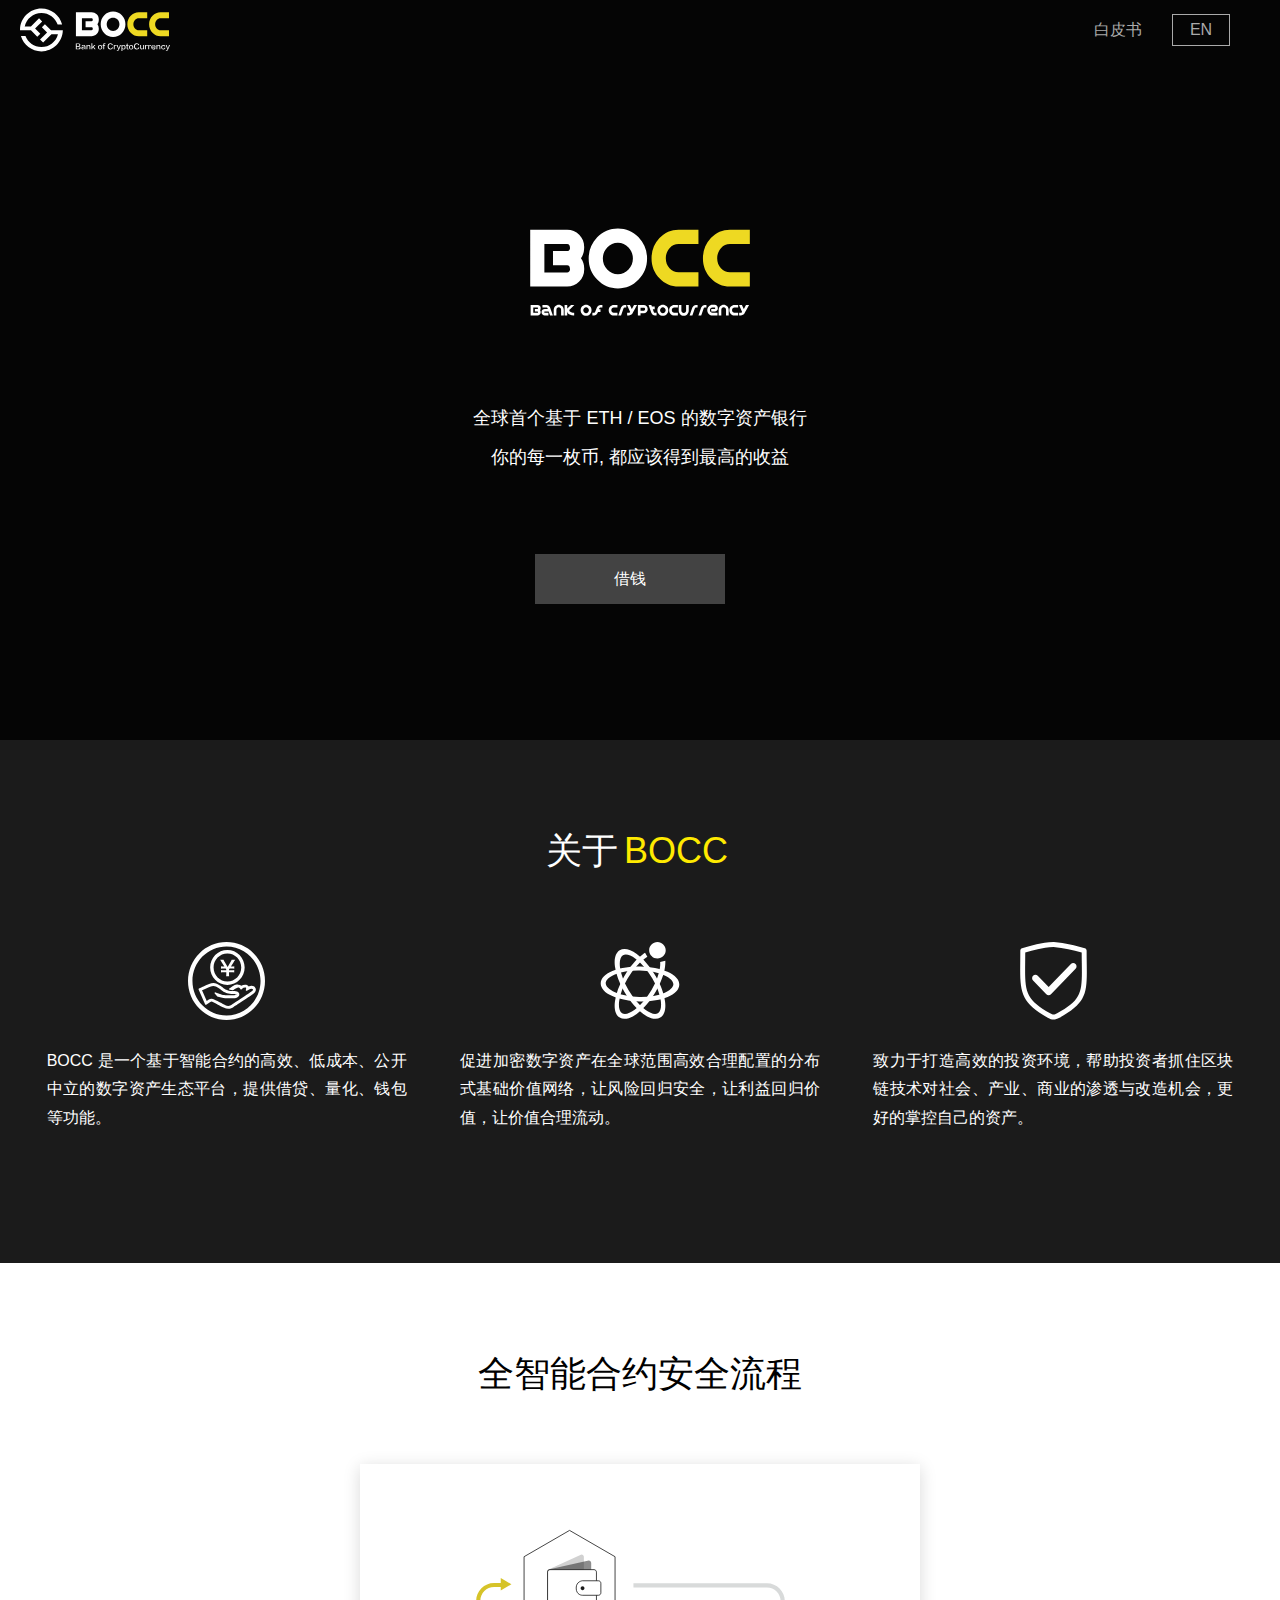
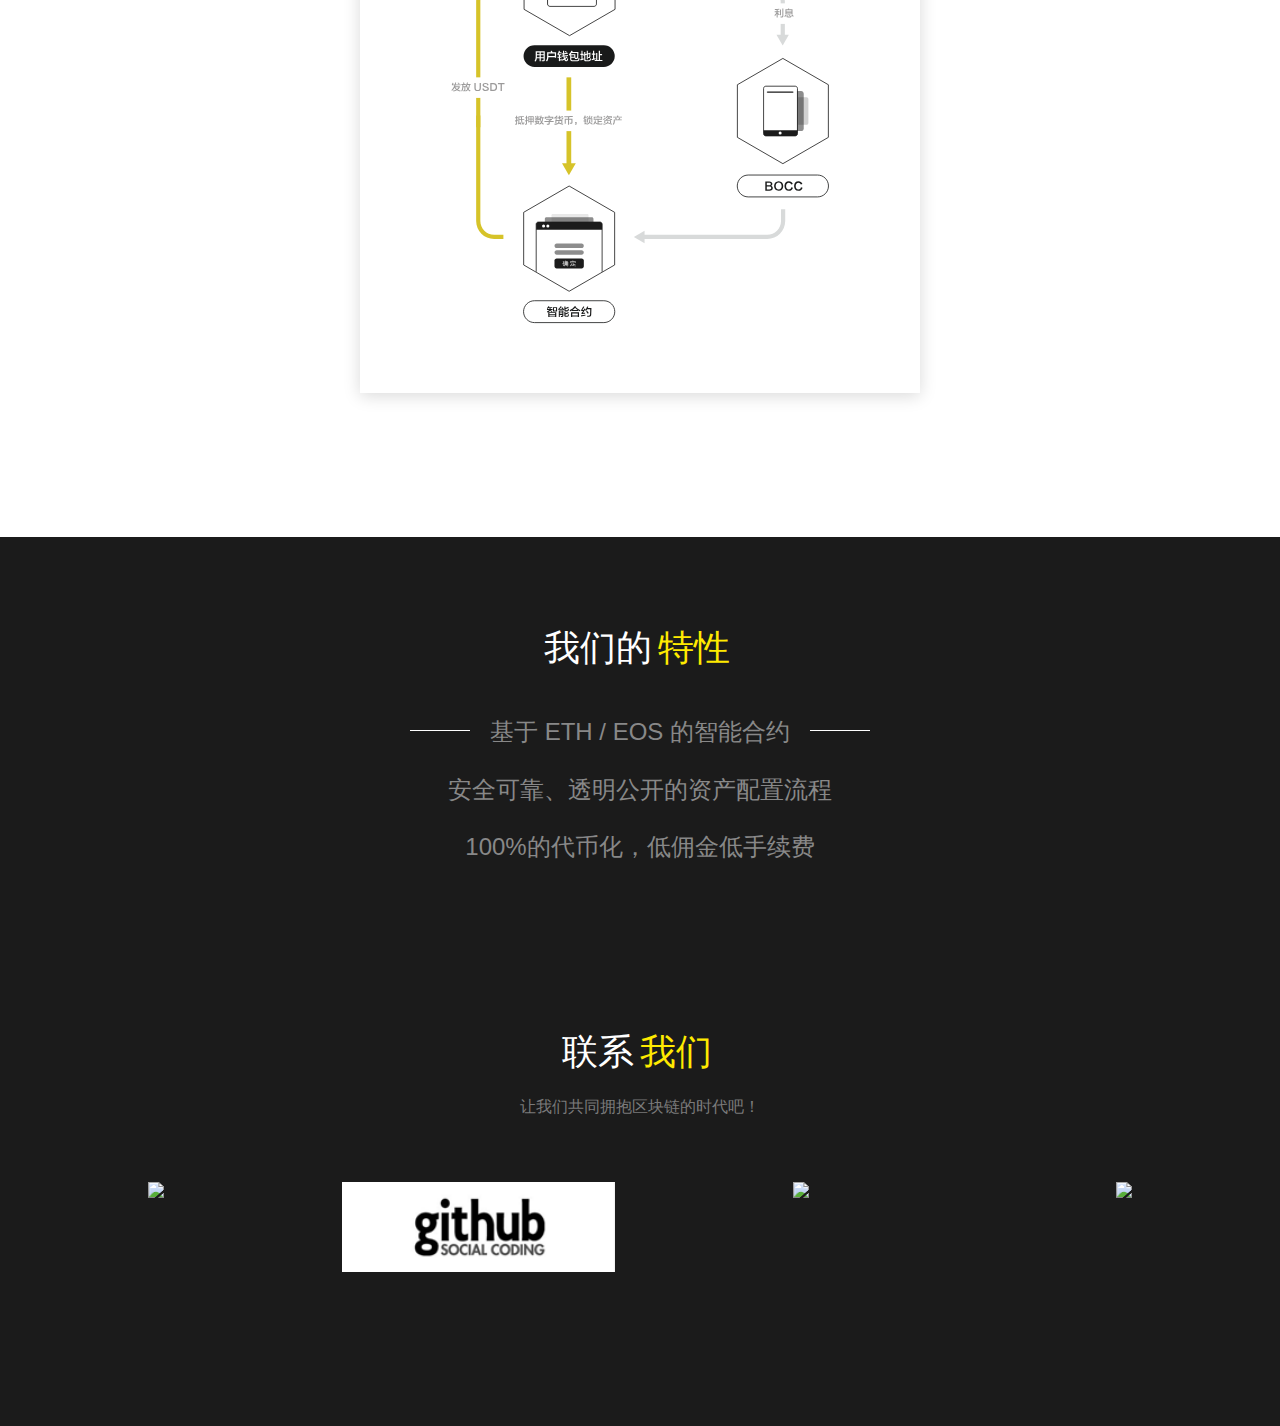
==== index.html @ 71c56737 "update" ====
<!DOCTYPE html><html><head><meta charset="utf-8"><meta name="viewport" content="width=device-width,initial-scale=1"><link href="/static/css/app.f552b98883aa0c68739c41cef1463698.css" rel="stylesheet"><title>BOCC，全球首个数字资产银行</title><meta name="keywords" content="区块链借贷,数字资产银行" id="kw" data-vue-meta="true"><meta name="description" content="BOCC是全球首个基于EOS&amp;ETH 区块链技术的数字资产“银行”。 是一个分布式数字资产管理、协作平台。官方名称为BOCC币行，简称 BOCC。BOCC币行提供基于数字资产的管理服务，包括借贷、量化、糖果、钱包、POS 矿池、去中心交易等，并提供各种资产服务工具。用户可以高效管理自己的资产，管理机构也可以零成本在这里给用户提供各种资产管理服务，从而逐渐形成一个基于智能合约的高效低成本的、公开中立的数字资产生态。" id="desc" data-vue-meta="true"></head><body><div data-v-05e774ca="" id="app"><div data-v-05e774ca="" class="page-header"><div data-v-05e774ca="" class="header_logo"><img data-v-05e774ca="" src="[data-uri]"></div><div data-v-05e774ca="" class="header-right"><a data-v-05e774ca="" href="">白皮书</a><a data-v-05e774ca="" href="/en" class="lang">EN</a></div></div><div data-v-05e774ca="" class="section banner"><canvas data-v-49dda0fe="" data-v-05e774ca="" class="star" width="800" height="740"></canvas><div data-v-05e774ca="" class="container"><img data-v-05e774ca="" src="/static/img/bocc_logo.8f1ca9d.svg"><p data-v-05e774ca="" class="p1">全球首个基于 ETH / EOS 的数字资产银行</p><p data-v-05e774ca="" class="p2">你的每一枚币, 都应该得到最高的收益</p><div data-v-05e774ca="" class="btns"><a data-v-05e774ca="" href="https://lend.bocc.one" target="_blank" class="btn learn-more">借钱</a></div></div></div><div data-v-05e774ca="" class="section about"><div data-v-05e774ca="" class="container"><h2 data-v-05e774ca="">关于<span data-v-05e774ca="">BOCC</span></h2><div data-v-05e774ca="" class="items"><div data-v-05e774ca="" class="item"><img data-v-05e774ca="" src="[data-uri]"><p data-v-05e774ca="" class="desc">BOCC 是一个基于智能合约的高效、低成本、公开中立的数字资产生态平台，提供借贷、量化、钱包等功能。</p></div><div data-v-05e774ca="" class="item"><img data-v-05e774ca="" src="[data-uri]"><p data-v-05e774ca="" class="desc">促进加密数字资产在全球范围高效合理配置的分布式基础价值网络，让风险回归安全，让利益回归价值，让价值合理流动。</p></div><div data-v-05e774ca="" class="item"><img data-v-05e774ca="" src="[data-uri]"><p data-v-05e774ca="" class="desc">致力于打造高效的投资环境，帮助投资者抓住区块链技术对社会、产业、商业的渗透与改造机会，更好的掌控自己的资产。</p></div></div></div></div><div data-v-05e774ca="" class="section on-chain"><div data-v-05e774ca="" class="container"><h2 data-v-05e774ca="">全智能合约安全流程</h2><div data-v-05e774ca="" class="img"><img data-v-05e774ca="" src="/static/img/on-chain.33e5495.svg"></div></div></div><div data-v-05e774ca="" class="section characteristic"><div data-v-05e774ca="" class="container"><h2 data-v-05e774ca="">我们的<span data-v-05e774ca="">特性</span></h2><p data-v-05e774ca="" class="p1">基于 ETH / EOS 的智能合约</p><p data-v-05e774ca="">安全可靠、透明公开的资产配置流程</p><p data-v-05e774ca="">100%的代币化，低佣金低手续费</p></div></div><div data-v-05e774ca="" class="section concat"><div data-v-05e774ca="" class="container"><h2 data-v-05e774ca="">联系<span data-v-05e774ca="">我们</span></h2><p data-v-05e774ca="">让我们共同拥抱区块链的时代吧！</p><div data-v-05e774ca="" class="icons"><a data-v-05e774ca="" target="_blank" href="https://t.me/BOCC178" class="concat-icon telegram"><img data-v-05e774ca="" src="/static/img/telegram.ced1f60.png"></a><a data-v-05e774ca="" target="_blank" href="https://github.com/boccdao" class="concat-icon github"><img data-v-05e774ca="" src="[data-uri]"></a><a data-v-05e774ca="" class="concat-icon wechat"><img data-v-05e774ca="" src="/static/img/wechat.1f6c432.png"><div data-v-05e774ca="" class="qr"><img data-v-05e774ca="" src="/static/img/wechat_qr.aed6383.png"></div></a><a data-v-05e774ca="" target="_blank" href="https://twitter.com/BoBoccOne" class="concat-icon twitter"><img data-v-05e774ca="" src="/static/img/twitter.f9c5c9b.png"></a></div></div></div></div><script type="text/javascript" src="/static/js/manifest.2ae2e69a05c33dfc65f8.js"></script><script type="text/javascript" src="/static/js/vendor.516fdba6de6f0d0d9ad5.js"></script><script type="text/javascript" src="/static/js/app.c0666daaacd5abe1925c.js"></script></body></html>
---- static/css/app.f552b98883aa0c68739c41cef1463698.css ----
/*! normalize.css v8.0.0 | MIT License | github.com/necolas/normalize.css */.container[data-v-05e774ca]{box-sizing:border-box;max-width:1280px;min-width:320px;padding:20px;margin:0 auto}.container h2[data-v-05e774ca]{font-size:36px;font-weight:300;text-align:center;margin-top:70px;margin-bottom:70px}.container h2 span[data-v-05e774ca]{color:#ffea00;margin:6px}.page-header[data-v-05e774ca]{box-sizing:border-box;display:-ms-flexbox;display:flex;height:60px;max-width:1440px;width:100%;position:absolute;margin:0 auto;left:0;right:0;padding:0 20px;color:#aaa;background-color:transparent;-ms-flex-pack:justify;justify-content:space-between;z-index:10}.page-header .header-right[data-v-05e774ca],.page-header .header_logo[data-v-05e774ca]{display:-ms-flexbox;display:flex;-ms-flex-align:center;align-items:center}.page-header .header-right a[data-v-05e774ca]{color:inherit;text-decoration:none;height:30px;line-height:30px;text-align:center;margin-right:30px}@media screen and (max-width:425px){.page-header .header-right a[data-v-05e774ca]{margin-right:5px}}.page-header .header-right .lang[data-v-05e774ca]{height:30px;width:56px;border:1px solid;line-height:30px;text-align:center}.section.banner[data-v-05e774ca]{position:relative;height:740px;background-color:#050505;background-image:url(/static/img/banner.899f761.jpg);background-position:50%;background-repeat:no-repeat}.section.banner .container[data-v-05e774ca]{position:relative;color:#fff;text-align:center}.section.banner .container img[data-v-05e774ca]{margin-top:200px;width:236px}.section.banner .container p[data-v-05e774ca]{font-size:18px;font-weight:300;color:#fff}.section.banner .container p.p1[data-v-05e774ca]{margin-top:80px}.section.banner .container .btns[data-v-05e774ca]{margin-top:86px}.section.banner .container a.btn[data-v-05e774ca]{box-sizing:border-box;display:inline-block;line-height:50px;height:50px;width:190px;text-decoration:none;color:inherit}.section.banner .container a.btn.learn-more[data-v-05e774ca]{background-color:#434343;margin-right:20px}@media screen and (max-width:480px){.section.banner .container a.btn.learn-more[data-v-05e774ca]{margin-left:20px;margin-bottom:20px}}.section.banner .container a.btn.white-paper[data-v-05e774ca]{border:1px solid #fff}.section.about[data-v-05e774ca]{background-color:#1b1b1b;color:#fff}.section.about .container .items[data-v-05e774ca]{display:-ms-flexbox;display:flex;-ms-flex-pack:distribute;justify-content:space-around;margin-bottom:70px}@media screen and (max-width:768px){.section.about .container .items[data-v-05e774ca]{-ms-flex-direction:column;flex-direction:column;-ms-flex-align:center;align-items:center}}.section.about .container .items .item[data-v-05e774ca]{max-width:360px;width:30%;text-align:center;margin-bottom:40px}@media screen and (max-width:768px){.section.about .container .items .item[data-v-05e774ca]{width:100%}}.section.about .container .items .item img[data-v-05e774ca]{width:22%;margin-bottom:6%}.section.about .container .items .item p.desc[data-v-05e774ca]{text-align:justify;font-weight:300;line-height:1.8;margin:0}.section.on-chain .container[data-v-05e774ca]{text-align:center}.section.on-chain .container .img[data-v-05e774ca]{margin-left:auto;margin-right:auto;height:100%;width:100%;max-width:560px;max-height:560px;box-shadow:0 3px 16px 0 #dadada;margin-bottom:10%}.section.on-chain .container .img img[data-v-05e774ca]{box-sizing:border-box;width:100%;height:100%;padding:6%}.section.characteristic[data-v-05e774ca]{background-color:#1b1b1b;color:#fff}.section.characteristic .container[data-v-05e774ca]{display:-ms-flexbox;display:flex;-ms-flex-direction:column;flex-direction:column;-ms-flex-align:center;align-items:center;padding-bottom:50px}.section.characteristic .container h2[data-v-05e774ca]{margin-bottom:50px}.section.characteristic .container p[data-v-05e774ca]{font-size:24px;font-weight:300;color:#888;margin:0 0 30px;position:relative}.section.characteristic .container p.p1[data-v-05e774ca]:after,.section.characteristic .container p.p1[data-v-05e774ca]:before{content:"";display:block;position:absolute;width:60px;border-bottom:1px solid #fff;top:12px}@media screen and (max-width:480px){.section.characteristic .container p.p1[data-v-05e774ca]:after,.section.characteristic .container p.p1[data-v-05e774ca]:before{display:none}}.section.characteristic .container p.p1[data-v-05e774ca]:before{left:-80px}.section.characteristic .container p.p1[data-v-05e774ca]:after{right:-80px}.section.concat[data-v-05e774ca]{background-color:#1b1b1b;color:#fff}.section.concat .container[data-v-05e774ca]{text-align:center;padding-bottom:100px}.section.concat .container h2[data-v-05e774ca]{margin-bottom:26px}.section.concat .container p[data-v-05e774ca]{color:#7a7a7a;margin-bottom:65px}.section.concat .container .icons[data-v-05e774ca]{display:-ms-flexbox;display:flex;-ms-flex-pack:justify;justify-content:space-between;margin-bottom:50px}@media screen and (max-width:540px){.section.concat .container .icons[data-v-05e774ca]{-ms-flex-direction:column;flex-direction:column;-ms-flex-align:center;align-items:center}}.section.concat .container .concat-icon[data-v-05e774ca]{width:22%}@media screen and (max-width:540px){.section.concat .container .concat-icon[data-v-05e774ca]{width:80%;max-width:300px;margin-bottom:20px}}.section.concat .container .concat-icon img[data-v-05e774ca]{width:100%}.section.concat .container .wechat[data-v-05e774ca]{position:relative}.section.concat .container .wechat .qr[data-v-05e774ca]{display:none;position:absolute;border-radius:4%;overflow:hidden;bottom:130%;width:160%;left:-30%}.section.concat .container .wechat .qr img[data-v-05e774ca]{vertical-align:bottom}.section.concat .container .wechat:hover .qr[data-v-05e774ca]{display:block}.star[data-v-49dda0fe]{position:absolute;height:100%;width:100%}
/*! normalize.css v8.0.0 | MIT License | github.com/necolas/normalize.css */html{line-height:1.15;-webkit-text-size-adjust:100%}body{margin:0}h1{font-size:2em;margin:.67em 0}hr{box-sizing:content-box;height:0;overflow:visible}pre{font-family:monospace,monospace;font-size:1em}a{background-color:transparent}abbr[title]{border-bottom:none;text-decoration:underline;-webkit-text-decoration:underline dotted;text-decoration:underline dotted}b,strong{font-weight:bolder}code,kbd,samp{font-family:monospace,monospace;font-size:1em}small{font-size:80%}sub,sup{font-size:75%;line-height:0;position:relative;vertical-align:baseline}sub{bottom:-.25em}sup{top:-.5em}img{border-style:none}button,input,optgroup,select,textarea{font-family:inherit;font-size:100%;line-height:1.15;margin:0}button,input{overflow:visible}button,select{text-transform:none}[type=button],[type=reset],[type=submit],button{-webkit-appearance:button}[type=button]::-moz-focus-inner,[type=reset]::-moz-focus-inner,[type=submit]::-moz-focus-inner,button::-moz-focus-inner{border-style:none;padding:0}[type=button]:-moz-focusring,[type=reset]:-moz-focusring,[type=submit]:-moz-focusring,button:-moz-focusring{outline:1px dotted ButtonText}fieldset{padding:.35em .75em .625em}legend{box-sizing:border-box;color:inherit;display:table;max-width:100%;padding:0;white-space:normal}progress{vertical-align:baseline}textarea{overflow:auto}[type=checkbox],[type=radio]{box-sizing:border-box;padding:0}[type=number]::-webkit-inner-spin-button,[type=number]::-webkit-outer-spin-button{height:auto}[type=search]{-webkit-appearance:textfield;outline-offset:-2px}[type=search]::-webkit-search-decoration{-webkit-appearance:none}::-webkit-file-upload-button{-webkit-appearance:button;font:inherit}details{display:block}summary{display:list-item}[hidden],template{display:none}*{font-family:PingFang SC,Helvetica Neue,Helvetica,Hiragino Sans GB,Microsoft YaHei,Arial,sans-serif}.container[data-v-5bb72483]{box-sizing:border-box;max-width:1280px;min-width:320px;padding:20px;margin:0 auto}.container h2[data-v-5bb72483]{font-size:36px;font-weight:300;text-align:center;margin-top:70px;margin-bottom:70px}.container h2 span[data-v-5bb72483]{color:#ffea00;margin:6px}.page-header[data-v-5bb72483]{box-sizing:border-box;display:-ms-flexbox;display:flex;height:60px;max-width:1440px;width:100%;position:absolute;margin:0 auto;left:0;right:0;padding:0 20px;color:#aaa;background-color:transparent;-ms-flex-pack:justify;justify-content:space-between;z-index:10}.page-header .header-right[data-v-5bb72483],.page-header .header_logo[data-v-5bb72483]{display:-ms-flexbox;display:flex;-ms-flex-align:center;align-items:center}.page-header .header-right a[data-v-5bb72483]{color:inherit;text-decoration:none;height:30px;line-height:30px;text-align:center;margin-right:30px}@media screen and (max-width:425px){.page-header .header-right a[data-v-5bb72483]{margin-right:5px}}.page-header .header-right .lang[data-v-5bb72483]{height:30px;width:56px;border:1px solid;line-height:30px;text-align:center}.section.banner[data-v-5bb72483]{position:relative;height:740px;background-color:#050505;background-image:url(/static/img/banner.899f761.jpg);background-position:50%;background-repeat:no-repeat}.section.banner .container[data-v-5bb72483]{position:relative;color:#fff;text-align:center}.section.banner .container img[data-v-5bb72483]{margin-top:200px;width:236px}.section.banner .container p[data-v-5bb72483]{font-size:18px;font-weight:300;color:#fff}.section.banner .container p.p1[data-v-5bb72483]{margin-top:80px}.section.banner .container .btns[data-v-5bb72483]{margin-top:86px}.section.banner .container a.btn[data-v-5bb72483]{box-sizing:border-box;display:inline-block;line-height:50px;height:50px;width:190px;text-decoration:none;color:inherit}.section.banner .container a.btn.learn-more[data-v-5bb72483]{background-color:#434343;margin-right:20px}@media screen and (max-width:480px){.section.banner .container a.btn.learn-more[data-v-5bb72483]{margin-left:20px;margin-bottom:20px}}.section.banner .container a.btn.white-paper[data-v-5bb72483]{border:1px solid #fff}.section.about[data-v-5bb72483]{background-color:#1b1b1b;color:#fff}.section.about .container .items[data-v-5bb72483]{display:-ms-flexbox;display:flex;-ms-flex-pack:distribute;justify-content:space-around;margin-bottom:70px}@media screen and (max-width:768px){.section.about .container .items[data-v-5bb72483]{-ms-flex-direction:column;flex-direction:column;-ms-flex-align:center;align-items:center}}.section.about .container .items .item[data-v-5bb72483]{max-width:360px;width:30%;text-align:center;margin-bottom:40px}@media screen and (max-width:768px){.section.about .container .items .item[data-v-5bb72483]{width:100%}}.section.about .container .items .item img[data-v-5bb72483]{width:22%;margin-bottom:6%}.section.about .container .items .item p.desc[data-v-5bb72483]{text-align:justify;font-weight:300;line-height:1.8;margin:0}.section.on-chain .container[data-v-5bb72483]{text-align:center}.section.on-chain .container .img[data-v-5bb72483]{margin-left:auto;margin-right:auto;height:100%;width:100%;max-width:560px;max-height:560px;box-shadow:0 3px 16px 0 #dadada;margin-bottom:10%}.section.on-chain .container .img img[data-v-5bb72483]{box-sizing:border-box;width:100%;height:100%;padding:6%}.section.characteristic[data-v-5bb72483]{background-color:#1b1b1b;color:#fff}.section.characteristic .container[data-v-5bb72483]{display:-ms-flexbox;display:flex;-ms-flex-direction:column;flex-direction:column;-ms-flex-align:center;align-items:center;padding-bottom:50px}.section.characteristic .container h2[data-v-5bb72483]{margin-bottom:50px}.section.characteristic .container p[data-v-5bb72483]{font-size:24px;font-weight:300;color:#888;margin:0 0 30px;position:relative}.section.characteristic .container p.p1[data-v-5bb72483]:after,.section.characteristic .container p.p1[data-v-5bb72483]:before{content:"";display:block;position:absolute;width:60px;border-bottom:1px solid #fff;top:12px}@media screen and (max-width:480px){.section.characteristic .container p.p1[data-v-5bb72483]:after,.section.characteristic .container p.p1[data-v-5bb72483]:before{display:none}}.section.characteristic .container p.p1[data-v-5bb72483]:before{left:-80px}.section.characteristic .container p.p1[data-v-5bb72483]:after{right:-80px}.section.concat[data-v-5bb72483]{background-color:#1b1b1b;color:#fff}.section.concat .container[data-v-5bb72483]{text-align:center;padding-bottom:100px}.section.concat .container h2[data-v-5bb72483]{margin-bottom:26px}.section.concat .container p[data-v-5bb72483]{color:#7a7a7a;margin-bottom:65px}.section.concat .container .icons[data-v-5bb72483]{display:-ms-flexbox;display:flex;-ms-flex-pack:justify;justify-content:space-between;margin-bottom:50px}@media screen and (max-width:540px){.section.concat .container .icons[data-v-5bb72483]{-ms-flex-direction:column;flex-direction:column;-ms-flex-align:center;align-items:center}}.section.concat .container .concat-icon[data-v-5bb72483]{width:22%}@media screen and (max-width:540px){.section.concat .container .concat-icon[data-v-5bb72483]{width:80%;max-width:300px;margin-bottom:20px}}.section.concat .container .concat-icon img[data-v-5bb72483]{width:100%}.section.concat .container .wechat[data-v-5bb72483]{position:relative}.section.concat .container .wechat .qr[data-v-5bb72483]{display:none;position:absolute;border-radius:4%;overflow:hidden;bottom:130%;width:160%;left:-30%}.section.concat .container .wechat .qr img[data-v-5bb72483]{vertical-align:bottom}.section.concat .container .wechat:hover .qr[data-v-5bb72483]{display:block}
/*# sourceMappingURL=app.f552b98883aa0c68739c41cef1463698.css.map */
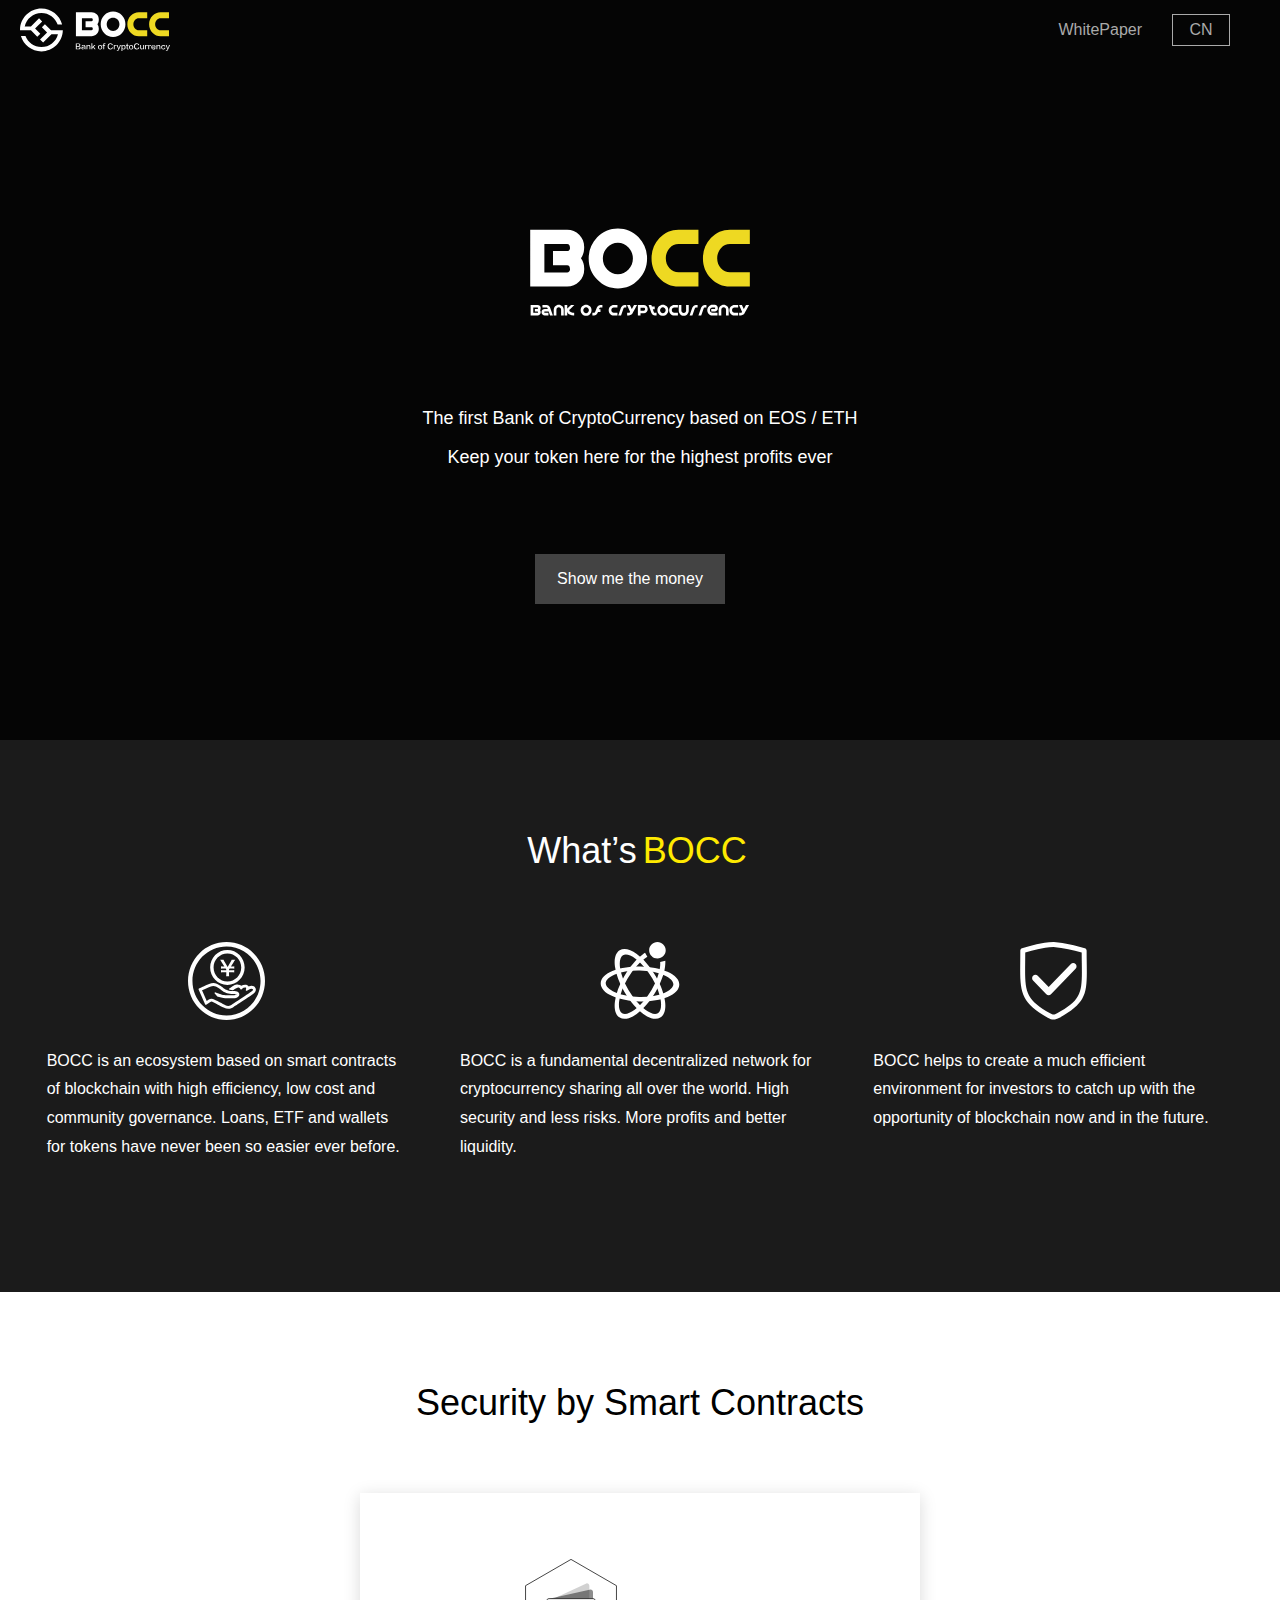
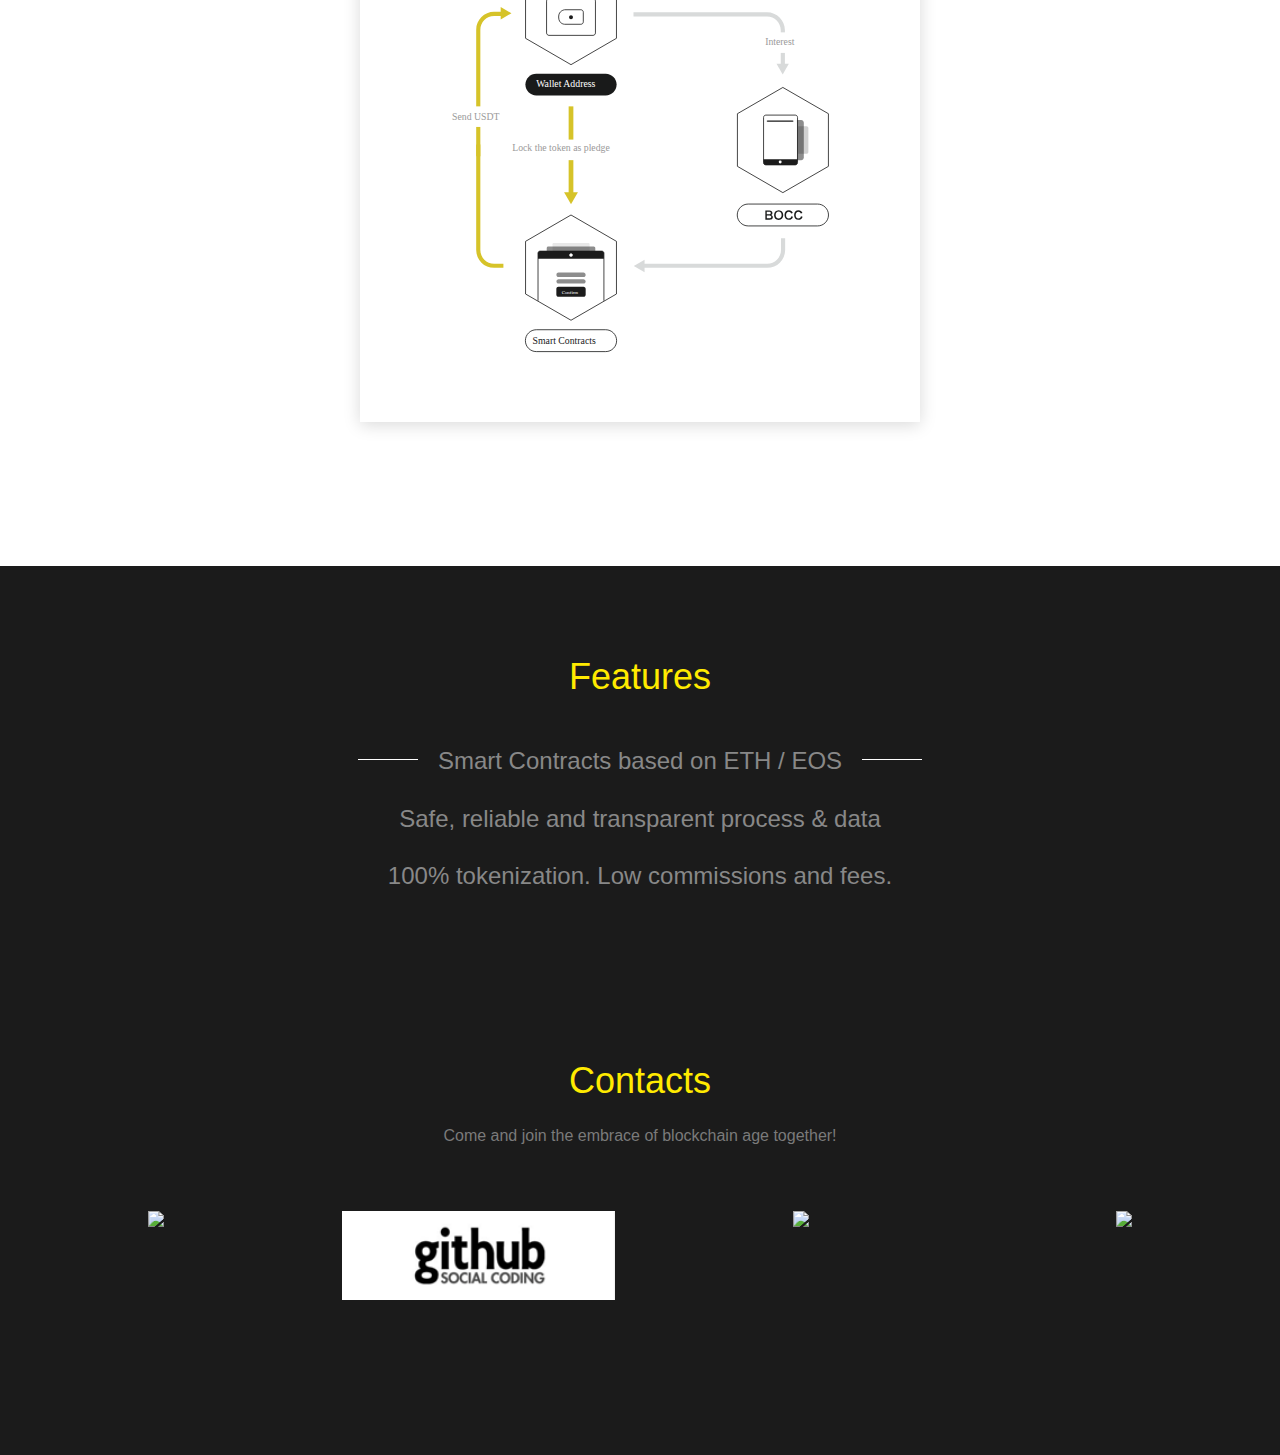
==== commit 8b8183d3: "change front" ====
--- a/index.html
+++ b/index.html
@@ -1 +1 @@
-<!DOCTYPE html><html><head><meta charset="utf-8"><meta name="viewport" content="width=device-width,initial-scale=1"><link href="/static/css/app.f552b98883aa0c68739c41cef1463698.css" rel="stylesheet"><title>BOCC，全球首个数字资产银行</title><meta name="keywords" content="区块链借贷,数字资产银行" id="kw" data-vue-meta="true"><meta name="description" content="BOCC是全球首个基于EOS&amp;ETH 区块链技术的数字资产“银行”。 是一个分布式数字资产管理、协作平台。官方名称为BOCC币行，简称 BOCC。BOCC币行提供基于数字资产的管理服务，包括借贷、量化、糖果、钱包、POS 矿池、去中心交易等，并提供各种资产服务工具。用户可以高效管理自己的资产，管理机构也可以零成本在这里给用户提供各种资产管理服务，从而逐渐形成一个基于智能合约的高效低成本的、公开中立的数字资产生态。" id="desc" data-vue-meta="true"></head><body><div data-v-05e774ca="" id="app"><div data-v-05e774ca="" class="page-header"><div data-v-05e774ca="" class="header_logo"><img data-v-05e774ca="" src="[data-uri]"></div><div data-v-05e774ca="" class="header-right"><a data-v-05e774ca="" href="">白皮书</a><a data-v-05e774ca="" href="/en" class="lang">EN</a></div></div><div data-v-05e774ca="" class="section banner"><canvas data-v-49dda0fe="" data-v-05e774ca="" class="star" width="800" height="740"></canvas><div data-v-05e774ca="" class="container"><img data-v-05e774ca="" src="/static/img/bocc_logo.8f1ca9d.svg"><p data-v-05e774ca="" class="p1">全球首个基于 ETH / EOS 的数字资产银行</p><p data-v-05e774ca="" class="p2">你的每一枚币, 都应该得到最高的收益</p><div data-v-05e774ca="" class="btns"><a data-v-05e774ca="" href="https://lend.bocc.one" target="_blank" class="btn learn-more">借钱</a></div></div></div><div data-v-05e774ca="" class="section about"><div data-v-05e774ca="" class="container"><h2 data-v-05e774ca="">关于<span data-v-05e774ca="">BOCC</span></h2><div data-v-05e774ca="" class="items"><div data-v-05e774ca="" class="item"><img data-v-05e774ca="" src="[data-uri]"><p data-v-05e774ca="" class="desc">BOCC 是一个基于智能合约的高效、低成本、公开中立的数字资产生态平台，提供借贷、量化、钱包等功能。</p></div><div data-v-05e774ca="" class="item"><img data-v-05e774ca="" src="[data-uri]"><p data-v-05e774ca="" class="desc">促进加密数字资产在全球范围高效合理配置的分布式基础价值网络，让风险回归安全，让利益回归价值，让价值合理流动。</p></div><div data-v-05e774ca="" class="item"><img data-v-05e774ca="" src="[data-uri]"><p data-v-05e774ca="" class="desc">致力于打造高效的投资环境，帮助投资者抓住区块链技术对社会、产业、商业的渗透与改造机会，更好的掌控自己的资产。</p></div></div></div></div><div data-v-05e774ca="" class="section on-chain"><div data-v-05e774ca="" class="container"><h2 data-v-05e774ca="">全智能合约安全流程</h2><div data-v-05e774ca="" class="img"><img data-v-05e774ca="" src="/static/img/on-chain.33e5495.svg"></div></div></div><div data-v-05e774ca="" class="section characteristic"><div data-v-05e774ca="" class="container"><h2 data-v-05e774ca="">我们的<span data-v-05e774ca="">特性</span></h2><p data-v-05e774ca="" class="p1">基于 ETH / EOS 的智能合约</p><p data-v-05e774ca="">安全可靠、透明公开的资产配置流程</p><p data-v-05e774ca="">100%的代币化，低佣金低手续费</p></div></div><div data-v-05e774ca="" class="section concat"><div data-v-05e774ca="" class="container"><h2 data-v-05e774ca="">联系<span data-v-05e774ca="">我们</span></h2><p data-v-05e774ca="">让我们共同拥抱区块链的时代吧！</p><div data-v-05e774ca="" class="icons"><a data-v-05e774ca="" target="_blank" href="https://t.me/BOCC178" class="concat-icon telegram"><img data-v-05e774ca="" src="/static/img/telegram.ced1f60.png"></a><a data-v-05e774ca="" target="_blank" href="https://github.com/boccdao" class="concat-icon github"><img data-v-05e774ca="" src="[data-uri]"></a><a data-v-05e774ca="" class="concat-icon wechat"><img data-v-05e774ca="" src="/static/img/wechat.1f6c432.png"><div data-v-05e774ca="" class="qr"><img data-v-05e774ca="" src="/static/img/wechat_qr.aed6383.png"></div></a><a data-v-05e774ca="" target="_blank" href="https://twitter.com/BoBoccOne" class="concat-icon twitter"><img data-v-05e774ca="" src="/static/img/twitter.f9c5c9b.png"></a></div></div></div></div><script type="text/javascript" src="/static/js/manifest.2ae2e69a05c33dfc65f8.js"></script><script type="text/javascript" src="/static/js/vendor.516fdba6de6f0d0d9ad5.js"></script><script type="text/javascript" src="/static/js/app.c0666daaacd5abe1925c.js"></script></body></html>+<!DOCTYPE html><html><head><meta charset="utf-8"><meta name="viewport" content="width=device-width,initial-scale=1"><link href="/static/css/app.ef5d7d2786e23e6027e5224f53bf15a0.css" rel="stylesheet"><title>BOCC,The first Bank of CryptoCurrency</title><meta name="keywords" content="Blockchain lending,The Bank of CryptoCurrency" id="kw" data-vue-meta="true"><meta name="description" content="BOCC,The first Bank of CryptoCurrency based on EOS/ETH.It is a distributed digital asset management and collaboration platform.The official name is BOCC currency,abbreviated as BOCC.BOCC Bank provides digital asset-based management services, including lending, quantification, candy, wallets, POS mining pools, decentralized transactions, and various asset service tools.Users can efficiently manage their own assets, and management agencies can also provide users with various asset management services at zero cost, thereby gradually forming an efficient, low-cost, open-to-neutral digital asset ecosystem based on smart contracts." id="desc" data-vue-meta="true"></head><body><div data-v-43d2474a="" id="app"><div data-v-43d2474a="" class="page-header"><div data-v-43d2474a="" class="header_logo"><img data-v-43d2474a="" src="[data-uri]"></div><div data-v-43d2474a="" class="header-right"><a data-v-43d2474a="" href="">WhitePaper</a><a data-v-43d2474a="" href="/cn" class="lang">CN</a></div></div><div data-v-43d2474a="" class="section banner"><canvas data-v-3545ca44="" data-v-43d2474a="" class="star" width="800" height="740"></canvas><div data-v-43d2474a="" class="container"><img data-v-43d2474a="" src="/static/img/bocc_logo.8f1ca9d.svg"><p data-v-43d2474a="" class="p1">The first Bank of CryptoCurrency based on EOS / ETH</p><p data-v-43d2474a="" class="p2">Keep your token here for the highest profits ever</p><div data-v-43d2474a="" class="btns"><a data-v-43d2474a="" href="https://lend.bocc.one" target="_blank" class="btn learn-more">Show me the money</a></div></div></div><div data-v-43d2474a="" class="section about"><div data-v-43d2474a="" class="container"><h2 data-v-43d2474a="">What’s<span data-v-43d2474a="">BOCC</span></h2><div data-v-43d2474a="" class="items"><div data-v-43d2474a="" class="item"><img data-v-43d2474a="" src="[data-uri]"><p data-v-43d2474a="" class="desc">BOCC is an ecosystem based on smart contracts of blockchain with high efficiency, low cost and community governance. Loans, ETF and wallets for tokens have never been so easier ever before.</p></div><div data-v-43d2474a="" class="item"><img data-v-43d2474a="" src="[data-uri]"><p data-v-43d2474a="" class="desc">BOCC is a fundamental decentralized network for cryptocurrency sharing all over the world. High security and less risks. More profits and better liquidity.</p></div><div data-v-43d2474a="" class="item"><img data-v-43d2474a="" src="[data-uri]"><p data-v-43d2474a="" class="desc">BOCC helps to create a much efficient environment for investors to catch up with the opportunity of blockchain now and in the future.</p></div></div></div></div><div data-v-43d2474a="" class="section on-chain"><div data-v-43d2474a="" class="container"><h2 data-v-43d2474a="">Security by Smart Contracts</h2><div data-v-43d2474a="" class="img"><img data-v-43d2474a="" src="[data-uri]"></div></div></div><div data-v-43d2474a="" class="section characteristic"><div data-v-43d2474a="" class="container"><h2 data-v-43d2474a=""><span data-v-43d2474a="">Features</span></h2><p data-v-43d2474a="" class="p1">Smart Contracts based on ETH / EOS</p><p data-v-43d2474a="">Safe, reliable and transparent process &amp; data</p><p data-v-43d2474a="">100% tokenization. Low commissions and fees.</p></div></div><div data-v-43d2474a="" class="section concat"><div data-v-43d2474a="" class="container"><h2 data-v-43d2474a=""><span data-v-43d2474a="">Contacts</span></h2><p data-v-43d2474a="">Come and join the embrace of blockchain age together!</p><div data-v-43d2474a="" class="icons"><a data-v-43d2474a="" target="_blank" href="https://t.me/BOCC178" class="concat-icon telegram"><img data-v-43d2474a="" src="/static/img/telegram.ced1f60.png"></a><a data-v-43d2474a="" target="_blank" href="https://github.com/boccdao" class="concat-icon github"><img data-v-43d2474a="" src="[data-uri]"></a><a data-v-43d2474a="" class="concat-icon wechat"><img data-v-43d2474a="" src="/static/img/wechat.1f6c432.png"><div data-v-43d2474a="" class="qr"><img data-v-43d2474a="" src="/static/img/wechat_qr.aed6383.png"></div></a><a data-v-43d2474a="" target="_blank" href="https://twitter.com/BoBoccOne" class="concat-icon twitter"><img data-v-43d2474a="" src="/static/img/twitter.f9c5c9b.png"></a></div></div></div></div><script type="text/javascript" src="/static/js/manifest.2ae2e69a05c33dfc65f8.js"></script><script type="text/javascript" src="/static/js/vendor.516fdba6de6f0d0d9ad5.js"></script><script type="text/javascript" src="/static/js/app.77d8ef7a7ba5e0840a5e.js"></script></body></html>--- a/static/css/app.ef5d7d2786e23e6027e5224f53bf15a0.css
+++ b/static/css/app.ef5d7d2786e23e6027e5224f53bf15a0.css
@@ -0,0 +1,3 @@
+/*! normalize.css v8.0.0 | MIT License | github.com/necolas/normalize.css */.container[data-v-b8b3e58e]{box-sizing:border-box;max-width:1280px;min-width:320px;padding:20px;margin:0 auto}.container h2[data-v-b8b3e58e]{font-size:36px;font-weight:300;text-align:center;margin-top:70px;margin-bottom:70px}.container h2 span[data-v-b8b3e58e]{color:#ffea00;margin:6px}.page-header[data-v-b8b3e58e]{box-sizing:border-box;display:-ms-flexbox;display:flex;height:60px;max-width:1440px;width:100%;position:absolute;margin:0 auto;left:0;right:0;padding:0 20px;color:#aaa;background-color:transparent;-ms-flex-pack:justify;justify-content:space-between;z-index:10}.page-header .header-right[data-v-b8b3e58e],.page-header .header_logo[data-v-b8b3e58e]{display:-ms-flexbox;display:flex;-ms-flex-align:center;align-items:center}.page-header .header-right a[data-v-b8b3e58e]{color:inherit;text-decoration:none;height:30px;line-height:30px;text-align:center;margin-right:30px}@media screen and (max-width:425px){.page-header .header-right a[data-v-b8b3e58e]{margin-right:5px}}.page-header .header-right .lang[data-v-b8b3e58e]{height:30px;width:56px;border:1px solid;line-height:30px;text-align:center}.section.banner[data-v-b8b3e58e]{position:relative;height:740px;background-color:#050505;background-image:url(/static/img/banner.899f761.jpg);background-position:50%;background-repeat:no-repeat}.section.banner .container[data-v-b8b3e58e]{position:relative;color:#fff;text-align:center}.section.banner .container img[data-v-b8b3e58e]{margin-top:200px;width:236px}.section.banner .container p[data-v-b8b3e58e]{font-size:18px;font-weight:300;color:#fff}.section.banner .container p.p1[data-v-b8b3e58e]{margin-top:80px}.section.banner .container .btns[data-v-b8b3e58e]{margin-top:86px}.section.banner .container a.btn[data-v-b8b3e58e]{box-sizing:border-box;display:inline-block;line-height:50px;height:50px;width:190px;text-decoration:none;color:inherit}.section.banner .container a.btn.learn-more[data-v-b8b3e58e]{background-color:#434343;margin-right:20px}@media screen and (max-width:480px){.section.banner .container a.btn.learn-more[data-v-b8b3e58e]{margin-left:20px;margin-bottom:20px}}.section.banner .container a.btn.white-paper[data-v-b8b3e58e]{border:1px solid #fff}.section.about[data-v-b8b3e58e]{background-color:#1b1b1b;color:#fff}.section.about .container .items[data-v-b8b3e58e]{display:-ms-flexbox;display:flex;-ms-flex-pack:distribute;justify-content:space-around;margin-bottom:70px}@media screen and (max-width:768px){.section.about .container .items[data-v-b8b3e58e]{-ms-flex-direction:column;flex-direction:column;-ms-flex-align:center;align-items:center}}.section.about .container .items .item[data-v-b8b3e58e]{max-width:360px;width:30%;text-align:center;margin-bottom:40px}@media screen and (max-width:768px){.section.about .container .items .item[data-v-b8b3e58e]{width:100%}}.section.about .container .items .item img[data-v-b8b3e58e]{width:22%;margin-bottom:6%}.section.about .container .items .item p.desc[data-v-b8b3e58e]{text-align:left;font-weight:300;line-height:1.8;margin:0}.section.on-chain .container[data-v-b8b3e58e]{text-align:center}.section.on-chain .container .img[data-v-b8b3e58e]{margin-left:auto;margin-right:auto;height:100%;width:100%;max-width:560px;max-height:560px;box-shadow:0 3px 16px 0 #dadada;margin-bottom:10%}.section.on-chain .container .img img[data-v-b8b3e58e]{box-sizing:border-box;width:100%;height:100%;padding:6%}.section.characteristic[data-v-b8b3e58e]{background-color:#1b1b1b;color:#fff}.section.characteristic .container[data-v-b8b3e58e]{display:-ms-flexbox;display:flex;-ms-flex-direction:column;flex-direction:column;-ms-flex-align:center;align-items:center;padding-bottom:50px}.section.characteristic .container h2[data-v-b8b3e58e]{margin-bottom:50px}.section.characteristic .container p[data-v-b8b3e58e]{font-size:24px;font-weight:300;color:#888;margin:0 0 30px;position:relative}.section.characteristic .container p.p1[data-v-b8b3e58e]:after,.section.characteristic .container p.p1[data-v-b8b3e58e]:before{content:"";display:block;position:absolute;width:60px;border-bottom:1px solid #fff;top:12px}@media screen and (max-width:480px){.section.characteristic .container p.p1[data-v-b8b3e58e]:after,.section.characteristic .container p.p1[data-v-b8b3e58e]:before{display:none}}.section.characteristic .container p.p1[data-v-b8b3e58e]:before{left:-80px}.section.characteristic .container p.p1[data-v-b8b3e58e]:after{right:-80px}.section.concat[data-v-b8b3e58e]{background-color:#1b1b1b;color:#fff}.section.concat .container[data-v-b8b3e58e]{text-align:center;padding-bottom:100px}.section.concat .container h2[data-v-b8b3e58e]{margin-bottom:26px}.section.concat .container p[data-v-b8b3e58e]{color:#7a7a7a;margin-bottom:65px}.section.concat .container .icons[data-v-b8b3e58e]{display:-ms-flexbox;display:flex;-ms-flex-pack:justify;justify-content:space-between;margin-bottom:50px}@media screen and (max-width:540px){.section.concat .container .icons[data-v-b8b3e58e]{-ms-flex-direction:column;flex-direction:column;-ms-flex-align:center;align-items:center}}.section.concat .container .concat-icon[data-v-b8b3e58e]{width:22%}@media screen and (max-width:540px){.section.concat .container .concat-icon[data-v-b8b3e58e]{width:80%;max-width:300px;margin-bottom:20px}}.section.concat .container .concat-icon img[data-v-b8b3e58e]{width:100%}.section.concat .container .wechat[data-v-b8b3e58e]{position:relative}.section.concat .container .wechat .qr[data-v-b8b3e58e]{display:none;position:absolute;border-radius:4%;overflow:hidden;bottom:130%;width:160%;left:-30%}.section.concat .container .wechat .qr img[data-v-b8b3e58e]{vertical-align:bottom}.section.concat .container .wechat:hover .qr[data-v-b8b3e58e]{display:block}.star[data-v-3545ca44]{position:absolute;height:100%;width:100%}
+/*! normalize.css v8.0.0 | MIT License | github.com/necolas/normalize.css */html{line-height:1.15;-webkit-text-size-adjust:100%}body{margin:0}h1{font-size:2em;margin:.67em 0}hr{box-sizing:content-box;height:0;overflow:visible}pre{font-family:monospace,monospace;font-size:1em}a{background-color:transparent}abbr[title]{border-bottom:none;text-decoration:underline;-webkit-text-decoration:underline dotted;text-decoration:underline dotted}b,strong{font-weight:bolder}code,kbd,samp{font-family:monospace,monospace;font-size:1em}small{font-size:80%}sub,sup{font-size:75%;line-height:0;position:relative;vertical-align:baseline}sub{bottom:-.25em}sup{top:-.5em}img{border-style:none}button,input,optgroup,select,textarea{font-family:inherit;font-size:100%;line-height:1.15;margin:0}button,input{overflow:visible}button,select{text-transform:none}[type=button],[type=reset],[type=submit],button{-webkit-appearance:button}[type=button]::-moz-focus-inner,[type=reset]::-moz-focus-inner,[type=submit]::-moz-focus-inner,button::-moz-focus-inner{border-style:none;padding:0}[type=button]:-moz-focusring,[type=reset]:-moz-focusring,[type=submit]:-moz-focusring,button:-moz-focusring{outline:1px dotted ButtonText}fieldset{padding:.35em .75em .625em}legend{box-sizing:border-box;color:inherit;display:table;max-width:100%;padding:0;white-space:normal}progress{vertical-align:baseline}textarea{overflow:auto}[type=checkbox],[type=radio]{box-sizing:border-box;padding:0}[type=number]::-webkit-inner-spin-button,[type=number]::-webkit-outer-spin-button{height:auto}[type=search]{-webkit-appearance:textfield;outline-offset:-2px}[type=search]::-webkit-search-decoration{-webkit-appearance:none}::-webkit-file-upload-button{-webkit-appearance:button;font:inherit}details{display:block}summary{display:list-item}[hidden],template{display:none}*{font-family:Microsoft YaHei,PingFang SC,Helvetica Neue,Helvetica,Hiragino Sans GB,Arial,sans-serif}.container[data-v-43d2474a]{box-sizing:border-box;max-width:1280px;min-width:320px;padding:20px;margin:0 auto}.container h2[data-v-43d2474a]{font-size:36px;font-weight:300;text-align:center;margin-top:70px;margin-bottom:70px}.container h2 span[data-v-43d2474a]{color:#ffea00;margin:6px}.page-header[data-v-43d2474a]{box-sizing:border-box;display:-ms-flexbox;display:flex;height:60px;max-width:1440px;width:100%;position:absolute;margin:0 auto;left:0;right:0;padding:0 20px;color:#aaa;background-color:transparent;-ms-flex-pack:justify;justify-content:space-between;z-index:10}.page-header .header-right[data-v-43d2474a],.page-header .header_logo[data-v-43d2474a]{display:-ms-flexbox;display:flex;-ms-flex-align:center;align-items:center}.page-header .header-right a[data-v-43d2474a]{color:inherit;text-decoration:none;height:30px;line-height:30px;text-align:center;margin-right:30px}@media screen and (max-width:425px){.page-header .header-right a[data-v-43d2474a]{margin-right:5px}}.page-header .header-right .lang[data-v-43d2474a]{height:30px;width:56px;border:1px solid;line-height:30px;text-align:center}.section.banner[data-v-43d2474a]{position:relative;height:740px;background-color:#050505;background-image:url(/static/img/banner.899f761.jpg);background-position:50%;background-repeat:no-repeat}.section.banner .container[data-v-43d2474a]{position:relative;color:#fff;text-align:center}.section.banner .container img[data-v-43d2474a]{margin-top:200px;width:236px}.section.banner .container p[data-v-43d2474a]{font-size:18px;font-weight:300;color:#fff}.section.banner .container p.p1[data-v-43d2474a]{margin-top:80px}.section.banner .container .btns[data-v-43d2474a]{margin-top:86px}.section.banner .container a.btn[data-v-43d2474a]{box-sizing:border-box;display:inline-block;line-height:50px;height:50px;width:190px;text-decoration:none;color:inherit}.section.banner .container a.btn.learn-more[data-v-43d2474a]{background-color:#434343;margin-right:20px}@media screen and (max-width:480px){.section.banner .container a.btn.learn-more[data-v-43d2474a]{margin-left:20px;margin-bottom:20px}}.section.banner .container a.btn.white-paper[data-v-43d2474a]{border:1px solid #fff}.section.about[data-v-43d2474a]{background-color:#1b1b1b;color:#fff}.section.about .container .items[data-v-43d2474a]{display:-ms-flexbox;display:flex;-ms-flex-pack:distribute;justify-content:space-around;margin-bottom:70px}@media screen and (max-width:768px){.section.about .container .items[data-v-43d2474a]{-ms-flex-direction:column;flex-direction:column;-ms-flex-align:center;align-items:center}}.section.about .container .items .item[data-v-43d2474a]{max-width:360px;width:30%;text-align:center;margin-bottom:40px}@media screen and (max-width:768px){.section.about .container .items .item[data-v-43d2474a]{width:100%}}.section.about .container .items .item img[data-v-43d2474a]{width:22%;margin-bottom:6%}.section.about .container .items .item p.desc[data-v-43d2474a]{text-align:left;font-weight:300;line-height:1.8;margin:0}.section.on-chain .container[data-v-43d2474a]{text-align:center}.section.on-chain .container .img[data-v-43d2474a]{margin-left:auto;margin-right:auto;height:100%;width:100%;max-width:560px;max-height:560px;box-shadow:0 3px 16px 0 #dadada;margin-bottom:10%}.section.on-chain .container .img img[data-v-43d2474a]{box-sizing:border-box;width:100%;height:100%;padding:6%}.section.characteristic[data-v-43d2474a]{background-color:#1b1b1b;color:#fff}.section.characteristic .container[data-v-43d2474a]{display:-ms-flexbox;display:flex;-ms-flex-direction:column;flex-direction:column;-ms-flex-align:center;align-items:center;padding-bottom:50px}.section.characteristic .container h2[data-v-43d2474a]{margin-bottom:50px}.section.characteristic .container p[data-v-43d2474a]{font-size:24px;font-weight:300;color:#888;margin:0 0 30px;position:relative}.section.characteristic .container p.p1[data-v-43d2474a]:after,.section.characteristic .container p.p1[data-v-43d2474a]:before{content:"";display:block;position:absolute;width:60px;border-bottom:1px solid #fff;top:12px}@media screen and (max-width:480px){.section.characteristic .container p.p1[data-v-43d2474a]:after,.section.characteristic .container p.p1[data-v-43d2474a]:before{display:none}}.section.characteristic .container p.p1[data-v-43d2474a]:before{left:-80px}.section.characteristic .container p.p1[data-v-43d2474a]:after{right:-80px}.section.concat[data-v-43d2474a]{background-color:#1b1b1b;color:#fff}.section.concat .container[data-v-43d2474a]{text-align:center;padding-bottom:100px}.section.concat .container h2[data-v-43d2474a]{margin-bottom:26px}.section.concat .container p[data-v-43d2474a]{color:#7a7a7a;margin-bottom:65px}.section.concat .container .icons[data-v-43d2474a]{display:-ms-flexbox;display:flex;-ms-flex-pack:justify;justify-content:space-between;margin-bottom:50px}@media screen and (max-width:540px){.section.concat .container .icons[data-v-43d2474a]{-ms-flex-direction:column;flex-direction:column;-ms-flex-align:center;align-items:center}}.section.concat .container .concat-icon[data-v-43d2474a]{width:22%}@media screen and (max-width:540px){.section.concat .container .concat-icon[data-v-43d2474a]{width:80%;max-width:300px;margin-bottom:20px}}.section.concat .container .concat-icon img[data-v-43d2474a]{width:100%}.section.concat .container .wechat[data-v-43d2474a]{position:relative}.section.concat .container .wechat .qr[data-v-43d2474a]{display:none;position:absolute;border-radius:4%;overflow:hidden;bottom:130%;width:160%;left:-30%}.section.concat .container .wechat .qr img[data-v-43d2474a]{vertical-align:bottom}.section.concat .container .wechat:hover .qr[data-v-43d2474a]{display:block}
+/*# sourceMappingURL=app.ef5d7d2786e23e6027e5224f53bf15a0.css.map */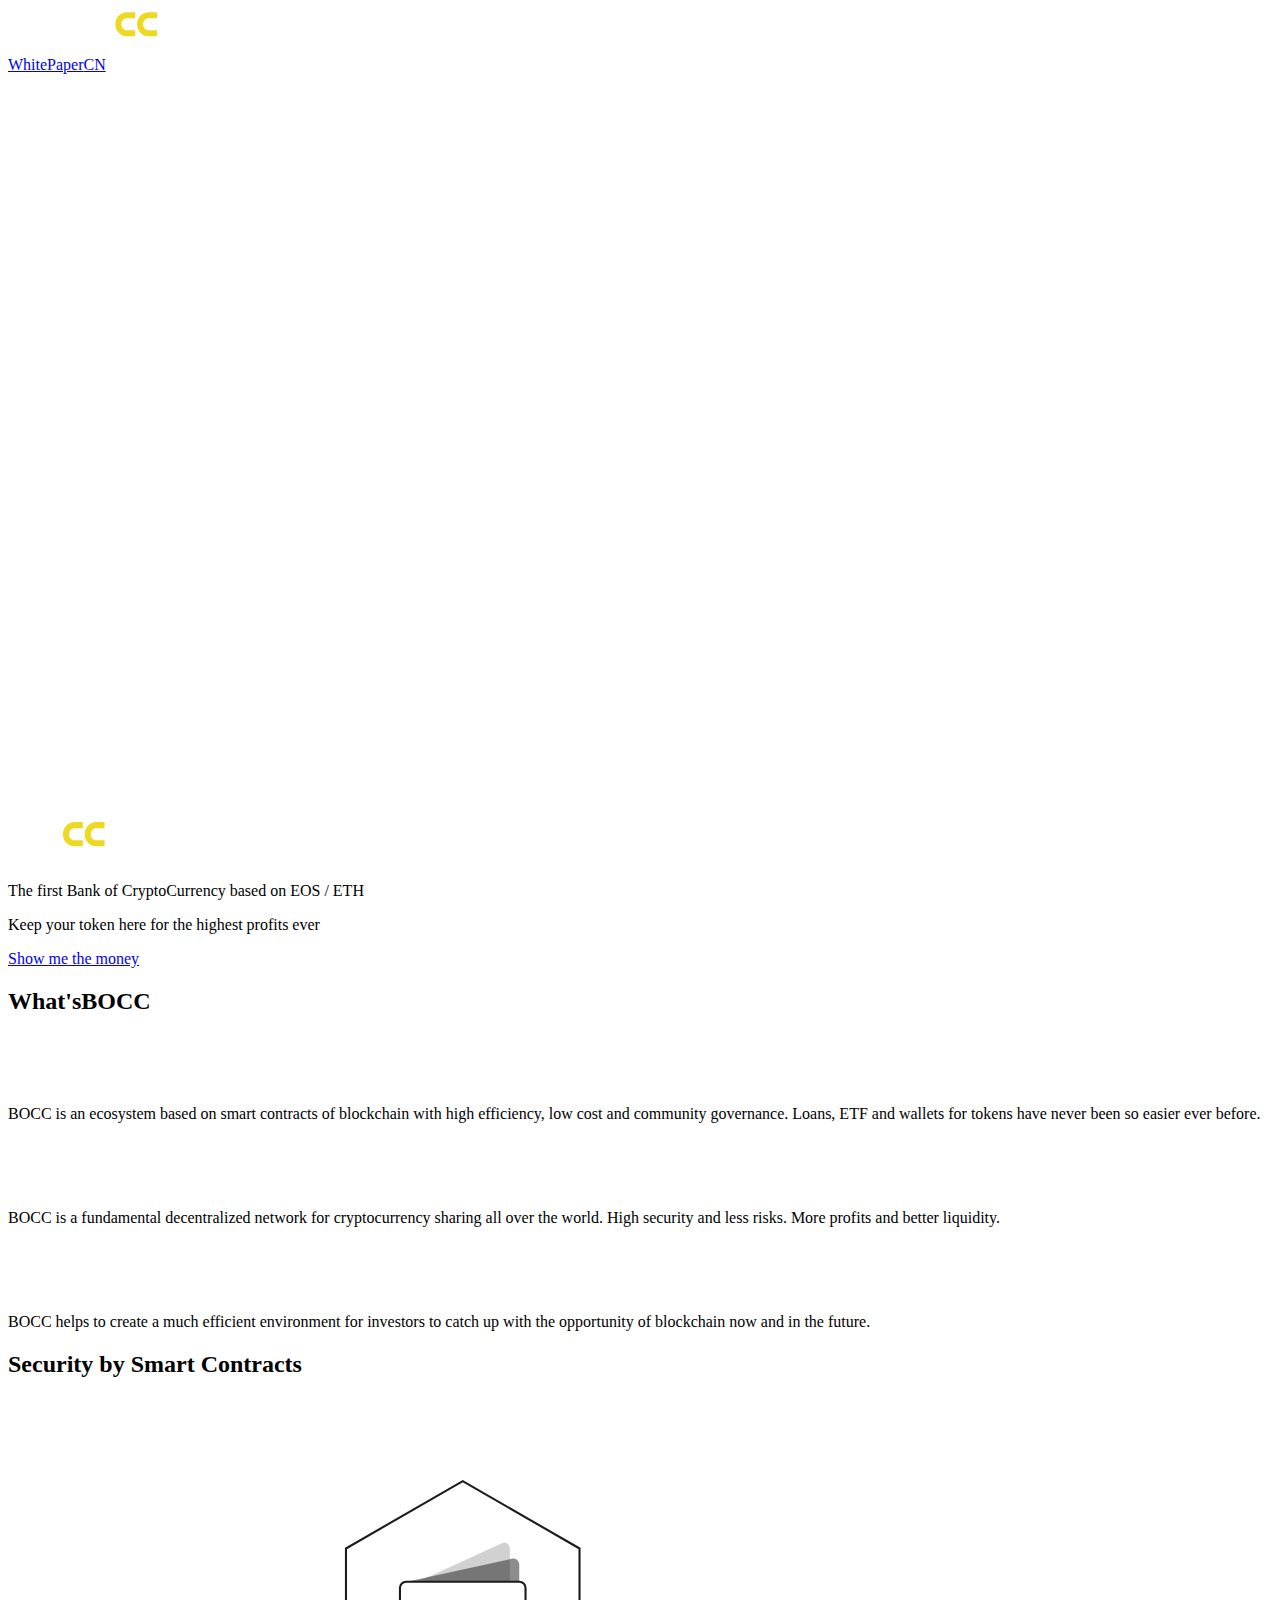
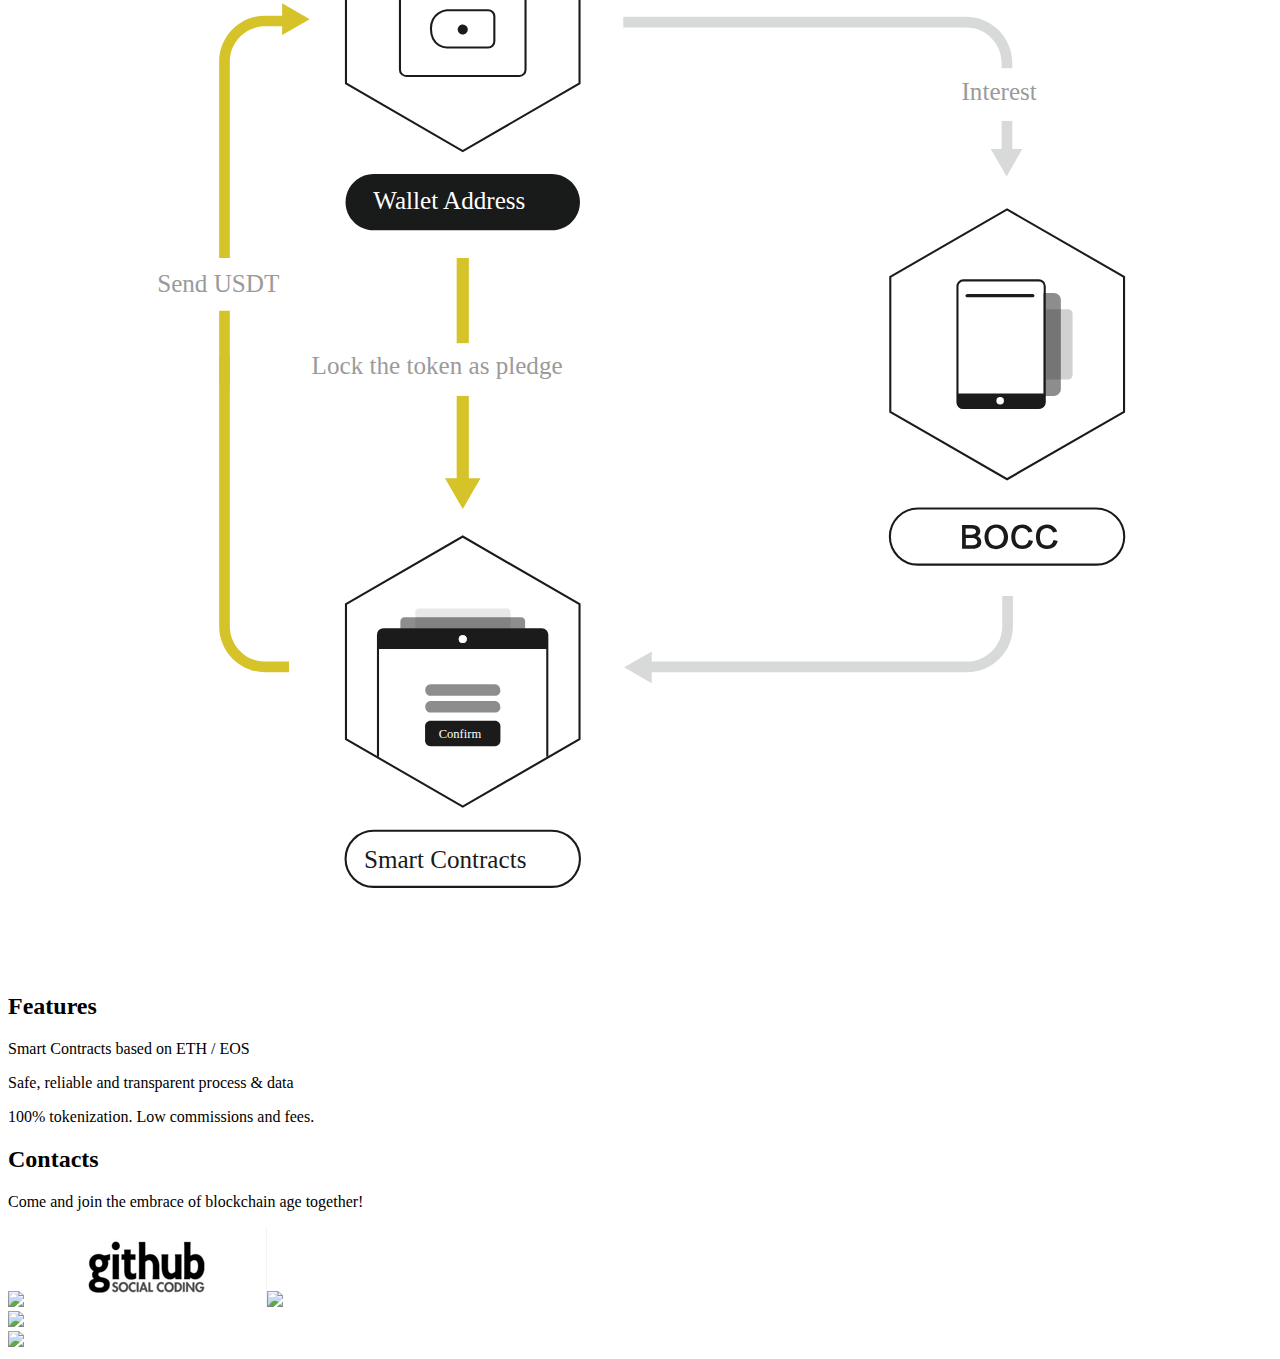
==== commit ed0361eb: "add icon" ====
--- a/index.html
+++ b/index.html
@@ -1 +1 @@
-<!DOCTYPE html><html><head><meta charset="utf-8"><meta name="viewport" content="width=device-width,initial-scale=1"><link href="/static/css/app.ef5d7d2786e23e6027e5224f53bf15a0.css" rel="stylesheet"><title>BOCC,The first Bank of CryptoCurrency</title><meta name="keywords" content="Blockchain lending,The Bank of CryptoCurrency" id="kw" data-vue-meta="true"><meta name="description" content="BOCC,The first Bank of CryptoCurrency based on EOS/ETH.It is a distributed digital asset management and collaboration platform.The official name is BOCC currency,abbreviated as BOCC.BOCC Bank provides digital asset-based management services, including lending, quantification, candy, wallets, POS mining pools, decentralized transactions, and various asset service tools.Users can efficiently manage their own assets, and management agencies can also provide users with various asset management services at zero cost, thereby gradually forming an efficient, low-cost, open-to-neutral digital asset ecosystem based on smart contracts." id="desc" data-vue-meta="true"></head><body><div data-v-43d2474a="" id="app"><div data-v-43d2474a="" class="page-header"><div data-v-43d2474a="" class="header_logo"><img data-v-43d2474a="" src="[data-uri]"></div><div data-v-43d2474a="" class="header-right"><a data-v-43d2474a="" href="">WhitePaper</a><a data-v-43d2474a="" href="/cn" class="lang">CN</a></div></div><div data-v-43d2474a="" class="section banner"><canvas data-v-3545ca44="" data-v-43d2474a="" class="star" width="800" height="740"></canvas><div data-v-43d2474a="" class="container"><img data-v-43d2474a="" src="/static/img/bocc_logo.8f1ca9d.svg"><p data-v-43d2474a="" class="p1">The first Bank of CryptoCurrency based on EOS / ETH</p><p data-v-43d2474a="" class="p2">Keep your token here for the highest profits ever</p><div data-v-43d2474a="" class="btns"><a data-v-43d2474a="" href="https://lend.bocc.one" target="_blank" class="btn learn-more">Show me the money</a></div></div></div><div data-v-43d2474a="" class="section about"><div data-v-43d2474a="" class="container"><h2 data-v-43d2474a="">What’s<span data-v-43d2474a="">BOCC</span></h2><div data-v-43d2474a="" class="items"><div data-v-43d2474a="" class="item"><img data-v-43d2474a="" src="[data-uri]"><p data-v-43d2474a="" class="desc">BOCC is an ecosystem based on smart contracts of blockchain with high efficiency, low cost and community governance. Loans, ETF and wallets for tokens have never been so easier ever before.</p></div><div data-v-43d2474a="" class="item"><img data-v-43d2474a="" src="[data-uri]"><p data-v-43d2474a="" class="desc">BOCC is a fundamental decentralized network for cryptocurrency sharing all over the world. High security and less risks. More profits and better liquidity.</p></div><div data-v-43d2474a="" class="item"><img data-v-43d2474a="" src="[data-uri]"><p data-v-43d2474a="" class="desc">BOCC helps to create a much efficient environment for investors to catch up with the opportunity of blockchain now and in the future.</p></div></div></div></div><div data-v-43d2474a="" class="section on-chain"><div data-v-43d2474a="" class="container"><h2 data-v-43d2474a="">Security by Smart Contracts</h2><div data-v-43d2474a="" class="img"><img data-v-43d2474a="" src="[data-uri]"></div></div></div><div data-v-43d2474a="" class="section characteristic"><div data-v-43d2474a="" class="container"><h2 data-v-43d2474a=""><span data-v-43d2474a="">Features</span></h2><p data-v-43d2474a="" class="p1">Smart Contracts based on ETH / EOS</p><p data-v-43d2474a="">Safe, reliable and transparent process &amp; data</p><p data-v-43d2474a="">100% tokenization. Low commissions and fees.</p></div></div><div data-v-43d2474a="" class="section concat"><div data-v-43d2474a="" class="container"><h2 data-v-43d2474a=""><span data-v-43d2474a="">Contacts</span></h2><p data-v-43d2474a="">Come and join the embrace of blockchain age together!</p><div data-v-43d2474a="" class="icons"><a data-v-43d2474a="" target="_blank" href="https://t.me/BOCC178" class="concat-icon telegram"><img data-v-43d2474a="" src="/static/img/telegram.ced1f60.png"></a><a data-v-43d2474a="" target="_blank" href="https://github.com/boccdao" class="concat-icon github"><img data-v-43d2474a="" src="[data-uri]"></a><a data-v-43d2474a="" class="concat-icon wechat"><img data-v-43d2474a="" src="/static/img/wechat.1f6c432.png"><div data-v-43d2474a="" class="qr"><img data-v-43d2474a="" src="/static/img/wechat_qr.aed6383.png"></div></a><a data-v-43d2474a="" target="_blank" href="https://twitter.com/BoBoccOne" class="concat-icon twitter"><img data-v-43d2474a="" src="/static/img/twitter.f9c5c9b.png"></a></div></div></div></div><script type="text/javascript" src="/static/js/manifest.2ae2e69a05c33dfc65f8.js"></script><script type="text/javascript" src="/static/js/vendor.516fdba6de6f0d0d9ad5.js"></script><script type="text/javascript" src="/static/js/app.77d8ef7a7ba5e0840a5e.js"></script></body></html>+<!DOCTYPE html><html><head><meta charset="utf-8"><meta name="viewport" content="width=device-width,initial-scale=1"><link rel="icon" href="bocc.ico" type="image/x-icon"><link href="/static/css/app.9fe2fdad86abb3e368f99cc261a56207.css" rel="stylesheet"><title>BOCC,The first Bank of CryptoCurrency</title><meta name="keywords" content="Blockchain lending,The Bank of CryptoCurrency" id="kw" data-vue-meta="true"><meta name="description" content="BOCC,The first Bank of CryptoCurrency based on EOS/ETH.It is a distributed digital asset management and collaboration platform.The official name is BOCC currency,abbreviated as BOCC.BOCC Bank provides digital asset-based management services, including lending, quantification, candy, wallets, POS mining pools, decentralized transactions, and various asset service tools.Users can efficiently manage their own assets, and management agencies can also provide users with various asset management services at zero cost, thereby gradually forming an efficient, low-cost, open-to-neutral digital asset ecosystem based on smart contracts." id="desc" data-vue-meta="true"></head><body><div data-v-f2590d94="" id="app"><div data-v-f2590d94="" class="page-header"><div data-v-f2590d94="" class="header_logo"><img data-v-f2590d94="" src="[data-uri]"></div><div data-v-f2590d94="" class="header-right"><a data-v-f2590d94="" href="/">WhitePaper</a><a data-v-f2590d94="" href="/cn" class="lang">CN</a></div></div><div data-v-f2590d94="" class="section banner"><canvas data-v-3545ca44="" data-v-f2590d94="" class="star" width="800" height="740"></canvas><div data-v-f2590d94="" class="container"><img data-v-f2590d94="" src="/static/img/bocc_logo.8f1ca9d.svg"><p data-v-f2590d94="" class="p1">The first Bank of CryptoCurrency based on EOS / ETH</p><p data-v-f2590d94="" class="p2">Keep your token here for the highest profits ever</p><div data-v-f2590d94="" class="btns"><a data-v-f2590d94="" href="https://lend.bocc.one" target="_blank" class="btn learn-more">Show me the money</a></div></div></div><div data-v-f2590d94="" class="section about"><div data-v-f2590d94="" class="container"><h2 data-v-f2590d94="">What's<span data-v-f2590d94="">BOCC</span></h2><div data-v-f2590d94="" class="items"><div data-v-f2590d94="" class="item"><img data-v-f2590d94="" src="[data-uri]"><p data-v-f2590d94="" class="desc">BOCC is an ecosystem based on smart contracts of blockchain with high efficiency, low cost and community governance. Loans, ETF and wallets for tokens have never been so easier ever before.</p></div><div data-v-f2590d94="" class="item"><img data-v-f2590d94="" src="[data-uri]"><p data-v-f2590d94="" class="desc">BOCC is a fundamental decentralized network for cryptocurrency sharing all over the world. High security and less risks. More profits and better liquidity.</p></div><div data-v-f2590d94="" class="item"><img data-v-f2590d94="" src="[data-uri]"><p data-v-f2590d94="" class="desc">BOCC helps to create a much efficient environment for investors to catch up with the opportunity of blockchain now and in the future.</p></div></div></div></div><div data-v-f2590d94="" class="section on-chain"><div data-v-f2590d94="" class="container"><h2 data-v-f2590d94="">Security by Smart Contracts</h2><div data-v-f2590d94="" class="img"><img data-v-f2590d94="" src="[data-uri]"></div></div></div><div data-v-f2590d94="" class="section characteristic"><div data-v-f2590d94="" class="container"><h2 data-v-f2590d94=""><span data-v-f2590d94="">Features</span></h2><p data-v-f2590d94="" class="p1">Smart Contracts based on ETH / EOS</p><p data-v-f2590d94="">Safe, reliable and transparent process &amp; data</p><p data-v-f2590d94="">100% tokenization. Low commissions and fees.</p></div></div><div data-v-f2590d94="" class="section concat"><div data-v-f2590d94="" class="container"><h2 data-v-f2590d94=""><span data-v-f2590d94="">Contacts</span></h2><p data-v-f2590d94="">Come and join the embrace of blockchain age together!</p><div data-v-f2590d94="" class="icons"><a data-v-f2590d94="" target="_blank" href="https://t.me/BOCC178" class="concat-icon telegram"><img data-v-f2590d94="" src="/static/img/telegram.ced1f60.png"></a><a data-v-f2590d94="" target="_blank" href="https://github.com/boccdao" class="concat-icon github"><img data-v-f2590d94="" src="[data-uri]"></a><a data-v-f2590d94="" class="concat-icon wechat"><img data-v-f2590d94="" src="/static/img/wechat.1f6c432.png"><div data-v-f2590d94="" class="qr"><img data-v-f2590d94="" src="/static/img/wechat_qr.aed6383.png"></div></a><a data-v-f2590d94="" target="_blank" href="https://twitter.com/BoBoccOne" class="concat-icon twitter"><img data-v-f2590d94="" src="/static/img/twitter.f9c5c9b.png"></a></div></div></div></div><script type="text/javascript" src="/static/js/manifest.2ae2e69a05c33dfc65f8.js"></script><script type="text/javascript" src="/static/js/vendor.516fdba6de6f0d0d9ad5.js"></script><script type="text/javascript" src="/static/js/app.f2b17ae03011bc9b1e2b.js"></script></body></html>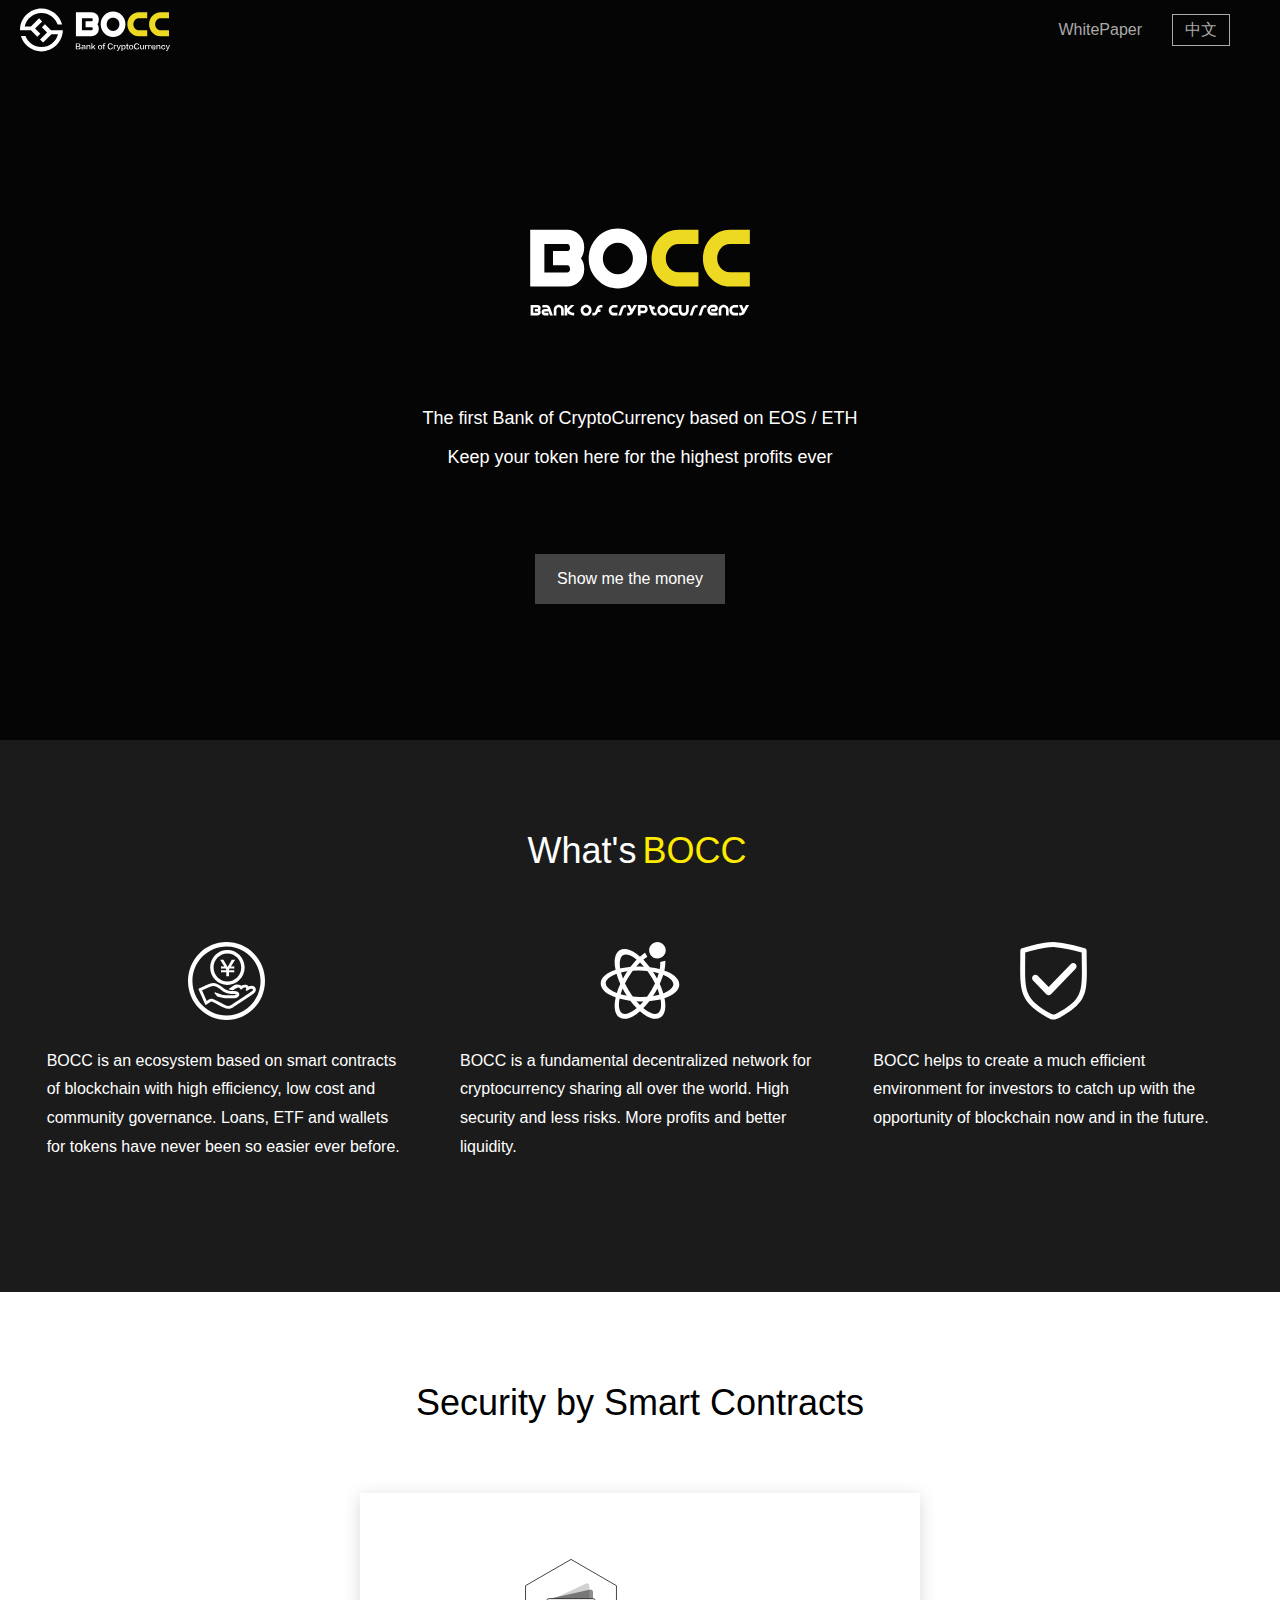
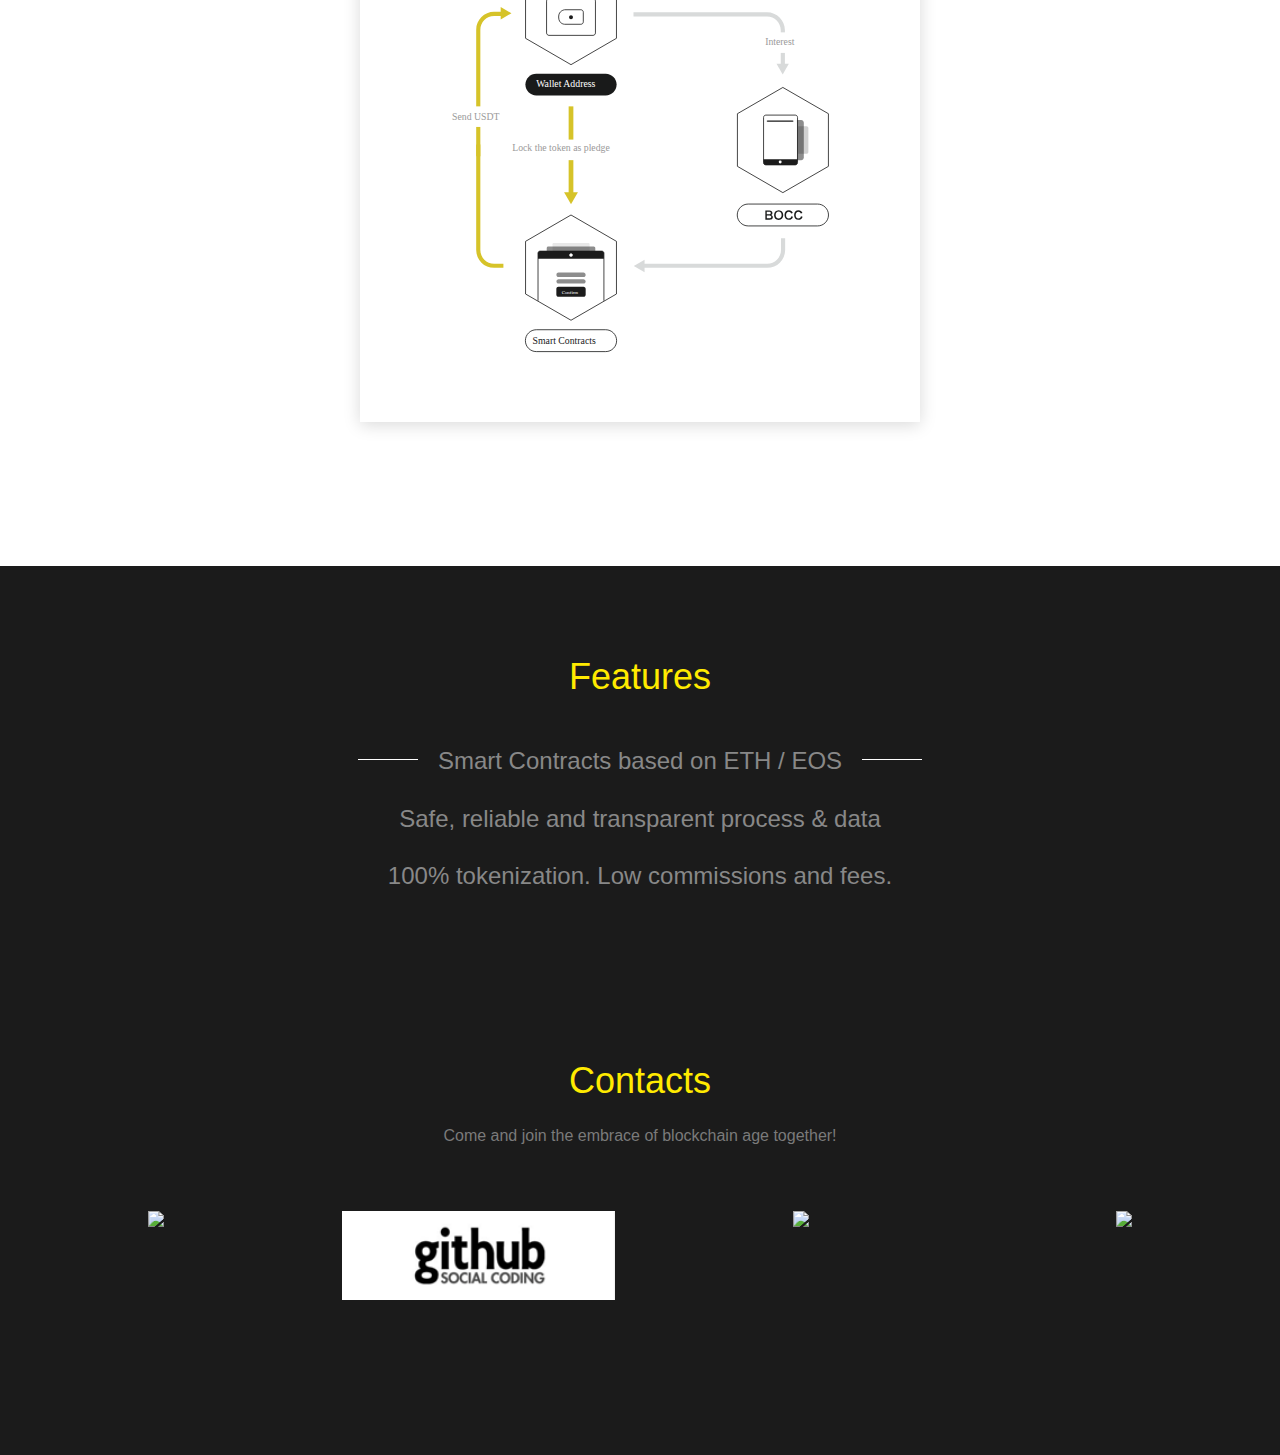
==== commit a9843fff: "2018-07-18 14:23:45" ====
--- a/index.html
+++ b/index.html
@@ -1 +1 @@
-<!DOCTYPE html><html><head><meta charset="utf-8"><meta name="viewport" content="width=device-width,initial-scale=1"><link rel="icon" href="bocc.ico" type="image/x-icon"><link href="/static/css/app.9fe2fdad86abb3e368f99cc261a56207.css" rel="stylesheet"><title>BOCC,The first Bank of CryptoCurrency</title><meta name="keywords" content="Blockchain lending,The Bank of CryptoCurrency" id="kw" data-vue-meta="true"><meta name="description" content="BOCC,The first Bank of CryptoCurrency based on EOS/ETH.It is a distributed digital asset management and collaboration platform.The official name is BOCC currency,abbreviated as BOCC.BOCC Bank provides digital asset-based management services, including lending, quantification, candy, wallets, POS mining pools, decentralized transactions, and various asset service tools.Users can efficiently manage their own assets, and management agencies can also provide users with various asset management services at zero cost, thereby gradually forming an efficient, low-cost, open-to-neutral digital asset ecosystem based on smart contracts." id="desc" data-vue-meta="true"></head><body><div data-v-f2590d94="" id="app"><div data-v-f2590d94="" class="page-header"><div data-v-f2590d94="" class="header_logo"><img data-v-f2590d94="" src="[data-uri]"></div><div data-v-f2590d94="" class="header-right"><a data-v-f2590d94="" href="/">WhitePaper</a><a data-v-f2590d94="" href="/cn" class="lang">CN</a></div></div><div data-v-f2590d94="" class="section banner"><canvas data-v-3545ca44="" data-v-f2590d94="" class="star" width="800" height="740"></canvas><div data-v-f2590d94="" class="container"><img data-v-f2590d94="" src="/static/img/bocc_logo.8f1ca9d.svg"><p data-v-f2590d94="" class="p1">The first Bank of CryptoCurrency based on EOS / ETH</p><p data-v-f2590d94="" class="p2">Keep your token here for the highest profits ever</p><div data-v-f2590d94="" class="btns"><a data-v-f2590d94="" href="https://lend.bocc.one" target="_blank" class="btn learn-more">Show me the money</a></div></div></div><div data-v-f2590d94="" class="section about"><div data-v-f2590d94="" class="container"><h2 data-v-f2590d94="">What's<span data-v-f2590d94="">BOCC</span></h2><div data-v-f2590d94="" class="items"><div data-v-f2590d94="" class="item"><img data-v-f2590d94="" src="[data-uri]"><p data-v-f2590d94="" class="desc">BOCC is an ecosystem based on smart contracts of blockchain with high efficiency, low cost and community governance. Loans, ETF and wallets for tokens have never been so easier ever before.</p></div><div data-v-f2590d94="" class="item"><img data-v-f2590d94="" src="[data-uri]"><p data-v-f2590d94="" class="desc">BOCC is a fundamental decentralized network for cryptocurrency sharing all over the world. High security and less risks. More profits and better liquidity.</p></div><div data-v-f2590d94="" class="item"><img data-v-f2590d94="" src="[data-uri]"><p data-v-f2590d94="" class="desc">BOCC helps to create a much efficient environment for investors to catch up with the opportunity of blockchain now and in the future.</p></div></div></div></div><div data-v-f2590d94="" class="section on-chain"><div data-v-f2590d94="" class="container"><h2 data-v-f2590d94="">Security by Smart Contracts</h2><div data-v-f2590d94="" class="img"><img data-v-f2590d94="" src="[data-uri]"></div></div></div><div data-v-f2590d94="" class="section characteristic"><div data-v-f2590d94="" class="container"><h2 data-v-f2590d94=""><span data-v-f2590d94="">Features</span></h2><p data-v-f2590d94="" class="p1">Smart Contracts based on ETH / EOS</p><p data-v-f2590d94="">Safe, reliable and transparent process &amp; data</p><p data-v-f2590d94="">100% tokenization. Low commissions and fees.</p></div></div><div data-v-f2590d94="" class="section concat"><div data-v-f2590d94="" class="container"><h2 data-v-f2590d94=""><span data-v-f2590d94="">Contacts</span></h2><p data-v-f2590d94="">Come and join the embrace of blockchain age together!</p><div data-v-f2590d94="" class="icons"><a data-v-f2590d94="" target="_blank" href="https://t.me/BOCC178" class="concat-icon telegram"><img data-v-f2590d94="" src="/static/img/telegram.ced1f60.png"></a><a data-v-f2590d94="" target="_blank" href="https://github.com/boccdao" class="concat-icon github"><img data-v-f2590d94="" src="[data-uri]"></a><a data-v-f2590d94="" class="concat-icon wechat"><img data-v-f2590d94="" src="/static/img/wechat.1f6c432.png"><div data-v-f2590d94="" class="qr"><img data-v-f2590d94="" src="/static/img/wechat_qr.aed6383.png"></div></a><a data-v-f2590d94="" target="_blank" href="https://twitter.com/BoBoccOne" class="concat-icon twitter"><img data-v-f2590d94="" src="/static/img/twitter.f9c5c9b.png"></a></div></div></div></div><script type="text/javascript" src="/static/js/manifest.2ae2e69a05c33dfc65f8.js"></script><script type="text/javascript" src="/static/js/vendor.516fdba6de6f0d0d9ad5.js"></script><script type="text/javascript" src="/static/js/app.f2b17ae03011bc9b1e2b.js"></script></body></html>+<!DOCTYPE html><html><head><meta charset="utf-8"><meta name="viewport" content="width=device-width,initial-scale=1"><link rel="icon" href="/favicon.ico" type="image/x-icon"><link href="/static/css/app.64b7e62de3594bc6f40d5e0611e046fa.css" rel="stylesheet"><title>BOCC,The first Bank of CryptoCurrency</title><meta name="keywords" content="Blockchain lending,The Bank of CryptoCurrency" id="kw" data-vue-meta="true"><meta name="description" content="BOCC,The first Bank of CryptoCurrency based on EOS/ETH.It is a distributed digital asset management and collaboration platform.The official name is BOCC currency,abbreviated as BOCC.BOCC Bank provides digital asset-based management services, including lending, quantification, candy, wallets, POS mining pools, decentralized transactions, and various asset service tools.Users can efficiently manage their own assets, and management agencies can also provide users with various asset management services at zero cost, thereby gradually forming an efficient, low-cost, open-to-neutral digital asset ecosystem based on smart contracts." id="desc" data-vue-meta="true"></head><body><div data-v-43c20a85="" id="app"><div data-v-43c20a85="" class="page-header"><div data-v-43c20a85="" class="header_logo"><img data-v-43c20a85="" src="[data-uri]"></div><div data-v-43c20a85="" class="header-right"><a data-v-43c20a85="" href="/">WhitePaper</a><a data-v-43c20a85="" href="/cn" class="lang">中文</a></div></div><div data-v-43c20a85="" class="section banner"><canvas data-v-3545ca44="" data-v-43c20a85="" class="star" width="800" height="740"></canvas><div data-v-43c20a85="" class="container"><img data-v-43c20a85="" src="/static/img/bocc_logo.8f1ca9d.svg"><p data-v-43c20a85="" class="p1">The first Bank of CryptoCurrency based on EOS / ETH</p><p data-v-43c20a85="" class="p2">Keep your token here for the highest profits ever</p><div data-v-43c20a85="" class="btns"><a data-v-43c20a85="" href="https://lend.bocc.one" target="_blank" class="btn learn-more">Show me the money</a></div></div></div><div data-v-43c20a85="" class="section about"><div data-v-43c20a85="" class="container"><h2 data-v-43c20a85="">What's<span data-v-43c20a85="">BOCC</span></h2><div data-v-43c20a85="" class="items"><div data-v-43c20a85="" class="item"><img data-v-43c20a85="" src="[data-uri]"><p data-v-43c20a85="" class="desc">BOCC is an ecosystem based on smart contracts of blockchain with high efficiency, low cost and community governance. Loans, ETF and wallets for tokens have never been so easier ever before.</p></div><div data-v-43c20a85="" class="item"><img data-v-43c20a85="" src="[data-uri]"><p data-v-43c20a85="" class="desc">BOCC is a fundamental decentralized network for cryptocurrency sharing all over the world. High security and less risks. More profits and better liquidity.</p></div><div data-v-43c20a85="" class="item"><img data-v-43c20a85="" src="[data-uri]"><p data-v-43c20a85="" class="desc">BOCC helps to create a much efficient environment for investors to catch up with the opportunity of blockchain now and in the future.</p></div></div></div></div><div data-v-43c20a85="" class="section on-chain"><div data-v-43c20a85="" class="container"><h2 data-v-43c20a85="">Security by Smart Contracts</h2><div data-v-43c20a85="" class="img"><img data-v-43c20a85="" src="[data-uri]"></div></div></div><div data-v-43c20a85="" class="section characteristic"><div data-v-43c20a85="" class="container"><h2 data-v-43c20a85=""><span data-v-43c20a85="">Features</span></h2><p data-v-43c20a85="" class="p1">Smart Contracts based on ETH / EOS</p><p data-v-43c20a85="">Safe, reliable and transparent process &amp; data</p><p data-v-43c20a85="">100% tokenization. Low commissions and fees.</p></div></div><div data-v-43c20a85="" class="section concat"><div data-v-43c20a85="" class="container"><h2 data-v-43c20a85=""><span data-v-43c20a85="">Contacts</span></h2><p data-v-43c20a85="">Come and join the embrace of blockchain age together!</p><div data-v-43c20a85="" class="icons"><a data-v-43c20a85="" target="_blank" href="https://t.me/BOCC178" class="concat-icon telegram"><img data-v-43c20a85="" src="/static/img/telegram.ced1f60.png"></a><a data-v-43c20a85="" target="_blank" href="https://github.com/boccdao" class="concat-icon github"><img data-v-43c20a85="" src="[data-uri]"></a><a data-v-43c20a85="" class="concat-icon wechat"><img data-v-43c20a85="" src="/static/img/wechat.1f6c432.png"><div data-v-43c20a85="" class="qr"><img data-v-43c20a85="" src="/static/img/wechat_qr.aed6383.png"></div></a><a data-v-43c20a85="" target="_blank" href="https://twitter.com/BoBoccOne" class="concat-icon twitter"><img data-v-43c20a85="" src="/static/img/twitter.f9c5c9b.png"></a></div></div></div></div><script type="text/javascript" src="/static/js/manifest.2ae2e69a05c33dfc65f8.js"></script><script type="text/javascript" src="/static/js/vendor.516fdba6de6f0d0d9ad5.js"></script><script type="text/javascript" src="/static/js/app.e62d122863efe6672d3d.js"></script></body></html>--- a/static/css/app.64b7e62de3594bc6f40d5e0611e046fa.css
+++ b/static/css/app.64b7e62de3594bc6f40d5e0611e046fa.css
@@ -0,0 +1,3 @@
+/*! normalize.css v8.0.0 | MIT License | github.com/necolas/normalize.css */.container[data-v-4944d536]{box-sizing:border-box;max-width:1280px;min-width:320px;padding:20px;margin:0 auto}.container h2[data-v-4944d536]{font-size:36px;font-weight:300;text-align:center;margin-top:70px;margin-bottom:70px}.container h2 span[data-v-4944d536]{color:#ffea00;margin:6px}.page-header[data-v-4944d536]{box-sizing:border-box;display:-ms-flexbox;display:flex;height:60px;max-width:1440px;width:100%;position:absolute;margin:0 auto;left:0;right:0;padding:0 20px;color:#aaa;background-color:transparent;-ms-flex-pack:justify;justify-content:space-between;z-index:10}.page-header .header-right[data-v-4944d536],.page-header .header_logo[data-v-4944d536]{display:-ms-flexbox;display:flex;-ms-flex-align:center;align-items:center}.page-header .header-right a[data-v-4944d536]{color:inherit;text-decoration:none;height:30px;line-height:30px;text-align:center;margin-right:30px}@media screen and (max-width:425px){.page-header .header-right a[data-v-4944d536]{margin-right:5px}}.page-header .header-right .lang[data-v-4944d536]{height:30px;width:56px;border:1px solid;line-height:30px;text-align:center}.section.banner[data-v-4944d536]{position:relative;height:740px;background-color:#050505;background-image:url(/static/img/banner.899f761.jpg);background-position:50%;background-repeat:no-repeat}.section.banner .container[data-v-4944d536]{position:relative;color:#fff;text-align:center}.section.banner .container img[data-v-4944d536]{margin-top:200px;width:236px}.section.banner .container p[data-v-4944d536]{font-size:18px;font-weight:300;color:#fff}.section.banner .container p.p1[data-v-4944d536]{margin-top:80px}.section.banner .container .btns[data-v-4944d536]{margin-top:86px}.section.banner .container a.btn[data-v-4944d536]{box-sizing:border-box;display:inline-block;line-height:50px;height:50px;width:190px;text-decoration:none;color:inherit}.section.banner .container a.btn.learn-more[data-v-4944d536]{background-color:#434343;margin-right:20px}@media screen and (max-width:480px){.section.banner .container a.btn.learn-more[data-v-4944d536]{margin-left:20px;margin-bottom:20px}}.section.banner .container a.btn.white-paper[data-v-4944d536]{border:1px solid #fff}.section.about[data-v-4944d536]{background-color:#1b1b1b;color:#fff}.section.about .container .items[data-v-4944d536]{display:-ms-flexbox;display:flex;-ms-flex-pack:distribute;justify-content:space-around;margin-bottom:70px}@media screen and (max-width:768px){.section.about .container .items[data-v-4944d536]{-ms-flex-direction:column;flex-direction:column;-ms-flex-align:center;align-items:center}}.section.about .container .items .item[data-v-4944d536]{max-width:360px;width:30%;text-align:center;margin-bottom:40px}@media screen and (max-width:768px){.section.about .container .items .item[data-v-4944d536]{width:100%}}.section.about .container .items .item img[data-v-4944d536]{width:22%;margin-bottom:6%}.section.about .container .items .item p.desc[data-v-4944d536]{text-align:left;font-weight:300;line-height:1.8;margin:0}.section.on-chain .container[data-v-4944d536]{text-align:center}.section.on-chain .container .img[data-v-4944d536]{margin-left:auto;margin-right:auto;height:100%;width:100%;max-width:560px;max-height:560px;box-shadow:0 3px 16px 0 #dadada;margin-bottom:10%}.section.on-chain .container .img img[data-v-4944d536]{box-sizing:border-box;width:100%;height:100%;padding:6%}.section.characteristic[data-v-4944d536]{background-color:#1b1b1b;color:#fff}.section.characteristic .container[data-v-4944d536]{display:-ms-flexbox;display:flex;-ms-flex-direction:column;flex-direction:column;-ms-flex-align:center;align-items:center;padding-bottom:50px}.section.characteristic .container h2[data-v-4944d536]{margin-bottom:50px}.section.characteristic .container p[data-v-4944d536]{font-size:24px;font-weight:300;color:#888;margin:0 0 30px;position:relative}.section.characteristic .container p.p1[data-v-4944d536]:after,.section.characteristic .container p.p1[data-v-4944d536]:before{content:"";display:block;position:absolute;width:60px;border-bottom:1px solid #fff;top:12px}@media screen and (max-width:480px){.section.characteristic .container p.p1[data-v-4944d536]:after,.section.characteristic .container p.p1[data-v-4944d536]:before{display:none}}.section.characteristic .container p.p1[data-v-4944d536]:before{left:-80px}.section.characteristic .container p.p1[data-v-4944d536]:after{right:-80px}.section.concat[data-v-4944d536]{background-color:#1b1b1b;color:#fff}.section.concat .container[data-v-4944d536]{text-align:center;padding-bottom:100px}.section.concat .container h2[data-v-4944d536]{margin-bottom:26px}.section.concat .container p[data-v-4944d536]{color:#7a7a7a;margin-bottom:65px}.section.concat .container .icons[data-v-4944d536]{display:-ms-flexbox;display:flex;-ms-flex-pack:justify;justify-content:space-between;margin-bottom:50px}@media screen and (max-width:540px){.section.concat .container .icons[data-v-4944d536]{-ms-flex-direction:column;flex-direction:column;-ms-flex-align:center;align-items:center}}.section.concat .container .concat-icon[data-v-4944d536]{width:22%}@media screen and (max-width:540px){.section.concat .container .concat-icon[data-v-4944d536]{width:80%;max-width:300px;margin-bottom:20px}}.section.concat .container .concat-icon img[data-v-4944d536]{width:100%}.section.concat .container .wechat[data-v-4944d536]{position:relative}.section.concat .container .wechat .qr[data-v-4944d536]{display:none;position:absolute;border-radius:4%;overflow:hidden;bottom:130%;width:160%;left:-30%}.section.concat .container .wechat .qr img[data-v-4944d536]{vertical-align:bottom}.section.concat .container .wechat:hover .qr[data-v-4944d536]{display:block}.star[data-v-3545ca44]{position:absolute;height:100%;width:100%}
+/*! normalize.css v8.0.0 | MIT License | github.com/necolas/normalize.css */html{line-height:1.15;-webkit-text-size-adjust:100%}body{margin:0}h1{font-size:2em;margin:.67em 0}hr{box-sizing:content-box;height:0;overflow:visible}pre{font-family:monospace,monospace;font-size:1em}a{background-color:transparent}abbr[title]{border-bottom:none;text-decoration:underline;-webkit-text-decoration:underline dotted;text-decoration:underline dotted}b,strong{font-weight:bolder}code,kbd,samp{font-family:monospace,monospace;font-size:1em}small{font-size:80%}sub,sup{font-size:75%;line-height:0;position:relative;vertical-align:baseline}sub{bottom:-.25em}sup{top:-.5em}img{border-style:none}button,input,optgroup,select,textarea{font-family:inherit;font-size:100%;line-height:1.15;margin:0}button,input{overflow:visible}button,select{text-transform:none}[type=button],[type=reset],[type=submit],button{-webkit-appearance:button}[type=button]::-moz-focus-inner,[type=reset]::-moz-focus-inner,[type=submit]::-moz-focus-inner,button::-moz-focus-inner{border-style:none;padding:0}[type=button]:-moz-focusring,[type=reset]:-moz-focusring,[type=submit]:-moz-focusring,button:-moz-focusring{outline:1px dotted ButtonText}fieldset{padding:.35em .75em .625em}legend{box-sizing:border-box;color:inherit;display:table;max-width:100%;padding:0;white-space:normal}progress{vertical-align:baseline}textarea{overflow:auto}[type=checkbox],[type=radio]{box-sizing:border-box;padding:0}[type=number]::-webkit-inner-spin-button,[type=number]::-webkit-outer-spin-button{height:auto}[type=search]{-webkit-appearance:textfield;outline-offset:-2px}[type=search]::-webkit-search-decoration{-webkit-appearance:none}::-webkit-file-upload-button{-webkit-appearance:button;font:inherit}details{display:block}summary{display:list-item}[hidden],template{display:none}*{font-family:Microsoft YaHei,PingFang SC,Helvetica Neue,Helvetica,Hiragino Sans GB,Arial,sans-serif}.container[data-v-43c20a85]{box-sizing:border-box;max-width:1280px;min-width:320px;padding:20px;margin:0 auto}.container h2[data-v-43c20a85]{font-size:36px;font-weight:300;text-align:center;margin-top:70px;margin-bottom:70px}.container h2 span[data-v-43c20a85]{color:#ffea00;margin:6px}.page-header[data-v-43c20a85]{box-sizing:border-box;display:-ms-flexbox;display:flex;height:60px;max-width:1440px;width:100%;position:absolute;margin:0 auto;left:0;right:0;padding:0 20px;color:#aaa;background-color:transparent;-ms-flex-pack:justify;justify-content:space-between;z-index:10}.page-header .header-right[data-v-43c20a85],.page-header .header_logo[data-v-43c20a85]{display:-ms-flexbox;display:flex;-ms-flex-align:center;align-items:center}.page-header .header-right a[data-v-43c20a85]{color:inherit;text-decoration:none;height:30px;line-height:30px;text-align:center;margin-right:30px}@media screen and (max-width:425px){.page-header .header-right a[data-v-43c20a85]{margin-right:5px}}.page-header .header-right .lang[data-v-43c20a85]{height:30px;width:56px;border:1px solid;line-height:30px;text-align:center}.section.banner[data-v-43c20a85]{position:relative;height:740px;background-color:#050505;background-image:url(/static/img/banner.899f761.jpg);background-position:50%;background-repeat:no-repeat}.section.banner .container[data-v-43c20a85]{position:relative;color:#fff;text-align:center}.section.banner .container img[data-v-43c20a85]{margin-top:200px;width:236px}.section.banner .container p[data-v-43c20a85]{font-size:18px;font-weight:300;color:#fff}.section.banner .container p.p1[data-v-43c20a85]{margin-top:80px}.section.banner .container .btns[data-v-43c20a85]{margin-top:86px}.section.banner .container a.btn[data-v-43c20a85]{box-sizing:border-box;display:inline-block;line-height:50px;height:50px;width:190px;text-decoration:none;color:inherit}.section.banner .container a.btn.learn-more[data-v-43c20a85]{background-color:#434343;margin-right:20px}@media screen and (max-width:480px){.section.banner .container a.btn.learn-more[data-v-43c20a85]{margin-left:20px;margin-bottom:20px}}.section.banner .container a.btn.white-paper[data-v-43c20a85]{border:1px solid #fff}.section.about[data-v-43c20a85]{background-color:#1b1b1b;color:#fff}.section.about .container .items[data-v-43c20a85]{display:-ms-flexbox;display:flex;-ms-flex-pack:distribute;justify-content:space-around;margin-bottom:70px}@media screen and (max-width:768px){.section.about .container .items[data-v-43c20a85]{-ms-flex-direction:column;flex-direction:column;-ms-flex-align:center;align-items:center}}.section.about .container .items .item[data-v-43c20a85]{max-width:360px;width:30%;text-align:center;margin-bottom:40px}@media screen and (max-width:768px){.section.about .container .items .item[data-v-43c20a85]{width:100%}}.section.about .container .items .item img[data-v-43c20a85]{width:22%;margin-bottom:6%}.section.about .container .items .item p.desc[data-v-43c20a85]{text-align:left;font-weight:300;line-height:1.8;margin:0}.section.on-chain .container[data-v-43c20a85]{text-align:center}.section.on-chain .container .img[data-v-43c20a85]{margin-left:auto;margin-right:auto;height:100%;width:100%;max-width:560px;max-height:560px;box-shadow:0 3px 16px 0 #dadada;margin-bottom:10%}.section.on-chain .container .img img[data-v-43c20a85]{box-sizing:border-box;width:100%;height:100%;padding:6%}.section.characteristic[data-v-43c20a85]{background-color:#1b1b1b;color:#fff}.section.characteristic .container[data-v-43c20a85]{display:-ms-flexbox;display:flex;-ms-flex-direction:column;flex-direction:column;-ms-flex-align:center;align-items:center;padding-bottom:50px}.section.characteristic .container h2[data-v-43c20a85]{margin-bottom:50px}.section.characteristic .container p[data-v-43c20a85]{font-size:24px;font-weight:300;color:#888;margin:0 0 30px;position:relative}.section.characteristic .container p.p1[data-v-43c20a85]:after,.section.characteristic .container p.p1[data-v-43c20a85]:before{content:"";display:block;position:absolute;width:60px;border-bottom:1px solid #fff;top:12px}@media screen and (max-width:480px){.section.characteristic .container p.p1[data-v-43c20a85]:after,.section.characteristic .container p.p1[data-v-43c20a85]:before{display:none}}.section.characteristic .container p.p1[data-v-43c20a85]:before{left:-80px}.section.characteristic .container p.p1[data-v-43c20a85]:after{right:-80px}.section.concat[data-v-43c20a85]{background-color:#1b1b1b;color:#fff}.section.concat .container[data-v-43c20a85]{text-align:center;padding-bottom:100px}.section.concat .container h2[data-v-43c20a85]{margin-bottom:26px}.section.concat .container p[data-v-43c20a85]{color:#7a7a7a;margin-bottom:65px}.section.concat .container .icons[data-v-43c20a85]{display:-ms-flexbox;display:flex;-ms-flex-pack:justify;justify-content:space-between;margin-bottom:50px}@media screen and (max-width:540px){.section.concat .container .icons[data-v-43c20a85]{-ms-flex-direction:column;flex-direction:column;-ms-flex-align:center;align-items:center}}.section.concat .container .concat-icon[data-v-43c20a85]{width:22%}@media screen and (max-width:540px){.section.concat .container .concat-icon[data-v-43c20a85]{width:80%;max-width:300px;margin-bottom:20px}}.section.concat .container .concat-icon img[data-v-43c20a85]{width:100%}.section.concat .container .wechat[data-v-43c20a85]{position:relative}.section.concat .container .wechat .qr[data-v-43c20a85]{display:none;position:absolute;border-radius:4%;overflow:hidden;bottom:130%;width:160%;left:-30%}.section.concat .container .wechat .qr img[data-v-43c20a85]{vertical-align:bottom}.section.concat .container .wechat:hover .qr[data-v-43c20a85]{display:block}
+/*# sourceMappingURL=app.64b7e62de3594bc6f40d5e0611e046fa.css.map */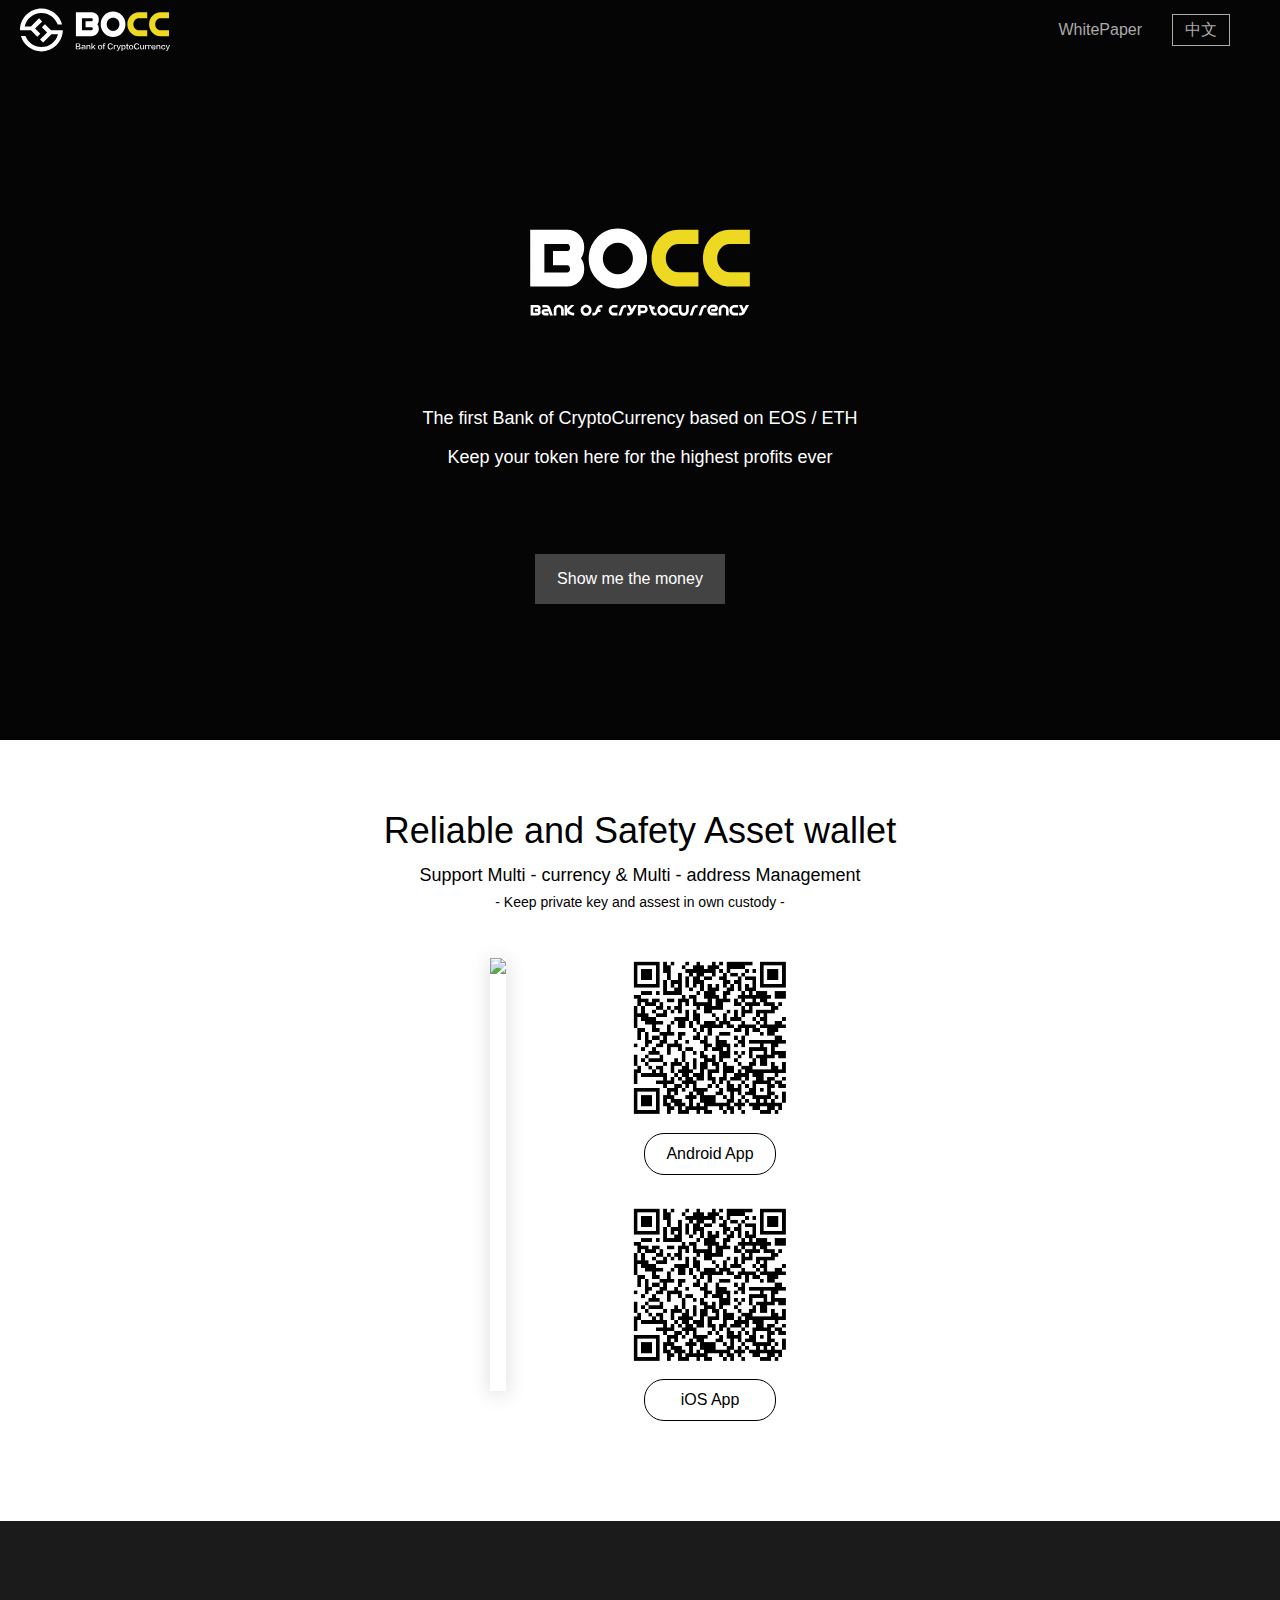
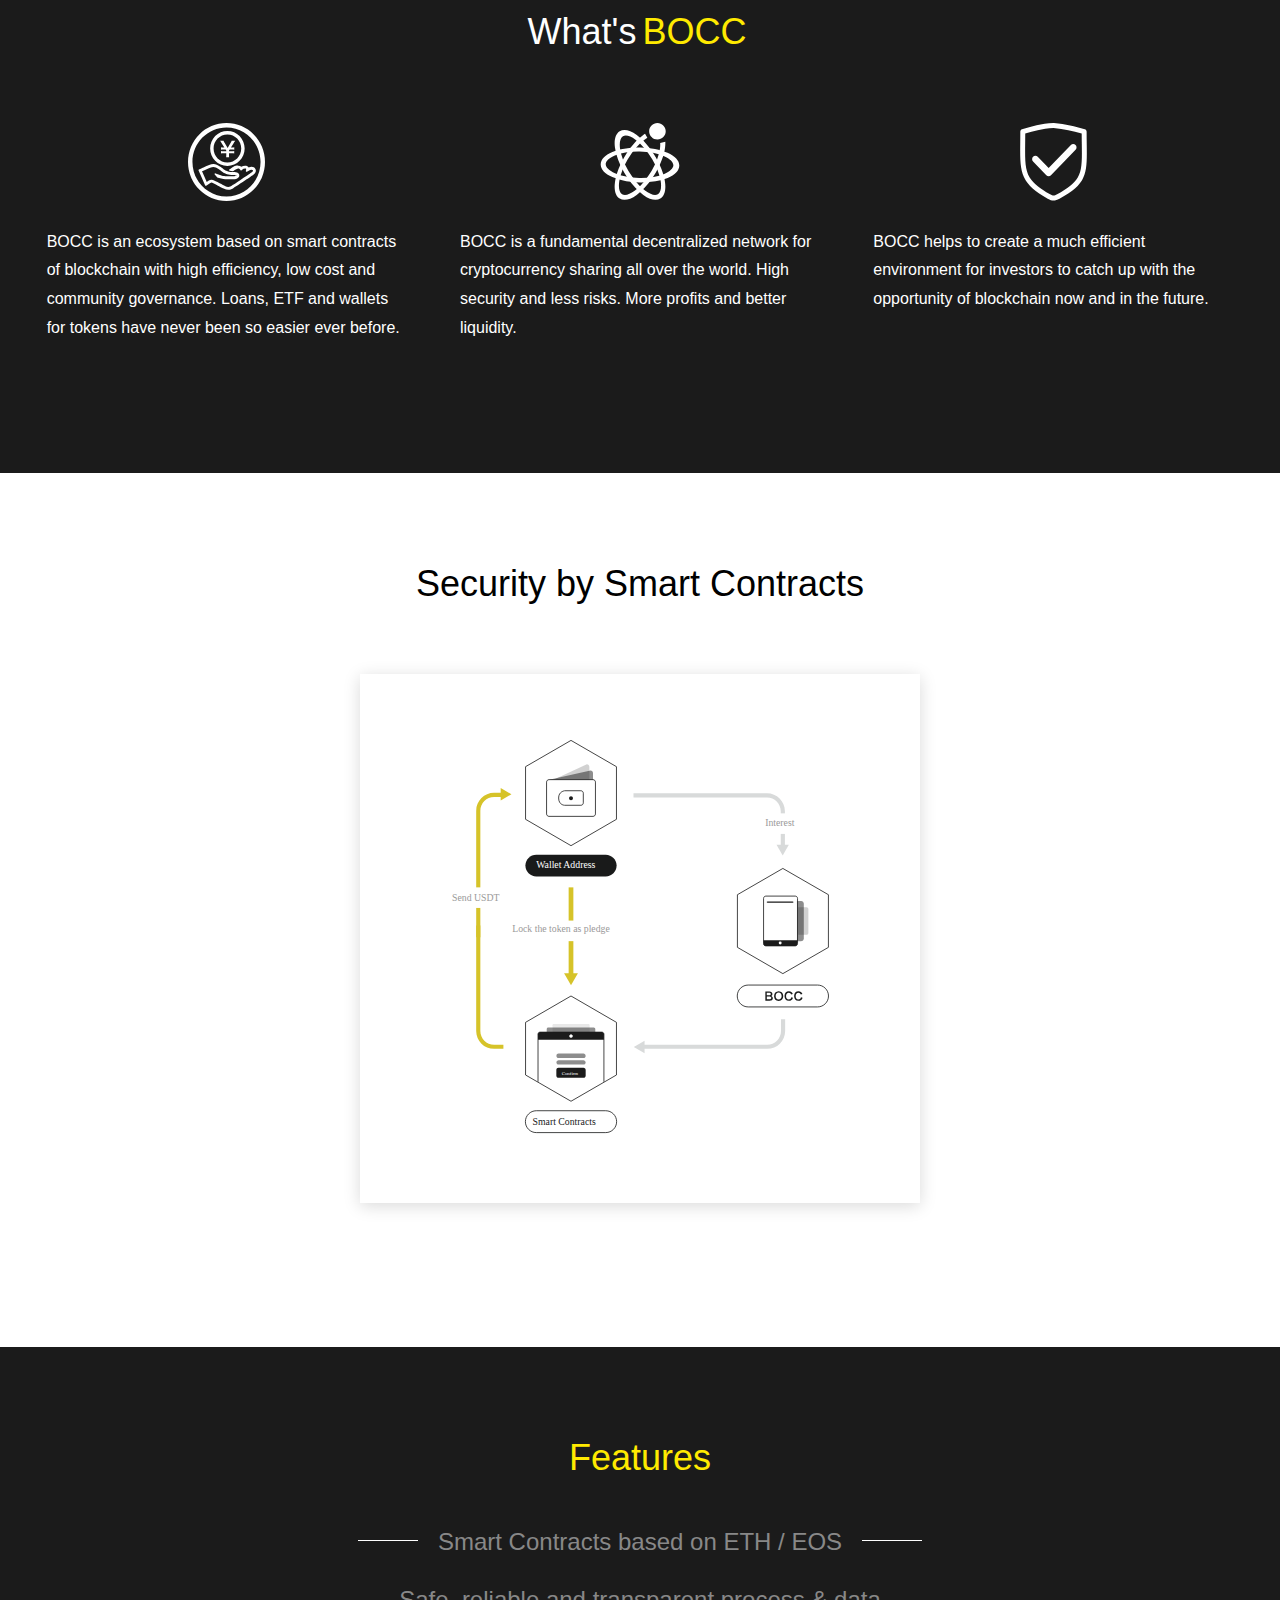
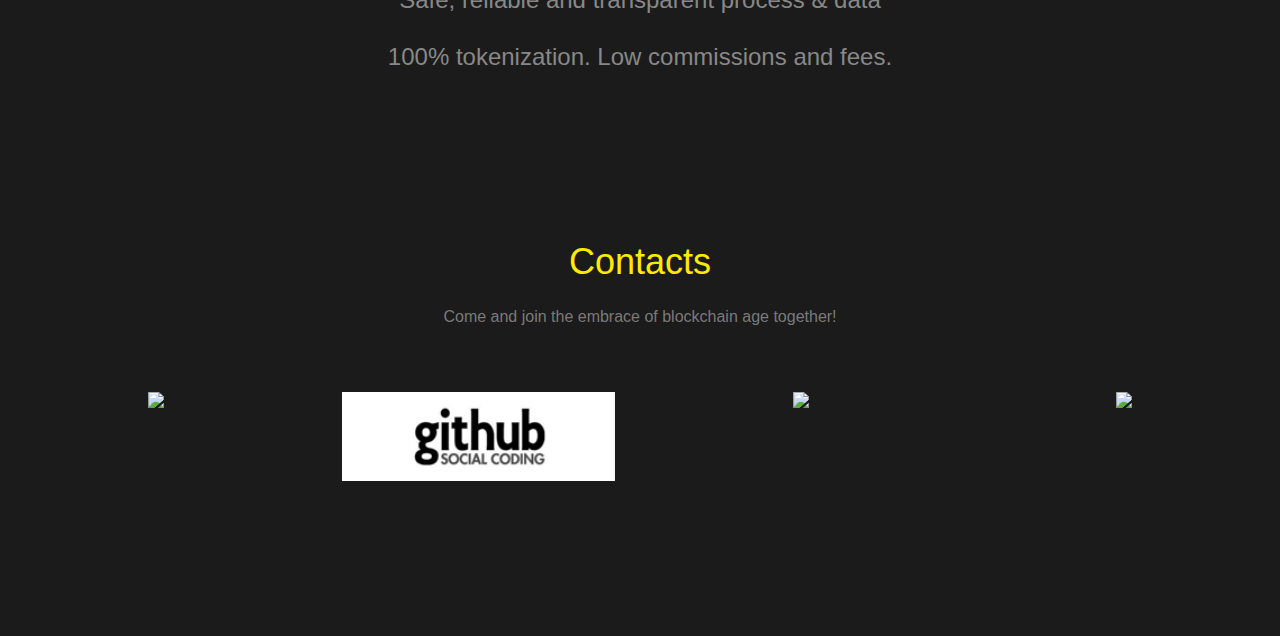
==== commit 684f8e98: "update" ====
--- a/index.html
+++ b/index.html
@@ -1 +1 @@
-<!DOCTYPE html><html><head><meta charset="utf-8"><meta name="viewport" content="width=device-width,initial-scale=1"><link rel="icon" href="/favicon.ico" type="image/x-icon"><link href="/static/css/app.64b7e62de3594bc6f40d5e0611e046fa.css" rel="stylesheet"><title>BOCC,The first Bank of CryptoCurrency</title><meta name="keywords" content="Blockchain lending,The Bank of CryptoCurrency" id="kw" data-vue-meta="true"><meta name="description" content="BOCC,The first Bank of CryptoCurrency based on EOS/ETH.It is a distributed digital asset management and collaboration platform.The official name is BOCC currency,abbreviated as BOCC.BOCC Bank provides digital asset-based management services, including lending, quantification, candy, wallets, POS mining pools, decentralized transactions, and various asset service tools.Users can efficiently manage their own assets, and management agencies can also provide users with various asset management services at zero cost, thereby gradually forming an efficient, low-cost, open-to-neutral digital asset ecosystem based on smart contracts." id="desc" data-vue-meta="true"></head><body><div data-v-43c20a85="" id="app"><div data-v-43c20a85="" class="page-header"><div data-v-43c20a85="" class="header_logo"><img data-v-43c20a85="" src="[data-uri]"></div><div data-v-43c20a85="" class="header-right"><a data-v-43c20a85="" href="/">WhitePaper</a><a data-v-43c20a85="" href="/cn" class="lang">中文</a></div></div><div data-v-43c20a85="" class="section banner"><canvas data-v-3545ca44="" data-v-43c20a85="" class="star" width="800" height="740"></canvas><div data-v-43c20a85="" class="container"><img data-v-43c20a85="" src="/static/img/bocc_logo.8f1ca9d.svg"><p data-v-43c20a85="" class="p1">The first Bank of CryptoCurrency based on EOS / ETH</p><p data-v-43c20a85="" class="p2">Keep your token here for the highest profits ever</p><div data-v-43c20a85="" class="btns"><a data-v-43c20a85="" href="https://lend.bocc.one" target="_blank" class="btn learn-more">Show me the money</a></div></div></div><div data-v-43c20a85="" class="section about"><div data-v-43c20a85="" class="container"><h2 data-v-43c20a85="">What's<span data-v-43c20a85="">BOCC</span></h2><div data-v-43c20a85="" class="items"><div data-v-43c20a85="" class="item"><img data-v-43c20a85="" src="[data-uri]"><p data-v-43c20a85="" class="desc">BOCC is an ecosystem based on smart contracts of blockchain with high efficiency, low cost and community governance. Loans, ETF and wallets for tokens have never been so easier ever before.</p></div><div data-v-43c20a85="" class="item"><img data-v-43c20a85="" src="[data-uri]"><p data-v-43c20a85="" class="desc">BOCC is a fundamental decentralized network for cryptocurrency sharing all over the world. High security and less risks. More profits and better liquidity.</p></div><div data-v-43c20a85="" class="item"><img data-v-43c20a85="" src="[data-uri]"><p data-v-43c20a85="" class="desc">BOCC helps to create a much efficient environment for investors to catch up with the opportunity of blockchain now and in the future.</p></div></div></div></div><div data-v-43c20a85="" class="section on-chain"><div data-v-43c20a85="" class="container"><h2 data-v-43c20a85="">Security by Smart Contracts</h2><div data-v-43c20a85="" class="img"><img data-v-43c20a85="" src="[data-uri]"></div></div></div><div data-v-43c20a85="" class="section characteristic"><div data-v-43c20a85="" class="container"><h2 data-v-43c20a85=""><span data-v-43c20a85="">Features</span></h2><p data-v-43c20a85="" class="p1">Smart Contracts based on ETH / EOS</p><p data-v-43c20a85="">Safe, reliable and transparent process &amp; data</p><p data-v-43c20a85="">100% tokenization. Low commissions and fees.</p></div></div><div data-v-43c20a85="" class="section concat"><div data-v-43c20a85="" class="container"><h2 data-v-43c20a85=""><span data-v-43c20a85="">Contacts</span></h2><p data-v-43c20a85="">Come and join the embrace of blockchain age together!</p><div data-v-43c20a85="" class="icons"><a data-v-43c20a85="" target="_blank" href="https://t.me/BOCC178" class="concat-icon telegram"><img data-v-43c20a85="" src="/static/img/telegram.ced1f60.png"></a><a data-v-43c20a85="" target="_blank" href="https://github.com/boccdao" class="concat-icon github"><img data-v-43c20a85="" src="[data-uri]"></a><a data-v-43c20a85="" class="concat-icon wechat"><img data-v-43c20a85="" src="/static/img/wechat.1f6c432.png"><div data-v-43c20a85="" class="qr"><img data-v-43c20a85="" src="/static/img/wechat_qr.aed6383.png"></div></a><a data-v-43c20a85="" target="_blank" href="https://twitter.com/BoBoccOne" class="concat-icon twitter"><img data-v-43c20a85="" src="/static/img/twitter.f9c5c9b.png"></a></div></div></div></div><script type="text/javascript" src="/static/js/manifest.2ae2e69a05c33dfc65f8.js"></script><script type="text/javascript" src="/static/js/vendor.516fdba6de6f0d0d9ad5.js"></script><script type="text/javascript" src="/static/js/app.e62d122863efe6672d3d.js"></script></body></html>+<!DOCTYPE html><html><head><meta charset="utf-8"><meta name="viewport" content="width=device-width,initial-scale=1"><link rel="icon" href="/favicon.ico" type="image/x-icon"><link href="/static/css/app.e2e4368c05d9a16a964f89aa4481273e.css" rel="stylesheet"><title>BOCC,The first Bank of CryptoCurrency</title><meta name="keywords" content="Blockchain lending,The Bank of CryptoCurrency" id="kw" data-vue-meta="true"><meta name="description" content="BOCC,The first Bank of CryptoCurrency based on EOS/ETH.It is a distributed digital asset management and collaboration platform.The official name is BOCC currency,abbreviated as BOCC.BOCC Bank provides digital asset-based management services, including lending, quantification, candy, wallets, POS mining pools, decentralized transactions, and various asset service tools.Users can efficiently manage their own assets, and management agencies can also provide users with various asset management services at zero cost, thereby gradually forming an efficient, low-cost, open-to-neutral digital asset ecosystem based on smart contracts." id="desc" data-vue-meta="true"></head><body><div data-v-51a07d18="" id="app"><div data-v-51a07d18="" class="page-header"><div data-v-51a07d18="" class="header_logo"><img data-v-51a07d18="" src="[data-uri]"></div><div data-v-51a07d18="" class="header-right"><a data-v-51a07d18="" href="/">WhitePaper</a><a data-v-51a07d18="" href="/cn" class="lang">中文</a></div></div><div data-v-51a07d18="" class="section banner"><canvas data-v-306416d9="" data-v-51a07d18="" class="star" width="800" height="740"></canvas><div data-v-51a07d18="" class="container"><img data-v-51a07d18="" src="/static/img/bocc_logo.8f1ca9d.svg"><p data-v-51a07d18="" class="p1">The first Bank of CryptoCurrency based on EOS / ETH</p><p data-v-51a07d18="" class="p2">Keep your token here for the highest profits ever</p><div data-v-51a07d18="" class="btns"><a data-v-51a07d18="" href="https://lend.bocc.one" target="_blank" class="btn learn-more">Show me the money</a></div></div></div><div data-v-51a07d18="" class="section app"><div data-v-51a07d18="" class="container"><h2 data-v-51a07d18="">Reliable and Safety Asset wallet</h2><p data-v-51a07d18="" class="p1">Support Multi - currency &amp; Multi - address Management</p><p data-v-51a07d18="" class="p2">- Keep private key and assest in own custody -</p><div data-v-51a07d18="" class="download"><img data-v-51a07d18="" src="/static/img/app.50c550e.png" class="app"><div data-v-51a07d18="" class="qrs"><div data-v-51a07d18="" class="qr-block android"><img data-v-51a07d18="" src="[data-uri]"><a data-v-51a07d18="" href="https://download.bocc.one/bocc_downlad/bocc_download.html" target="_blank" class="btn">Android App</a></div><div data-v-51a07d18="" class="qr-block ios"><img data-v-51a07d18="" src="[data-uri]"><a data-v-51a07d18="" href="https://download.bocc.one/bocc_downlad/bocc_download.html" target="_blank" class="btn">iOS App</a></div></div></div></div></div><div data-v-51a07d18="" class="section about"><div data-v-51a07d18="" class="container"><h2 data-v-51a07d18="">What's<span data-v-51a07d18="">BOCC</span></h2><div data-v-51a07d18="" class="items"><div data-v-51a07d18="" class="item"><img data-v-51a07d18="" src="[data-uri]"><p data-v-51a07d18="" class="desc">BOCC is an ecosystem based on smart contracts of blockchain with high efficiency, low cost and community governance. Loans, ETF and wallets for tokens have never been so easier ever before.</p></div><div data-v-51a07d18="" class="item"><img data-v-51a07d18="" src="[data-uri]"><p data-v-51a07d18="" class="desc">BOCC is a fundamental decentralized network for cryptocurrency sharing all over the world. High security and less risks. More profits and better liquidity.</p></div><div data-v-51a07d18="" class="item"><img data-v-51a07d18="" src="[data-uri]"><p data-v-51a07d18="" class="desc">BOCC helps to create a much efficient environment for investors to catch up with the opportunity of blockchain now and in the future.</p></div></div></div></div><div data-v-51a07d18="" class="section on-chain"><div data-v-51a07d18="" class="container"><h2 data-v-51a07d18="">Security by Smart Contracts</h2><div data-v-51a07d18="" class="img"><img data-v-51a07d18="" src="[data-uri]"></div></div></div><div data-v-51a07d18="" class="section characteristic"><div data-v-51a07d18="" class="container"><h2 data-v-51a07d18=""><span data-v-51a07d18="">Features</span></h2><p data-v-51a07d18="" class="p1">Smart Contracts based on ETH / EOS</p><p data-v-51a07d18="">Safe, reliable and transparent process &amp; data</p><p data-v-51a07d18="">100% tokenization. Low commissions and fees.</p></div></div><div data-v-51a07d18="" class="section concat"><div data-v-51a07d18="" class="container"><h2 data-v-51a07d18=""><span data-v-51a07d18="">Contacts</span></h2><p data-v-51a07d18="">Come and join the embrace of blockchain age together!</p><div data-v-51a07d18="" class="icons"><a data-v-51a07d18="" target="_blank" href="https://t.me/BOCC178" class="concat-icon telegram"><img data-v-51a07d18="" src="/static/img/telegram.ced1f60.png"></a><a data-v-51a07d18="" target="_blank" href="https://github.com/boccdao" class="concat-icon github"><img data-v-51a07d18="" src="[data-uri]"></a><a data-v-51a07d18="" class="concat-icon wechat"><img data-v-51a07d18="" src="/static/img/wechat.1f6c432.png"><div data-v-51a07d18="" class="qr"><img data-v-51a07d18="" src="/static/img/wechat_qr.aed6383.png"></div></a><a data-v-51a07d18="" target="_blank" href="https://twitter.com/BoBoccOne" class="concat-icon twitter"><img data-v-51a07d18="" src="/static/img/twitter.f9c5c9b.png"></a></div></div></div></div><script type="text/javascript" src="/static/js/manifest.2ae2e69a05c33dfc65f8.js"></script><script type="text/javascript" src="/static/js/vendor.516fdba6de6f0d0d9ad5.js"></script><script type="text/javascript" src="/static/js/app.1a7720fce3eecb259ccb.js"></script></body></html>--- a/static/css/app.e2e4368c05d9a16a964f89aa4481273e.css
+++ b/static/css/app.e2e4368c05d9a16a964f89aa4481273e.css
@@ -0,0 +1,3 @@
+/*! normalize.css v8.0.0 | MIT License | github.com/necolas/normalize.css */.container[data-v-53d8bdb4]{box-sizing:border-box;max-width:1280px;min-width:320px;padding:20px;margin:0 auto}.container h2[data-v-53d8bdb4]{font-size:36px;font-weight:300;text-align:center;margin-top:70px;margin-bottom:70px}.container h2 span[data-v-53d8bdb4]{color:#ffea00;margin:6px}.page-header[data-v-53d8bdb4]{box-sizing:border-box;display:-ms-flexbox;display:flex;height:60px;max-width:1440px;width:100%;position:absolute;margin:0 auto;left:0;right:0;padding:0 20px;color:#aaa;background-color:transparent;-ms-flex-pack:justify;justify-content:space-between;z-index:10}.page-header .header-right[data-v-53d8bdb4],.page-header .header_logo[data-v-53d8bdb4]{display:-ms-flexbox;display:flex;-ms-flex-align:center;align-items:center}.page-header .header-right a[data-v-53d8bdb4]{color:inherit;text-decoration:none;height:30px;line-height:30px;text-align:center;margin-right:30px}@media screen and (max-width:425px){.page-header .header-right a[data-v-53d8bdb4]{margin-right:5px}}.page-header .header-right .lang[data-v-53d8bdb4]{height:30px;width:56px;border:1px solid;line-height:30px;text-align:center}.section.banner[data-v-53d8bdb4]{position:relative;height:740px;background-color:#050505;background-image:url(/static/img/banner.899f761.jpg);background-position:50%;background-repeat:no-repeat}.section.banner .container[data-v-53d8bdb4]{position:relative;color:#fff;text-align:center}.section.banner .container img[data-v-53d8bdb4]{margin-top:200px;width:236px}.section.banner .container p[data-v-53d8bdb4]{font-size:18px;font-weight:300;color:#fff}.section.banner .container p.p1[data-v-53d8bdb4]{margin-top:80px}.section.banner .container .btns[data-v-53d8bdb4]{margin-top:86px}.section.banner .container a.btn[data-v-53d8bdb4]{box-sizing:border-box;display:inline-block;line-height:50px;height:50px;width:190px;text-decoration:none;color:inherit}.section.banner .container a.btn.learn-more[data-v-53d8bdb4]{background-color:#434343;margin-right:20px}@media screen and (max-width:480px){.section.banner .container a.btn.learn-more[data-v-53d8bdb4]{margin-left:20px;margin-bottom:20px}}.section.banner .container a.btn.white-paper[data-v-53d8bdb4]{border:1px solid #fff}.section.app h2[data-v-53d8bdb4]{margin-top:50px;margin-bottom:14px}.section.app p[data-v-53d8bdb4]{margin:8px}.section.app .p1[data-v-53d8bdb4]{text-align:center;font-size:18px}.section.app .p2[data-v-53d8bdb4]{text-align:center;font-size:14px}.section.app .download[data-v-53d8bdb4]{display:-ms-flexbox;display:flex;-ms-flex-wrap:wrap;flex-wrap:wrap;-ms-flex-pack:center;justify-content:center;padding:40px 0 70px}.section.app img.app[data-v-53d8bdb4]{box-shadow:0 3px 20px 1px #dedede;margin:0 5% 40px}.section.app .qrs[data-v-53d8bdb4]{margin:0 5%}.section.app .qr-block[data-v-53d8bdb4]{width:160px}.section.app .qr-block.android[data-v-53d8bdb4]{margin-bottom:30px}.section.app .qr-block img[data-v-53d8bdb4]{height:160px;width:160px}.section.app .qr-block .btn[data-v-53d8bdb4]{display:block;text-decoration:none;color:#000;border:1px solid #000;width:130px;height:40px;border-radius:20px;line-height:40px;text-align:center;margin:10px auto}.section.about[data-v-53d8bdb4]{background-color:#1b1b1b;color:#fff}.section.about .container .items[data-v-53d8bdb4]{display:-ms-flexbox;display:flex;-ms-flex-pack:distribute;justify-content:space-around;margin-bottom:70px}@media screen and (max-width:768px){.section.about .container .items[data-v-53d8bdb4]{-ms-flex-direction:column;flex-direction:column;-ms-flex-align:center;align-items:center}}.section.about .container .items .item[data-v-53d8bdb4]{max-width:360px;width:30%;text-align:center;margin-bottom:40px}@media screen and (max-width:768px){.section.about .container .items .item[data-v-53d8bdb4]{width:100%}}.section.about .container .items .item img[data-v-53d8bdb4]{width:22%;margin-bottom:6%}.section.about .container .items .item p.desc[data-v-53d8bdb4]{text-align:left;font-weight:300;line-height:1.8;margin:0}.section.on-chain .container[data-v-53d8bdb4]{text-align:center}.section.on-chain .container .img[data-v-53d8bdb4]{margin-left:auto;margin-right:auto;height:100%;width:100%;max-width:560px;max-height:560px;box-shadow:0 3px 16px 0 #dadada;margin-bottom:10%}.section.on-chain .container .img img[data-v-53d8bdb4]{box-sizing:border-box;width:100%;height:100%;padding:6%}.section.characteristic[data-v-53d8bdb4]{background-color:#1b1b1b;color:#fff}.section.characteristic .container[data-v-53d8bdb4]{display:-ms-flexbox;display:flex;-ms-flex-direction:column;flex-direction:column;-ms-flex-align:center;align-items:center;padding-bottom:50px}.section.characteristic .container h2[data-v-53d8bdb4]{margin-bottom:50px}.section.characteristic .container p[data-v-53d8bdb4]{font-size:24px;font-weight:300;color:#888;margin:0 0 30px;position:relative}.section.characteristic .container p.p1[data-v-53d8bdb4]:after,.section.characteristic .container p.p1[data-v-53d8bdb4]:before{content:"";display:block;position:absolute;width:60px;border-bottom:1px solid #fff;top:12px}@media screen and (max-width:480px){.section.characteristic .container p.p1[data-v-53d8bdb4]:after,.section.characteristic .container p.p1[data-v-53d8bdb4]:before{display:none}}.section.characteristic .container p.p1[data-v-53d8bdb4]:before{left:-80px}.section.characteristic .container p.p1[data-v-53d8bdb4]:after{right:-80px}.section.concat[data-v-53d8bdb4]{background-color:#1b1b1b;color:#fff}.section.concat .container[data-v-53d8bdb4]{text-align:center;padding-bottom:100px}.section.concat .container h2[data-v-53d8bdb4]{margin-bottom:26px}.section.concat .container p[data-v-53d8bdb4]{color:#7a7a7a;margin-bottom:65px}.section.concat .container .icons[data-v-53d8bdb4]{display:-ms-flexbox;display:flex;-ms-flex-pack:justify;justify-content:space-between;margin-bottom:50px}@media screen and (max-width:540px){.section.concat .container .icons[data-v-53d8bdb4]{-ms-flex-direction:column;flex-direction:column;-ms-flex-align:center;align-items:center}}.section.concat .container .concat-icon[data-v-53d8bdb4]{width:22%}@media screen and (max-width:540px){.section.concat .container .concat-icon[data-v-53d8bdb4]{width:80%;max-width:300px;margin-bottom:20px}}.section.concat .container .concat-icon img[data-v-53d8bdb4]{width:100%}.section.concat .container .wechat[data-v-53d8bdb4]{position:relative}.section.concat .container .wechat .qr[data-v-53d8bdb4]{display:none;position:absolute;border-radius:4%;overflow:hidden;bottom:130%;width:160%;left:-30%}.section.concat .container .wechat .qr img[data-v-53d8bdb4]{vertical-align:bottom}.section.concat .container .wechat:hover .qr[data-v-53d8bdb4]{display:block}.star[data-v-306416d9]{position:absolute;height:100%;width:100%}
+/*! normalize.css v8.0.0 | MIT License | github.com/necolas/normalize.css */html{line-height:1.15;-webkit-text-size-adjust:100%}body{margin:0}h1{font-size:2em;margin:.67em 0}hr{box-sizing:content-box;height:0;overflow:visible}pre{font-family:monospace,monospace;font-size:1em}a{background-color:transparent}abbr[title]{border-bottom:none;text-decoration:underline;-webkit-text-decoration:underline dotted;text-decoration:underline dotted}b,strong{font-weight:bolder}code,kbd,samp{font-family:monospace,monospace;font-size:1em}small{font-size:80%}sub,sup{font-size:75%;line-height:0;position:relative;vertical-align:baseline}sub{bottom:-.25em}sup{top:-.5em}img{border-style:none}button,input,optgroup,select,textarea{font-family:inherit;font-size:100%;line-height:1.15;margin:0}button,input{overflow:visible}button,select{text-transform:none}[type=button],[type=reset],[type=submit],button{-webkit-appearance:button}[type=button]::-moz-focus-inner,[type=reset]::-moz-focus-inner,[type=submit]::-moz-focus-inner,button::-moz-focus-inner{border-style:none;padding:0}[type=button]:-moz-focusring,[type=reset]:-moz-focusring,[type=submit]:-moz-focusring,button:-moz-focusring{outline:1px dotted ButtonText}fieldset{padding:.35em .75em .625em}legend{box-sizing:border-box;color:inherit;display:table;max-width:100%;padding:0;white-space:normal}progress{vertical-align:baseline}textarea{overflow:auto}[type=checkbox],[type=radio]{box-sizing:border-box;padding:0}[type=number]::-webkit-inner-spin-button,[type=number]::-webkit-outer-spin-button{height:auto}[type=search]{-webkit-appearance:textfield;outline-offset:-2px}[type=search]::-webkit-search-decoration{-webkit-appearance:none}::-webkit-file-upload-button{-webkit-appearance:button;font:inherit}details{display:block}summary{display:list-item}[hidden],template{display:none}*{font-family:Microsoft YaHei,PingFang SC,Helvetica Neue,Helvetica,Hiragino Sans GB,Arial,sans-serif}.container[data-v-51a07d18]{box-sizing:border-box;max-width:1280px;min-width:320px;padding:20px;margin:0 auto}.container h2[data-v-51a07d18]{font-size:36px;font-weight:300;text-align:center;margin-top:70px;margin-bottom:70px}.container h2 span[data-v-51a07d18]{color:#ffea00;margin:6px}.page-header[data-v-51a07d18]{box-sizing:border-box;display:-ms-flexbox;display:flex;height:60px;max-width:1440px;width:100%;position:absolute;margin:0 auto;left:0;right:0;padding:0 20px;color:#aaa;background-color:transparent;-ms-flex-pack:justify;justify-content:space-between;z-index:10}.page-header .header-right[data-v-51a07d18],.page-header .header_logo[data-v-51a07d18]{display:-ms-flexbox;display:flex;-ms-flex-align:center;align-items:center}.page-header .header-right a[data-v-51a07d18]{color:inherit;text-decoration:none;height:30px;line-height:30px;text-align:center;margin-right:30px}@media screen and (max-width:425px){.page-header .header-right a[data-v-51a07d18]{margin-right:5px}}.page-header .header-right .lang[data-v-51a07d18]{height:30px;width:56px;border:1px solid;line-height:30px;text-align:center}.section.banner[data-v-51a07d18]{position:relative;height:740px;background-color:#050505;background-image:url(/static/img/banner.899f761.jpg);background-position:50%;background-repeat:no-repeat}.section.banner .container[data-v-51a07d18]{position:relative;color:#fff;text-align:center}.section.banner .container img[data-v-51a07d18]{margin-top:200px;width:236px}.section.banner .container p[data-v-51a07d18]{font-size:18px;font-weight:300;color:#fff}.section.banner .container p.p1[data-v-51a07d18]{margin-top:80px}.section.banner .container .btns[data-v-51a07d18]{margin-top:86px}.section.banner .container a.btn[data-v-51a07d18]{box-sizing:border-box;display:inline-block;line-height:50px;height:50px;width:190px;text-decoration:none;color:inherit}.section.banner .container a.btn.learn-more[data-v-51a07d18]{background-color:#434343;margin-right:20px}@media screen and (max-width:480px){.section.banner .container a.btn.learn-more[data-v-51a07d18]{margin-left:20px;margin-bottom:20px}}.section.banner .container a.btn.white-paper[data-v-51a07d18]{border:1px solid #fff}.section.app h2[data-v-51a07d18]{margin-top:50px;margin-bottom:14px}.section.app p[data-v-51a07d18]{margin:8px}.section.app .p1[data-v-51a07d18]{text-align:center;font-size:18px}.section.app .p2[data-v-51a07d18]{text-align:center;font-size:14px}.section.app .download[data-v-51a07d18]{display:-ms-flexbox;display:flex;-ms-flex-wrap:wrap;flex-wrap:wrap;-ms-flex-pack:center;justify-content:center;padding:40px 0 70px}.section.app img.app[data-v-51a07d18]{box-shadow:0 3px 20px 1px #dedede;margin:0 5% 40px}.section.app .qrs[data-v-51a07d18]{margin:0 5%}.section.app .qr-block[data-v-51a07d18]{width:160px}.section.app .qr-block.android[data-v-51a07d18]{margin-bottom:30px}.section.app .qr-block img[data-v-51a07d18]{height:160px;width:160px}.section.app .qr-block .btn[data-v-51a07d18]{display:block;text-decoration:none;color:#000;border:1px solid #000;width:130px;height:40px;border-radius:20px;line-height:40px;text-align:center;margin:10px auto}.section.about[data-v-51a07d18]{background-color:#1b1b1b;color:#fff}.section.about .container .items[data-v-51a07d18]{display:-ms-flexbox;display:flex;-ms-flex-pack:distribute;justify-content:space-around;margin-bottom:70px}@media screen and (max-width:768px){.section.about .container .items[data-v-51a07d18]{-ms-flex-direction:column;flex-direction:column;-ms-flex-align:center;align-items:center}}.section.about .container .items .item[data-v-51a07d18]{max-width:360px;width:30%;text-align:center;margin-bottom:40px}@media screen and (max-width:768px){.section.about .container .items .item[data-v-51a07d18]{width:100%}}.section.about .container .items .item img[data-v-51a07d18]{width:22%;margin-bottom:6%}.section.about .container .items .item p.desc[data-v-51a07d18]{text-align:left;font-weight:300;line-height:1.8;margin:0}.section.on-chain .container[data-v-51a07d18]{text-align:center}.section.on-chain .container .img[data-v-51a07d18]{margin-left:auto;margin-right:auto;height:100%;width:100%;max-width:560px;max-height:560px;box-shadow:0 3px 16px 0 #dadada;margin-bottom:10%}.section.on-chain .container .img img[data-v-51a07d18]{box-sizing:border-box;width:100%;height:100%;padding:6%}.section.characteristic[data-v-51a07d18]{background-color:#1b1b1b;color:#fff}.section.characteristic .container[data-v-51a07d18]{display:-ms-flexbox;display:flex;-ms-flex-direction:column;flex-direction:column;-ms-flex-align:center;align-items:center;padding-bottom:50px}.section.characteristic .container h2[data-v-51a07d18]{margin-bottom:50px}.section.characteristic .container p[data-v-51a07d18]{font-size:24px;font-weight:300;color:#888;margin:0 0 30px;position:relative}.section.characteristic .container p.p1[data-v-51a07d18]:after,.section.characteristic .container p.p1[data-v-51a07d18]:before{content:"";display:block;position:absolute;width:60px;border-bottom:1px solid #fff;top:12px}@media screen and (max-width:480px){.section.characteristic .container p.p1[data-v-51a07d18]:after,.section.characteristic .container p.p1[data-v-51a07d18]:before{display:none}}.section.characteristic .container p.p1[data-v-51a07d18]:before{left:-80px}.section.characteristic .container p.p1[data-v-51a07d18]:after{right:-80px}.section.concat[data-v-51a07d18]{background-color:#1b1b1b;color:#fff}.section.concat .container[data-v-51a07d18]{text-align:center;padding-bottom:100px}.section.concat .container h2[data-v-51a07d18]{margin-bottom:26px}.section.concat .container p[data-v-51a07d18]{color:#7a7a7a;margin-bottom:65px}.section.concat .container .icons[data-v-51a07d18]{display:-ms-flexbox;display:flex;-ms-flex-pack:justify;justify-content:space-between;margin-bottom:50px}@media screen and (max-width:540px){.section.concat .container .icons[data-v-51a07d18]{-ms-flex-direction:column;flex-direction:column;-ms-flex-align:center;align-items:center}}.section.concat .container .concat-icon[data-v-51a07d18]{width:22%}@media screen and (max-width:540px){.section.concat .container .concat-icon[data-v-51a07d18]{width:80%;max-width:300px;margin-bottom:20px}}.section.concat .container .concat-icon img[data-v-51a07d18]{width:100%}.section.concat .container .wechat[data-v-51a07d18]{position:relative}.section.concat .container .wechat .qr[data-v-51a07d18]{display:none;position:absolute;border-radius:4%;overflow:hidden;bottom:130%;width:160%;left:-30%}.section.concat .container .wechat .qr img[data-v-51a07d18]{vertical-align:bottom}.section.concat .container .wechat:hover .qr[data-v-51a07d18]{display:block}
+/*# sourceMappingURL=app.e2e4368c05d9a16a964f89aa4481273e.css.map */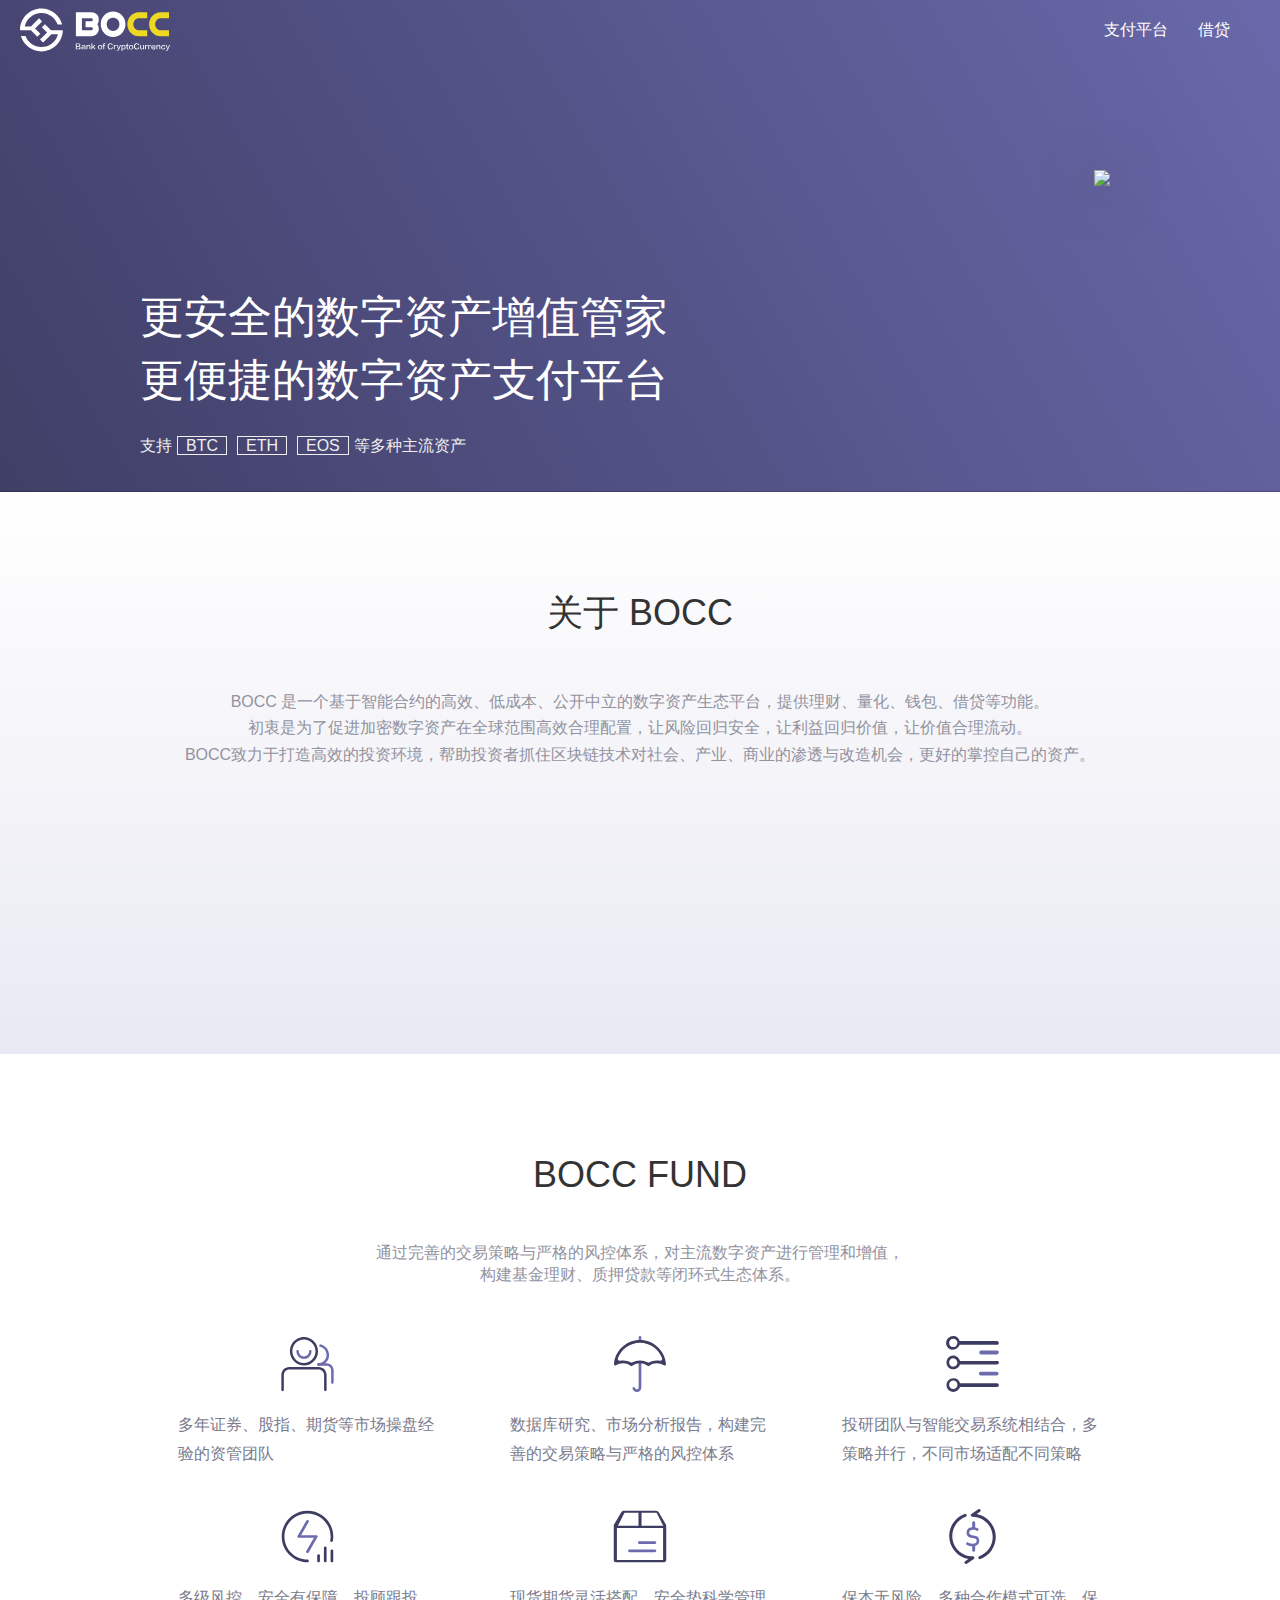
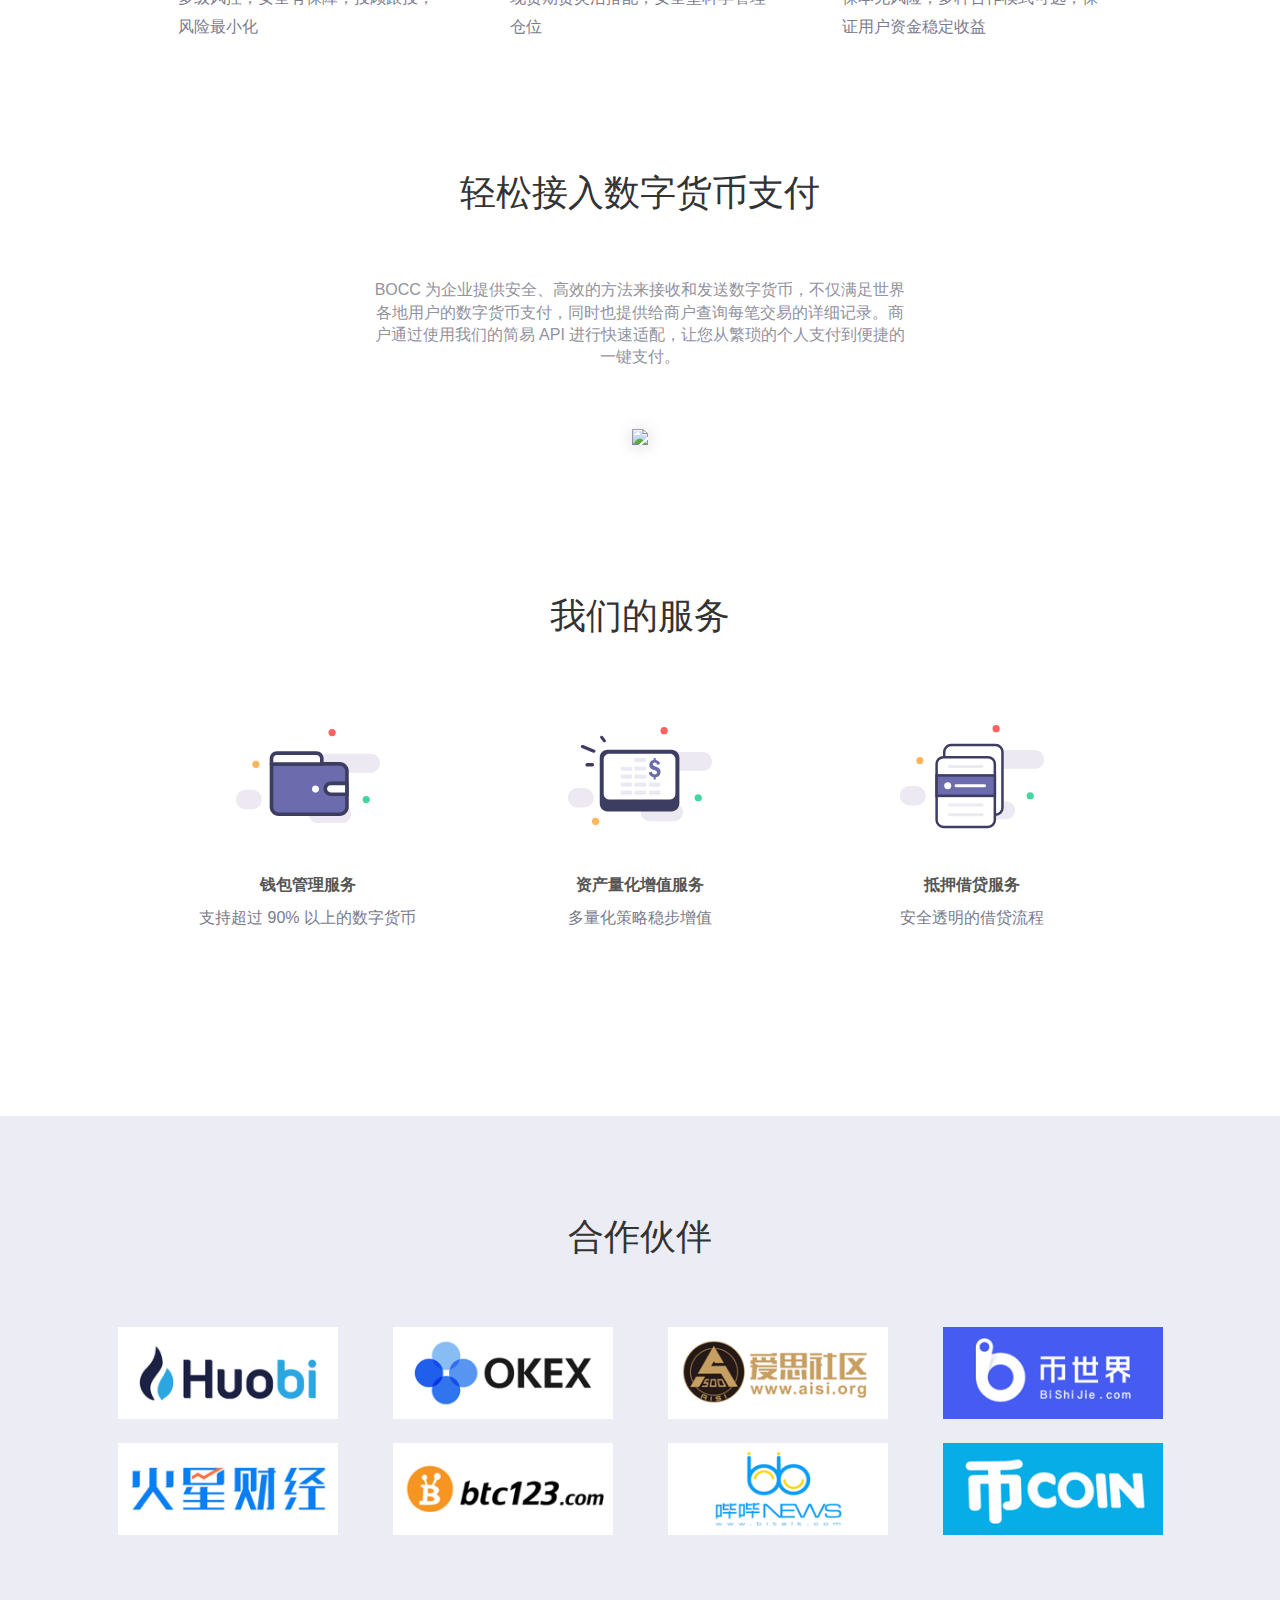
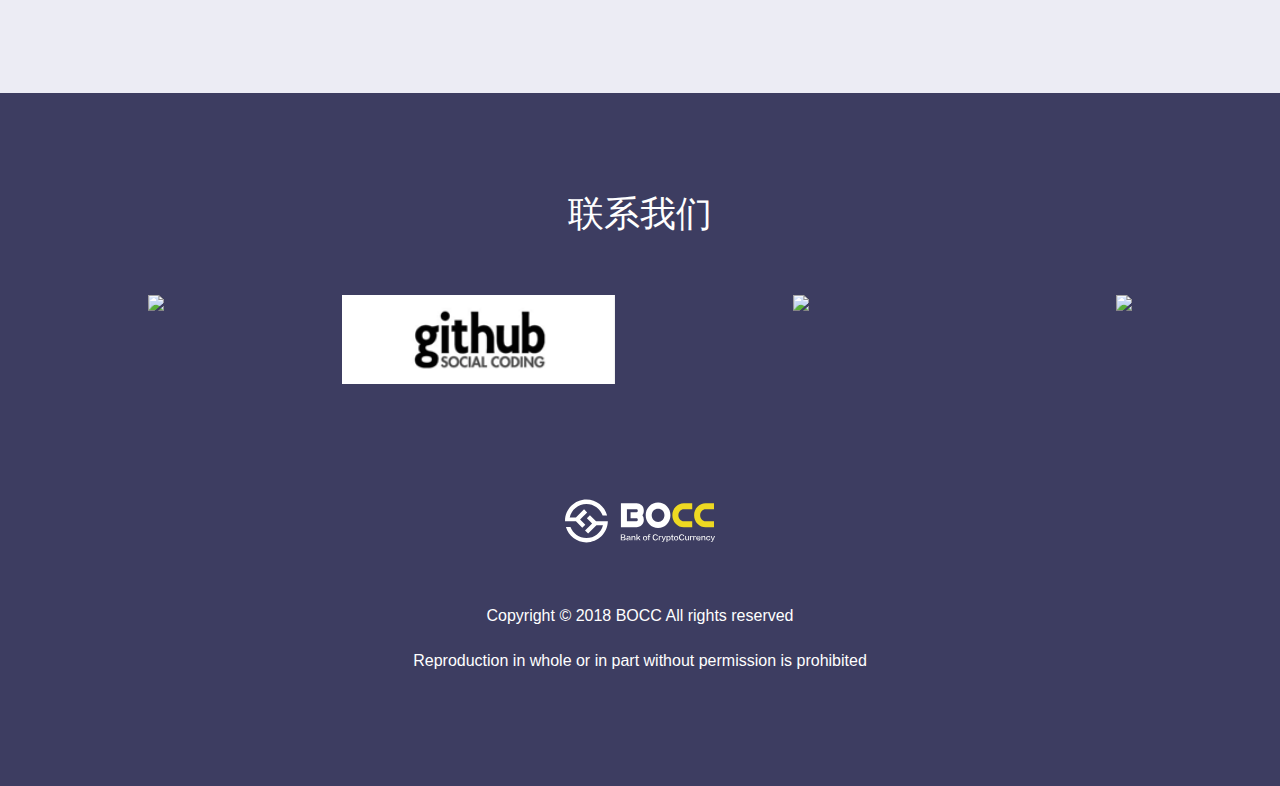
==== commit 9f7589f7: "update" ====
--- a/index.html
+++ b/index.html
@@ -1 +1 @@
-<!DOCTYPE html><html><head><meta charset="utf-8"><meta name="viewport" content="width=device-width,initial-scale=1"><link rel="icon" href="/favicon.ico" type="image/x-icon"><link href="/static/css/app.e2e4368c05d9a16a964f89aa4481273e.css" rel="stylesheet"><title>BOCC,The first Bank of CryptoCurrency</title><meta name="keywords" content="Blockchain lending,The Bank of CryptoCurrency" id="kw" data-vue-meta="true"><meta name="description" content="BOCC,The first Bank of CryptoCurrency based on EOS/ETH.It is a distributed digital asset management and collaboration platform.The official name is BOCC currency,abbreviated as BOCC.BOCC Bank provides digital asset-based management services, including lending, quantification, candy, wallets, POS mining pools, decentralized transactions, and various asset service tools.Users can efficiently manage their own assets, and management agencies can also provide users with various asset management services at zero cost, thereby gradually forming an efficient, low-cost, open-to-neutral digital asset ecosystem based on smart contracts." id="desc" data-vue-meta="true"></head><body><div data-v-51a07d18="" id="app"><div data-v-51a07d18="" class="page-header"><div data-v-51a07d18="" class="header_logo"><img data-v-51a07d18="" src="[data-uri]"></div><div data-v-51a07d18="" class="header-right"><a data-v-51a07d18="" href="/">WhitePaper</a><a data-v-51a07d18="" href="/cn" class="lang">中文</a></div></div><div data-v-51a07d18="" class="section banner"><canvas data-v-306416d9="" data-v-51a07d18="" class="star" width="800" height="740"></canvas><div data-v-51a07d18="" class="container"><img data-v-51a07d18="" src="/static/img/bocc_logo.8f1ca9d.svg"><p data-v-51a07d18="" class="p1">The first Bank of CryptoCurrency based on EOS / ETH</p><p data-v-51a07d18="" class="p2">Keep your token here for the highest profits ever</p><div data-v-51a07d18="" class="btns"><a data-v-51a07d18="" href="https://lend.bocc.one" target="_blank" class="btn learn-more">Show me the money</a></div></div></div><div data-v-51a07d18="" class="section app"><div data-v-51a07d18="" class="container"><h2 data-v-51a07d18="">Reliable and Safety Asset wallet</h2><p data-v-51a07d18="" class="p1">Support Multi - currency &amp; Multi - address Management</p><p data-v-51a07d18="" class="p2">- Keep private key and assest in own custody -</p><div data-v-51a07d18="" class="download"><img data-v-51a07d18="" src="/static/img/app.50c550e.png" class="app"><div data-v-51a07d18="" class="qrs"><div data-v-51a07d18="" class="qr-block android"><img data-v-51a07d18="" src="[data-uri]"><a data-v-51a07d18="" href="https://download.bocc.one/bocc_downlad/bocc_download.html" target="_blank" class="btn">Android App</a></div><div data-v-51a07d18="" class="qr-block ios"><img data-v-51a07d18="" src="[data-uri]"><a data-v-51a07d18="" href="https://download.bocc.one/bocc_downlad/bocc_download.html" target="_blank" class="btn">iOS App</a></div></div></div></div></div><div data-v-51a07d18="" class="section about"><div data-v-51a07d18="" class="container"><h2 data-v-51a07d18="">What's<span data-v-51a07d18="">BOCC</span></h2><div data-v-51a07d18="" class="items"><div data-v-51a07d18="" class="item"><img data-v-51a07d18="" src="[data-uri]"><p data-v-51a07d18="" class="desc">BOCC is an ecosystem based on smart contracts of blockchain with high efficiency, low cost and community governance. Loans, ETF and wallets for tokens have never been so easier ever before.</p></div><div data-v-51a07d18="" class="item"><img data-v-51a07d18="" src="[data-uri]"><p data-v-51a07d18="" class="desc">BOCC is a fundamental decentralized network for cryptocurrency sharing all over the world. High security and less risks. More profits and better liquidity.</p></div><div data-v-51a07d18="" class="item"><img data-v-51a07d18="" src="[data-uri]"><p data-v-51a07d18="" class="desc">BOCC helps to create a much efficient environment for investors to catch up with the opportunity of blockchain now and in the future.</p></div></div></div></div><div data-v-51a07d18="" class="section on-chain"><div data-v-51a07d18="" class="container"><h2 data-v-51a07d18="">Security by Smart Contracts</h2><div data-v-51a07d18="" class="img"><img data-v-51a07d18="" src="[data-uri]"></div></div></div><div data-v-51a07d18="" class="section characteristic"><div data-v-51a07d18="" class="container"><h2 data-v-51a07d18=""><span data-v-51a07d18="">Features</span></h2><p data-v-51a07d18="" class="p1">Smart Contracts based on ETH / EOS</p><p data-v-51a07d18="">Safe, reliable and transparent process &amp; data</p><p data-v-51a07d18="">100% tokenization. Low commissions and fees.</p></div></div><div data-v-51a07d18="" class="section concat"><div data-v-51a07d18="" class="container"><h2 data-v-51a07d18=""><span data-v-51a07d18="">Contacts</span></h2><p data-v-51a07d18="">Come and join the embrace of blockchain age together!</p><div data-v-51a07d18="" class="icons"><a data-v-51a07d18="" target="_blank" href="https://t.me/BOCC178" class="concat-icon telegram"><img data-v-51a07d18="" src="/static/img/telegram.ced1f60.png"></a><a data-v-51a07d18="" target="_blank" href="https://github.com/boccdao" class="concat-icon github"><img data-v-51a07d18="" src="[data-uri]"></a><a data-v-51a07d18="" class="concat-icon wechat"><img data-v-51a07d18="" src="/static/img/wechat.1f6c432.png"><div data-v-51a07d18="" class="qr"><img data-v-51a07d18="" src="/static/img/wechat_qr.aed6383.png"></div></a><a data-v-51a07d18="" target="_blank" href="https://twitter.com/BoBoccOne" class="concat-icon twitter"><img data-v-51a07d18="" src="/static/img/twitter.f9c5c9b.png"></a></div></div></div></div><script type="text/javascript" src="/static/js/manifest.2ae2e69a05c33dfc65f8.js"></script><script type="text/javascript" src="/static/js/vendor.516fdba6de6f0d0d9ad5.js"></script><script type="text/javascript" src="/static/js/app.1a7720fce3eecb259ccb.js"></script></body></html>+<!DOCTYPE html><html><head><meta charset="utf-8"><meta name="viewport" content="width=device-width,initial-scale=1"><link rel="icon" href="/favicon.ico" type="image/x-icon"><link href="/static/css/app.7429326ddfd70667754558a3fb31955e.css" rel="stylesheet"><title>BOCC，全球首个数字资产银行</title><meta name="keywords" content="区块链借贷,数字资产银行" id="kw" data-vue-meta="true"><meta name="description" content="BOCC是全球首个基于EOS&amp;ETH 区块链技术的数字资产“银行”。 是一个分布式数字资产管理、协作平台。官方名称为BOCC币行，简称 BOCC。BOCC币行提供基于数字资产的管理服务，包括借贷、量化、糖果、钱包、POS 矿池、去中心交易等，并提供各种资产服务工具。用户可以高效管理自己的资产，管理机构也可以零成本在这里给用户提供各种资产管理服务，从而逐渐形成一个基于智能合约的高效低成本的、公开中立的数字资产生态。" id="desc" data-vue-meta="true"></head><body><div data-v-686235db="" id="app"><div data-v-686235db="" class="page-header"><div data-v-686235db="" class="header_logo"><img data-v-686235db="" src="[data-uri]"></div><div data-v-686235db="" class="header-right"><a data-v-686235db="" target="_blank" href="https://bcapay.com/">支付平台</a><a data-v-686235db="" target="_blank" href="https://lend.bocc.one/">借贷</a></div></div><div data-v-686235db="" class="section banner"><div data-v-686235db="" class="container"><div data-v-686235db="" class="left"><h2 data-v-686235db="">更安全的数字资产增值管家</h2><h2 data-v-686235db="">更便捷的数字资产支付平台</h2><p data-v-686235db="">支持<span data-v-686235db="">BTC</span><span data-v-686235db="">ETH</span><span data-v-686235db="">EOS</span>等多种主流资产</p></div><div data-v-686235db="" class="app"><img data-v-686235db="" src="/static/img/app.7c79a50.png"></div></div></div><div data-v-686235db="" class="section about"><div data-v-686235db="" class="container"><h2 data-v-686235db="">关于 BOCC</h2><div data-v-686235db="" class="desc"><p data-v-686235db="">BOCC 是一个基于智能合约的高效、低成本、公开中立的数字资产生态平台，提供理财、量化、钱包、借贷等功能。</p><p data-v-686235db="">初衷是为了促进加密数字资产在全球范围高效合理配置，让风险回归安全，让利益回归价值，让价值合理流动。</p><p data-v-686235db="">BOCC致力于打造高效的投资环境，帮助投资者抓住区块链技术对社会、产业、商业的渗透与改造机会，更好的掌控自己的资产。</p></div></div></div><div data-v-686235db="" class="section fund"><div data-v-686235db="" class="container"><h2 data-v-686235db="">BOCC FUND</h2><p data-v-686235db="" class="h_desc">通过完善的交易策略与严格的风控体系，对主流数字资产进行管理和增值，构建基金理财、质押贷款等闭环式生态体系。</p><div data-v-686235db="" class="items"><div data-v-686235db="" class="item"><img data-v-686235db="" src="[data-uri]"><p data-v-686235db="" class="desc">多年证券、股指、期货等市场操盘经验的资管团队</p></div><div data-v-686235db="" class="item"><img data-v-686235db="" src="[data-uri]"><p data-v-686235db="" class="desc">数据库研究、市场分析报告，构建完善的交易策略与严格的风控体系</p></div><div data-v-686235db="" class="item"><img data-v-686235db="" src="[data-uri]"><p data-v-686235db="" class="desc">投研团队与智能交易系统相结合，多策略并行，不同市场适配不同策略</p></div><div data-v-686235db="" class="item"><img data-v-686235db="" src="[data-uri]"><p data-v-686235db="" class="desc">多级风控，安全有保障，投顾跟投，风险最小化</p></div><div data-v-686235db="" class="item"><img data-v-686235db="" src="[data-uri]"><p data-v-686235db="" class="desc">现货期货灵活搭配，安全垫科学管理仓位</p></div><div data-v-686235db="" class="item"><img data-v-686235db="" src="[data-uri]"><p data-v-686235db="" class="desc">保本无风险，多种合作模式可选，保证用户资金稳定收益</p></div></div></div></div><div data-v-686235db="" class="section linkin"><div data-v-686235db="" class="container"><h2 data-v-686235db="">轻松接入数字货币支付</h2><p data-v-686235db="" class="h_desc">BOCC 为企业提供安全、高效的方法来接收和发送数字货币，不仅满足世界各地用户的数字货币支付，同时也提供给商户查询每笔交易的详细记录。商户通过使用我们的简易 API 进行快速适配，让您从繁琐的个人支付到便捷的一键支付。</p><img data-v-686235db="" src="/static/img/linkin.c4ab831.svg"></div></div><div data-v-686235db="" class="section service"><div data-v-686235db="" class="container"><h2 data-v-686235db="">我们的服务</h2><div data-v-686235db="" class="items"><div data-v-686235db="" class="item"><img data-v-686235db="" src="[data-uri]"><h4 data-v-686235db="">钱包管理服务</h4><p data-v-686235db="" class="desc">支持超过 90% 以上的数字货币</p></div><div data-v-686235db="" class="item"><img data-v-686235db="" src="[data-uri]"><h4 data-v-686235db="">资产量化增值服务</h4><p data-v-686235db="" class="desc">多量化策略稳步增值</p></div><div data-v-686235db="" class="item"><img data-v-686235db="" src="[data-uri]"><h4 data-v-686235db="">抵押借贷服务</h4><p data-v-686235db="" class="desc">安全透明的借贷流程</p></div></div></div></div><div data-v-686235db="" class="section partner"><div data-v-686235db="" class="container"><h2 data-v-686235db="">合作伙伴</h2><div data-v-686235db="" class="icons"><a data-v-686235db="" class="partner-icon"><img data-v-686235db="" src="/static/img/1.4485a9c.png"></a><a data-v-686235db="" class="partner-icon"><img data-v-686235db="" src="/static/img/2.5242dc3.png"></a><a data-v-686235db="" class="partner-icon"><img data-v-686235db="" src="/static/img/3.ad75d55.png"></a><a data-v-686235db="" class="partner-icon"><img data-v-686235db="" src="/static/img/4.0d239ca.png"></a><a data-v-686235db="" class="partner-icon"><img data-v-686235db="" src="/static/img/5.7ef8011.png"></a><a data-v-686235db="" class="partner-icon"><img data-v-686235db="" src="/static/img/6.ef008d5.png"></a><a data-v-686235db="" class="partner-icon"><img data-v-686235db="" src="/static/img/7.8f92a91.png"></a><a data-v-686235db="" class="partner-icon"><img data-v-686235db="" src="/static/img/8.e9fa86f.png"></a></div></div></div><div data-v-686235db="" class="section concat"><div data-v-686235db="" class="container"><h2 data-v-686235db="">联系我们</h2><div data-v-686235db="" class="icons"><a data-v-686235db="" target="_blank" href="https://t.me/BOCC178" class="concat-icon telegram"><img data-v-686235db="" src="/static/img/telegram.ced1f60.png"></a><a data-v-686235db="" target="_blank" href="https://github.com/boccdao" class="concat-icon github"><img data-v-686235db="" src="[data-uri]"></a><a data-v-686235db="" class="concat-icon wechat"><img data-v-686235db="" src="/static/img/wechat.1f6c432.png"><div data-v-686235db="" class="qr"><img data-v-686235db="" src="/static/img/wechat_qr.8a6927d.png"></div></a><a data-v-686235db="" target="_blank" href="https://twitter.com/BoBoccOne" class="concat-icon twitter"><img data-v-686235db="" src="/static/img/twitter.f9c5c9b.png"></a></div><img data-v-686235db="" src="[data-uri]" class="bocc"><p data-v-686235db="" class="cright">Copyright © 2018 BOCC All rights reserved</p><p data-v-686235db="" class="cright2">Reproduction in whole or in part without permission is prohibited</p></div></div></div><script type="text/javascript" src="/static/js/manifest.2ae2e69a05c33dfc65f8.js"></script><script type="text/javascript" src="/static/js/vendor.516fdba6de6f0d0d9ad5.js"></script><script type="text/javascript" src="/static/js/app.b4e41323e54e4925f3a3.js"></script></body></html>--- a/static/css/app.7429326ddfd70667754558a3fb31955e.css
+++ b/static/css/app.7429326ddfd70667754558a3fb31955e.css
@@ -0,0 +1,2 @@
+/*! normalize.css v8.0.0 | MIT License | github.com/necolas/normalize.css */html{line-height:1.15;-webkit-text-size-adjust:100%}body{margin:0}h1{font-size:2em;margin:.67em 0}hr{box-sizing:content-box;height:0;overflow:visible}pre{font-family:monospace,monospace;font-size:1em}a{background-color:transparent}abbr[title]{border-bottom:none;text-decoration:underline;-webkit-text-decoration:underline dotted;text-decoration:underline dotted}b,strong{font-weight:bolder}code,kbd,samp{font-family:monospace,monospace;font-size:1em}small{font-size:80%}sub,sup{font-size:75%;line-height:0;position:relative;vertical-align:baseline}sub{bottom:-.25em}sup{top:-.5em}img{border-style:none}button,input,optgroup,select,textarea{font-family:inherit;font-size:100%;line-height:1.15;margin:0}button,input{overflow:visible}button,select{text-transform:none}[type=button],[type=reset],[type=submit],button{-webkit-appearance:button}[type=button]::-moz-focus-inner,[type=reset]::-moz-focus-inner,[type=submit]::-moz-focus-inner,button::-moz-focus-inner{border-style:none;padding:0}[type=button]:-moz-focusring,[type=reset]:-moz-focusring,[type=submit]:-moz-focusring,button:-moz-focusring{outline:1px dotted ButtonText}fieldset{padding:.35em .75em .625em}legend{box-sizing:border-box;color:inherit;display:table;max-width:100%;padding:0;white-space:normal}progress{vertical-align:baseline}textarea{overflow:auto}[type=checkbox],[type=radio]{box-sizing:border-box;padding:0}[type=number]::-webkit-inner-spin-button,[type=number]::-webkit-outer-spin-button{height:auto}[type=search]{-webkit-appearance:textfield;outline-offset:-2px}[type=search]::-webkit-search-decoration{-webkit-appearance:none}::-webkit-file-upload-button{-webkit-appearance:button;font:inherit}details{display:block}summary{display:list-item}[hidden],template{display:none}*{font-family:Microsoft YaHei,PingFang SC,Helvetica Neue,Helvetica,Hiragino Sans GB,Arial,sans-serif}.container[data-v-686235db]{box-sizing:border-box;max-width:1280px;min-width:320px;padding:20px;margin:0 auto}.container h2[data-v-686235db]{font-size:36px;font-weight:400;text-align:center;color:#333;margin-top:80px;margin-bottom:60px}.page-header[data-v-686235db]{box-sizing:border-box;display:-ms-flexbox;display:flex;height:60px;max-width:1440px;width:100%;position:absolute;margin:0 auto;left:0;right:0;padding:0 20px;color:#aaa;background-color:transparent;-ms-flex-pack:justify;justify-content:space-between;z-index:10}.page-header .header-right[data-v-686235db],.page-header .header_logo[data-v-686235db]{display:-ms-flexbox;display:flex;-ms-flex-align:center;align-items:center}.page-header .header-right a[data-v-686235db]{color:#fff;text-decoration:none;height:30px;line-height:30px;text-align:center;margin-right:30px}@media screen and (max-width:425px){.page-header .header-right a[data-v-686235db]{margin-right:5px}}.section.banner[data-v-686235db]{position:relative;background-color:#050505;background-position:50%;background-repeat:no-repeat;background-image:linear-gradient(60deg,#403f67,#6968aa)}.section.banner .container[data-v-686235db]{position:relative;display:-ms-flexbox;display:flex;-ms-flex-wrap:wrap;flex-wrap:wrap;-ms-flex-pack:justify;justify-content:space-between;color:#fff}.section.banner .container .left[data-v-686235db]{margin-top:260px;margin-left:120px}.section.banner .container .left h2[data-v-686235db]{margin:12px 0;font-size:44px;color:#fff}@media (max-width:1280px){.section.banner .container .left h2[data-v-686235db]{font-size:calc(2.188vw + 16px)}}.section.banner .container .left p[data-v-686235db]{margin-top:32px;font-size:16px;font-weight:lighter;color:#eee}@media (max-width:1280px){.section.banner .container .left p[data-v-686235db]{font-size:calc(.417vw + 10.67px)}}.section.banner .container .left p span[data-v-686235db]{border:1px solid;padding:0 8px;margin:5px}.section.banner .container .app[data-v-686235db]{margin-top:150px;margin-right:150px;margin-bottom:-100px}.section.banner .container .app img[data-v-686235db]{filter:drop-shadow(1px 5px 25px #333333aa)}@media (max-width:414px){.section.banner .container .app img[data-v-686235db]{width:100%}}@media (max-width:1280px) and (min-width:851px){.section.banner .container .left[data-v-686235db]{margin-left:calc(25.581vw + -207.44px)}.section.banner .container .app[data-v-686235db]{margin-right:calc(34.884vw + -296.51px)}}@media (max-width:850px){.section.banner .container[data-v-686235db]{-ms-flex-flow:column nowrap;flex-flow:column nowrap;-ms-flex-align:center;align-items:center;text-align:center;overflow:hidden;-ms-flex-pack:justify;justify-content:space-between}.section.banner .container .left[data-v-686235db]{margin:0;margin-top:calc(8% + 80px)}.section.banner .container .app[data-v-686235db]{margin:calc(8% + 60px) 0 -190px}}.section.about[data-v-686235db]{background:url(/static/img/about_bg.3522842.png) no-repeat bottom,linear-gradient(0deg,#e9e9f3,#fff)}.section.about .desc[data-v-686235db]{margin:0 calc(11.561vw + -47.98px) 270px}@media (max-width:320px){.section.about .desc[data-v-686235db]{margin:0 0 270px}}.section.about .desc p[data-v-686235db]{margin:8px 0;color:#9292a0;text-align:center}.section.fund .container[data-v-686235db]{display:-ms-flexbox;display:flex;-ms-flex-direction:column;flex-direction:column;-ms-flex-align:center;align-items:center}.section.fund .container h2[data-v-686235db]{margin-bottom:30px}.section.fund .container .h_desc[data-v-686235db]{max-width:540px;text-align:center;margin-bottom:50px;color:#9292a0;line-height:1.4}.section.fund .container .items[data-v-686235db]{display:-ms-flexbox;display:flex;-ms-flex-flow:row wrap;flex-flow:row wrap;-ms-flex-pack:distribute;justify-content:space-around;padding:0 calc(23.5% + -170px)}.section.fund .container .items .item[data-v-686235db]{max-width:260px;width:30%;text-align:center;margin-bottom:40px}@media screen and (max-width:768px){.section.fund .container .items .item[data-v-686235db]{width:45%}}.section.fund .container .items .item img[data-v-686235db]{width:22%;margin-bottom:6%}.section.fund .container .items .item p.desc[data-v-686235db]{text-align:left;font-weight:300;line-height:1.8;margin:0;color:#7b7b8d}@media screen and (max-width:415px){.section.fund .container .items .item p.desc[data-v-686235db]{font-size:13px}}.section.linkin .container[data-v-686235db]{display:-ms-flexbox;display:flex;-ms-flex-direction:column;flex-direction:column;-ms-flex-align:center;align-items:center}.section.linkin .container h2[data-v-686235db]{margin:50px 0}.section.linkin .container .h_desc[data-v-686235db]{max-width:540px;text-align:center;margin-bottom:60px;color:#9292a0;line-height:1.4}.section.linkin .container img[data-v-686235db]{max-width:100%;box-shadow:0 2px 16px #d8d8d8;margin-bottom:30px}.section.service .container[data-v-686235db]{display:-ms-flexbox;display:flex;-ms-flex-direction:column;flex-direction:column}.section.service .container .items[data-v-686235db]{display:-ms-flexbox;display:flex;-ms-flex-pack:distribute;justify-content:space-around;-ms-flex-align:center;align-items:center;-ms-flex-wrap:wrap;flex-wrap:wrap;padding:0 calc(23.5% + -170px);margin-bottom:12%}@media (max-width:768px){.section.service .container .items[data-v-686235db]{-ms-flex-direction:column;flex-direction:column}}.section.service .container .items .item[data-v-686235db]{max-width:260px;display:-ms-flexbox;display:flex;-ms-flex-direction:column;flex-direction:column;width:30%;margin:20px 0;-ms-flex-align:center;align-items:center}@media (max-width:768px){.section.service .container .items .item[data-v-686235db]{width:auto}}.section.service .container .items .item h4[data-v-686235db]{margin:40px 0 14px;color:#555}.section.service .container .items .item p[data-v-686235db]{color:#7b7b8d;font-weight:300;margin:0}.section.partner[data-v-686235db]{background-color:#ececf4}.section.partner .container[data-v-686235db]{display:-ms-flexbox;display:flex;-ms-flex-flow:column;flex-flow:column;-ms-flex-align:center;align-items:center}.section.partner .container .icons[data-v-686235db]{-ms-flex-pack:distribute;justify-content:space-around;display:-ms-flexbox;display:flex;-ms-flex-wrap:wrap;flex-wrap:wrap;max-width:1100px;margin-bottom:10%}.section.partner .container .icons .partner-icon[data-v-686235db]{padding:10px;box-sizing:border-box;width:24.8%;max-width:240px}@media (max-width:768px){.section.partner .container .icons .partner-icon[data-v-686235db]{width:48%}}.section.partner .container .icons .partner-icon img[data-v-686235db]{width:100%}.section.concat[data-v-686235db]{background-color:#3d3d61;color:#fff}.section.concat .container[data-v-686235db]{text-align:center;padding-bottom:100px}.section.concat .container h2[data-v-686235db]{color:#fff}.section.concat .container .icons[data-v-686235db]{display:-ms-flexbox;display:flex;-ms-flex-pack:justify;justify-content:space-between;margin-bottom:50px}@media screen and (max-width:540px){.section.concat .container .icons[data-v-686235db]{-ms-flex-direction:column;flex-direction:column;-ms-flex-align:center;align-items:center}}.section.concat .container .concat-icon[data-v-686235db]{width:22%}@media screen and (max-width:540px){.section.concat .container .concat-icon[data-v-686235db]{width:80%;max-width:300px;margin-bottom:20px}}.section.concat .container .concat-icon img[data-v-686235db]{width:100%}.section.concat .container .wechat[data-v-686235db]{position:relative}.section.concat .container .wechat .qr[data-v-686235db]{display:none;position:absolute;border-radius:4%;overflow:hidden;bottom:130%;width:160%;left:-30%}.section.concat .container .wechat .qr img[data-v-686235db]{vertical-align:bottom}.section.concat .container .wechat:hover .qr[data-v-686235db]{display:block}.section.concat .container img.bocc[data-v-686235db]{margin-top:60px}.section.concat .container p[data-v-686235db]{color:#fff}.section.concat .container p.cright[data-v-686235db]{margin:60px 0 26px}
+/*# sourceMappingURL=app.7429326ddfd70667754558a3fb31955e.css.map */